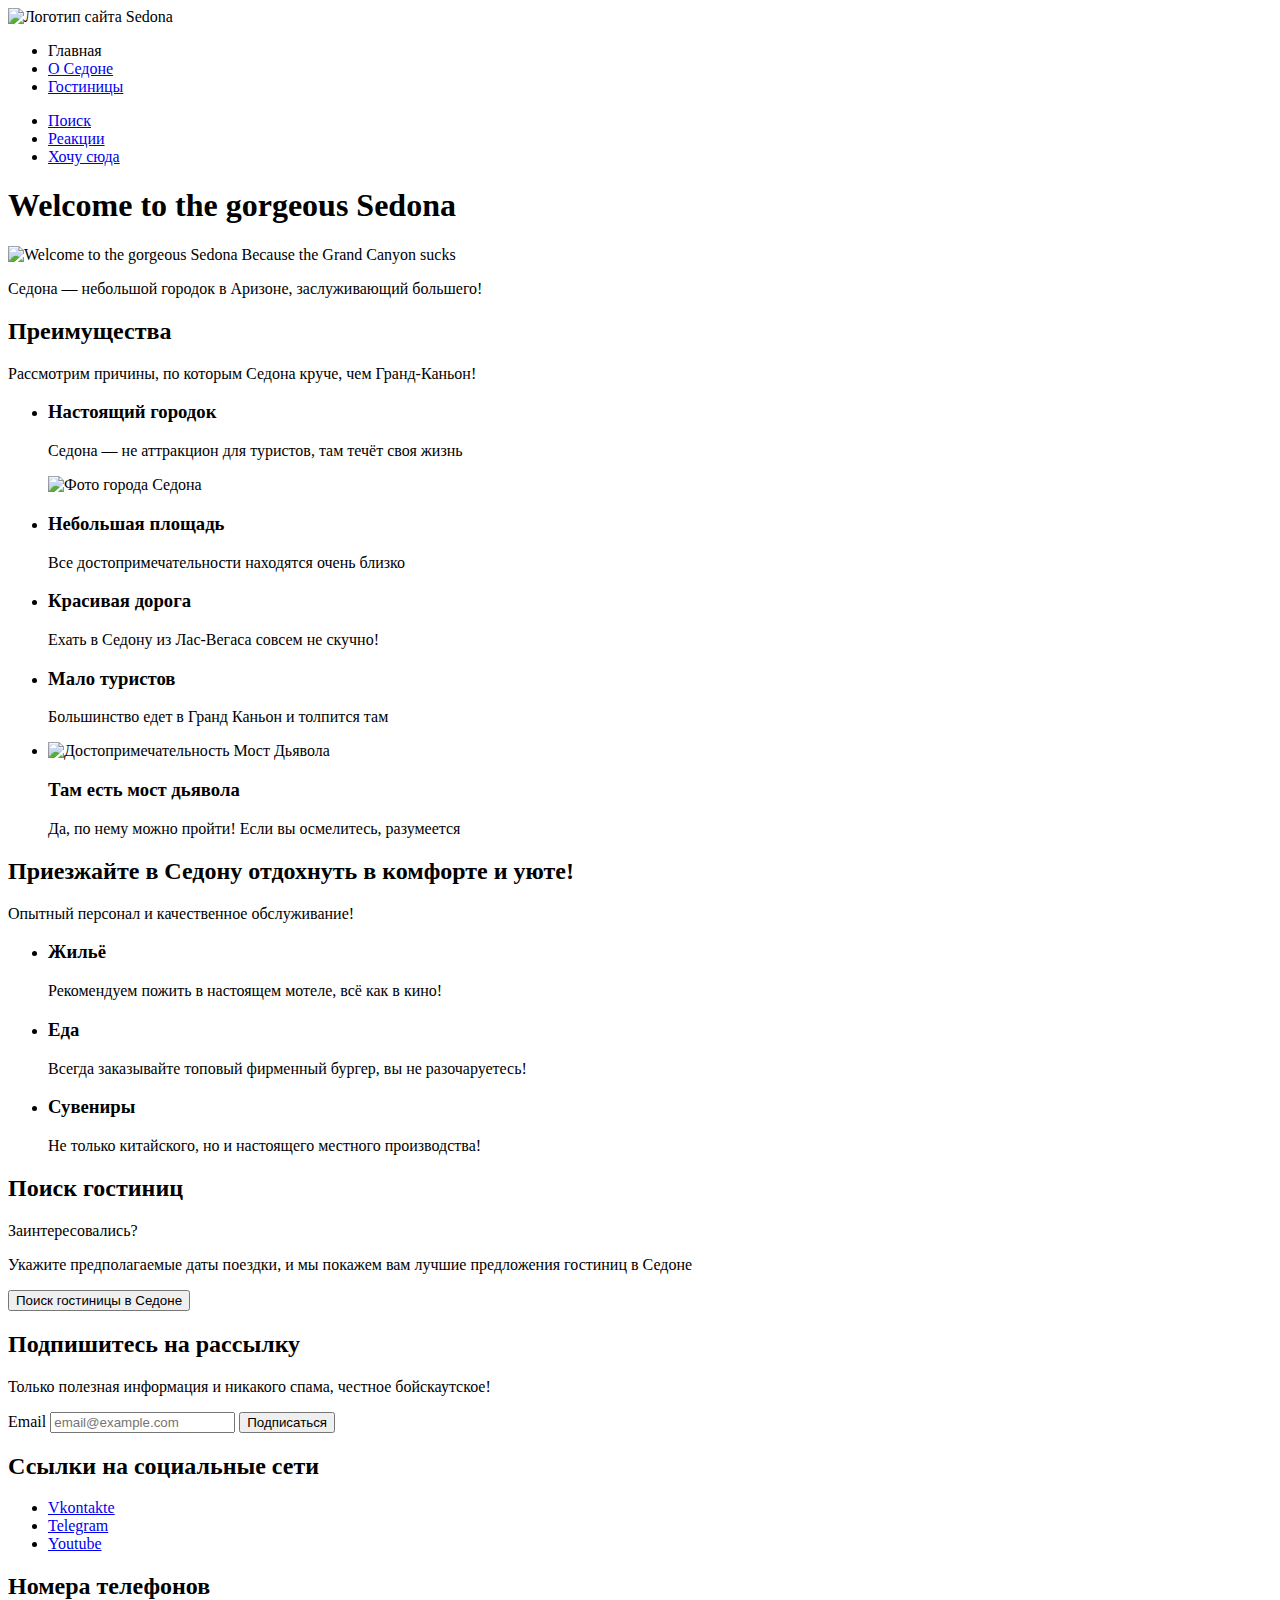
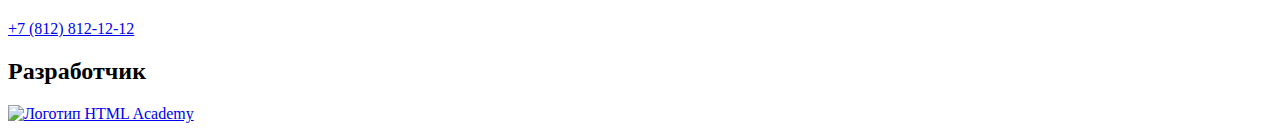
==== index.html @ e420e9a3 "added line to end" ====
<!DOCTYPE html>
<html lang="ru">
  <head>
    <meta charset="utf-8">
    <title>Седона - город в Аризоне</title>
  </head>

  <body>
    <header class="page-header">
      <nav class="navigation">
        <a class="logo-link">
          <img class="logo" src="#" alt="Логотип сайта Sedona">
        </a>
        <ul class="navigation-list">
          <li class="navigation-item"><a class="navigation-link navigation-link-current">Главная</a></li>
          <li class="navigation-item"><a class="navigation-link" href="#">О Седоне</a></li>
          <li class="navigation-item"><a class="navigation-link" href="catalog.html">Гостиницы</a></li>
        </ul>

        <ul class="navigation-list navigation-user">
          <li class="navigation-item">
            <a class="navigation-link" href="#">
              <span class="visually-hidden">
                Поиск
              </span>
            </a>
          </li>
          <li class="navigation-item">
            <a class="navigation-link" href="#">
              <span class="visually-hidden">
                Реакции
              </span>
            </a>
          </li>
          <li class="navigation-item">
            <a class="navigation-link" href="#">Хочу сюда</a>
          </li>
        </ul>
      </nav>
    </header>

    <main class="main-content">
      <section class="hero">
        <h1 class="visually-hidden">Welcome to the gorgeous Sedona</h1>
        <img class="logo-hero" src="#" alt="Welcome to the gorgeous Sedona Because the Grand Canyon sucks">
        <p>Седона — небольшой городок в Аризоне, заслуживающий большего!</p>
      </section>
      <section class="advantages">
        <h2 class="visually-hidden">Преимущества</h2>
        <p>Рассмотрим причины, по которым Седона круче, чем Гранд-Каньон!</p>
        <ul class="advantages-list">
          <li class="advantages-item">
            <article>
              <h3 class="advantages-item-title">Настоящий городок</h3>
              <p class="advantages-item-description">Седона — не аттракцион для туристов, там течёт своя жизнь</p>
              <img class="advantages-img" src="#" alt="Фото города Седона">
            </article>
          </li>
          <li class="advantages-item">
            <article>
              <h3 class="advantages-item-title">Небольшая площадь</h3>
              <p class="advantages-item-description">Все достопримечательности находятся очень близко</p>
            </article>
          </li>
          <li class="advantages-item">
            <article>
              <h3 class="advantages-item-title">Красивая дорога</h3>
              <p class="advantages-item-description">Ехать в Седону из Лас-Вегаса совсем не скучно!</p>
            </article>
          </li>
          <li class="advantages-item">
            <article>
              <h3 class="advantages-item-title">Мало туристов</h3>
              <p class="advantages-item-description">Большинство едет в Гранд Каньон и толпится там</p>
            </article>
          </li>
          <li class="advantages-item">
            <article>
              <img class="advantages-img" src="#" alt="Достопримечательность Мост Дьявола">
              <h3 class="advantages-item-title">Там есть мост дьявола</h3>
              <p class="advantages-item-description">Да, по нему можно пройти! Если вы осмелитесь, разумеется</p>
            </article>
          </li>
        </ul>
      </section>

      <section class="rest">
        <h2>Приезжайте в Седону отдохнуть в комфорте и уюте!</h2>
        <p>Опытный персонал и качественное обслуживание!</p>
        <ul class="rest-list">
          <li class="rest-item">
            <h3 class="rest-item-title">Жильё</h3>
            <p class="rest-item-description">Рекомендуем пожить в настоящем мотеле, всё как в кино!</p>
          </li>
          <li class="rest-item">
            <h3 class="rest-item-title">Еда</h3>
            <p class="rest-item-description">Всегда заказывайте топовый фирменный бургер, вы не разочаруетесь!</p>
          </li>
          <li class="rest-item">
            <h3 class="rest-item-title">Сувениры</h3>
            <p class="rest-item-description">Не только китайского, но и настоящего местного производства!</p>
          </li>
        </ul>
      </section>

      <section class="form">
        <h2 class="visually-hidden">Поиск гостиниц</h2>
        <p class="form-title">Заинтересовались?</p>
        <p class="form-description">Укажите предполагаемые даты поездки, и мы покажем вам лучшие предложения гостиниц в
          Седоне</p>
        <button class="button" type="submit">Поиск гостиницы в Седоне</button>
      </section>

      <section class="newsletter">
        <h2 class="newsletter-title">Подпишитесь на рассылку</h2>
        <p class="newsletter-description">Только полезная информация и никакого спама, честное бойскаутское!</p>
        <form class="newsletter-form" action="https://echo.htmlacademy.ru/" method="post">
          <label class="visually-hidden" for="newsletter-email">Email</label>
          <input class="field" placeholder="email@example.com" type="email" name="newsletter-email"
            id="newsletter-email" required>
          <button class="button newsletter-button" type="submit">
            <span>Подписаться</span>
          </button>
        </form>
      </section>
    </main>
    <footer class="page-footer">
      <section class="footer-social">
        <h2 class="visually-hidden">Ссылки на социальные сети</h2>
        <ul class="footer-social-list">
          <li class="footer-social-item">
            <a href="https://vk.com/htmlacademy">
              <span class="visually-hidden">Vkontakte</span>
            </a>
          </li>
          <li class="footer-social-item">
            <a href="https://t.me/htmlacademy">
              <span class="visually-hidden">Telegram</span>
            </a>
          </li>
          <li class="footer-social-item">
            <a href="https://www.youtube.com/user/htmlacademyru">
              <span class="visually-hidden">Youtube</span>
            </a>
          </li>
        </ul>
      </section>
      <section class="footer-contacts">
        <h2 class="visually-hidden">Номера телефонов</h2>
        <a class="footer-number" href="tel:+78128121212">+7 (812) 812-12-12</a>
      </section>
      <section class="footer-partner">
        <h2 class="visually-hidden">Разработчик</h2>
        <a class="footer-link-logo-html" href="https://htmlacademy.ru/">
          <img class="logo-html" src="#" alt="Логотип HTML Academy">
        </a>
      </section>

    </footer>
  </body>
</html>
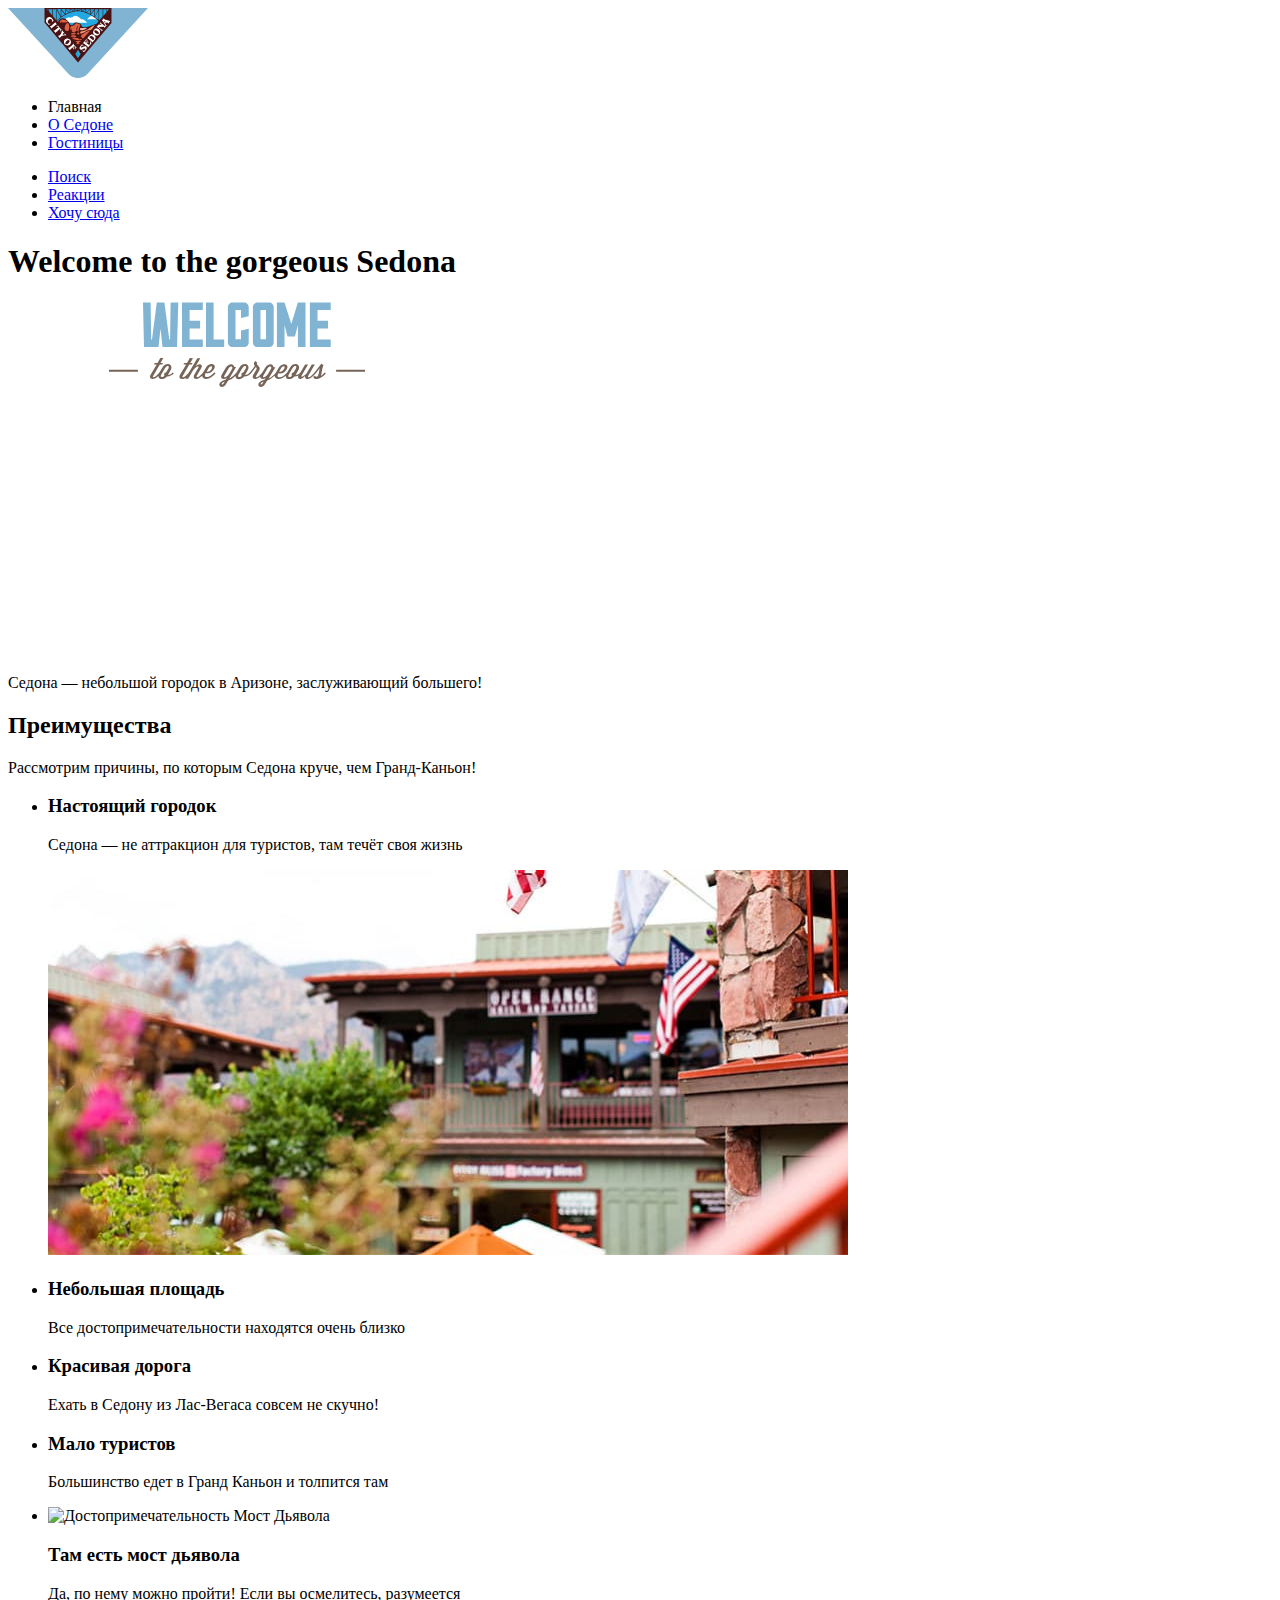
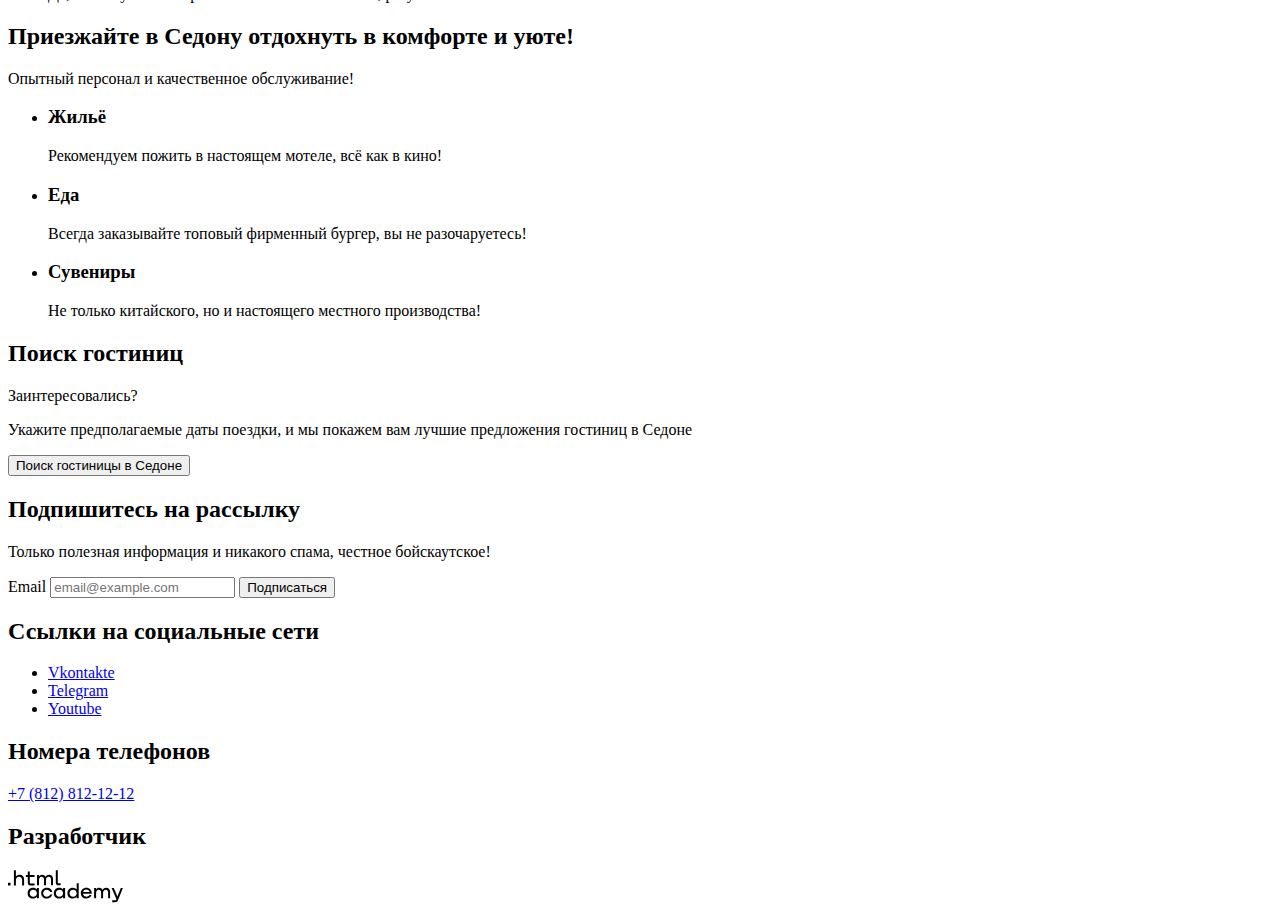
==== commit a6002a6a: "Merge pull request #4 from BleSSed67532/master" ====
--- a/index.html
+++ b/index.html
@@ -9,7 +9,7 @@
     <header class="page-header">
       <nav class="navigation">
         <a class="logo-link">
-          <img class="logo" src="#" alt="Логотип сайта Sedona">
+          <img class="logo" src="image/logo/logo.svg" width="140" height="70" alt="Логотип сайта Sedona">
         </a>
         <ul class="navigation-list">
           <li class="navigation-item"><a class="navigation-link navigation-link-current">Главная</a></li>
@@ -42,10 +42,10 @@
     <main class="main-content">
       <section class="hero">
         <h1 class="visually-hidden">Welcome to the gorgeous Sedona</h1>
-        <img class="logo-hero" src="#" alt="Welcome to the gorgeous Sedona Because the Grand Canyon sucks">
+        <img class="logo-hero" src="image/welcome.svg" width="458" height="352" alt="Welcome to the gorgeous Sedona Because the Grand Canyon sucks">
         <p>Седона — небольшой городок в Аризоне, заслуживающий большего!</p>
       </section>
-      <section class="advantages">
+      <section class="advantages" вф>
         <h2 class="visually-hidden">Преимущества</h2>
         <p>Рассмотрим причины, по которым Седона круче, чем Гранд-Каньон!</p>
         <ul class="advantages-list">
@@ -53,7 +53,7 @@
             <article>
               <h3 class="advantages-item-title">Настоящий городок</h3>
               <p class="advantages-item-description">Седона — не аттракцион для туристов, там течёт своя жизнь</p>
-              <img class="advantages-img" src="#" alt="Фото города Седона">
+              <img class="advantages-img" src="image/advantages/advantage-1.jpg" width="800" height="385" alt="Фото города Седона">
             </article>
           </li>
           <li class="advantages-item">
@@ -76,7 +76,7 @@
           </li>
           <li class="advantages-item">
             <article>
-              <img class="advantages-img" src="#" alt="Достопримечательность Мост Дьявола">
+              <img class="advantages-img" src="image/advantages/advantage-2 (1).jpg" width="800" height="385" alt="Достопримечательность Мост Дьявола">
               <h3 class="advantages-item-title">Там есть мост дьявола</h3>
               <p class="advantages-item-description">Да, по нему можно пройти! Если вы осмелитесь, разумеется</p>
             </article>
@@ -152,7 +152,7 @@
       <section class="footer-partner">
         <h2 class="visually-hidden">Разработчик</h2>
         <a class="footer-link-logo-html" href="https://htmlacademy.ru/">
-          <img class="logo-html" src="#" alt="Логотип HTML Academy">
+          <img class="logo-html" src="image/logo/logo-html.svg" width="115" height="33" alt="Логотип HTML Academy">
         </a>
       </section>
 
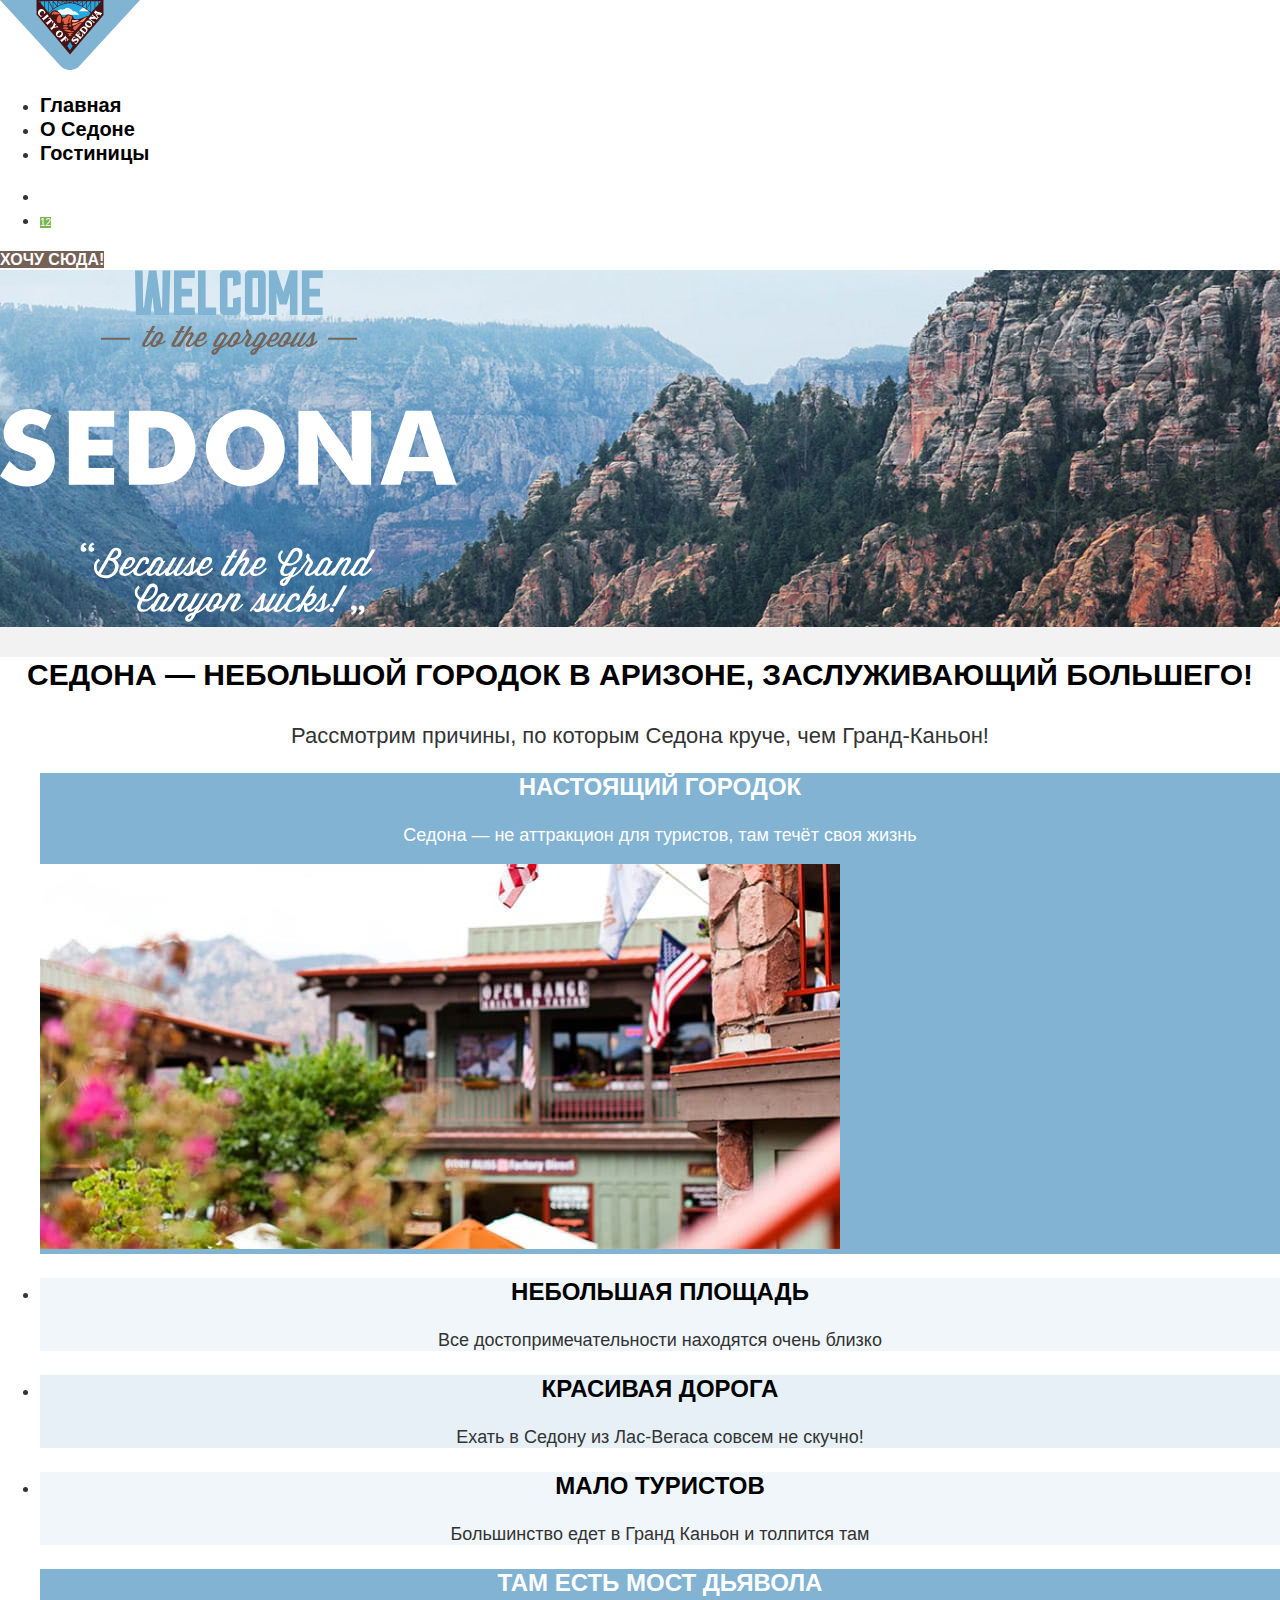
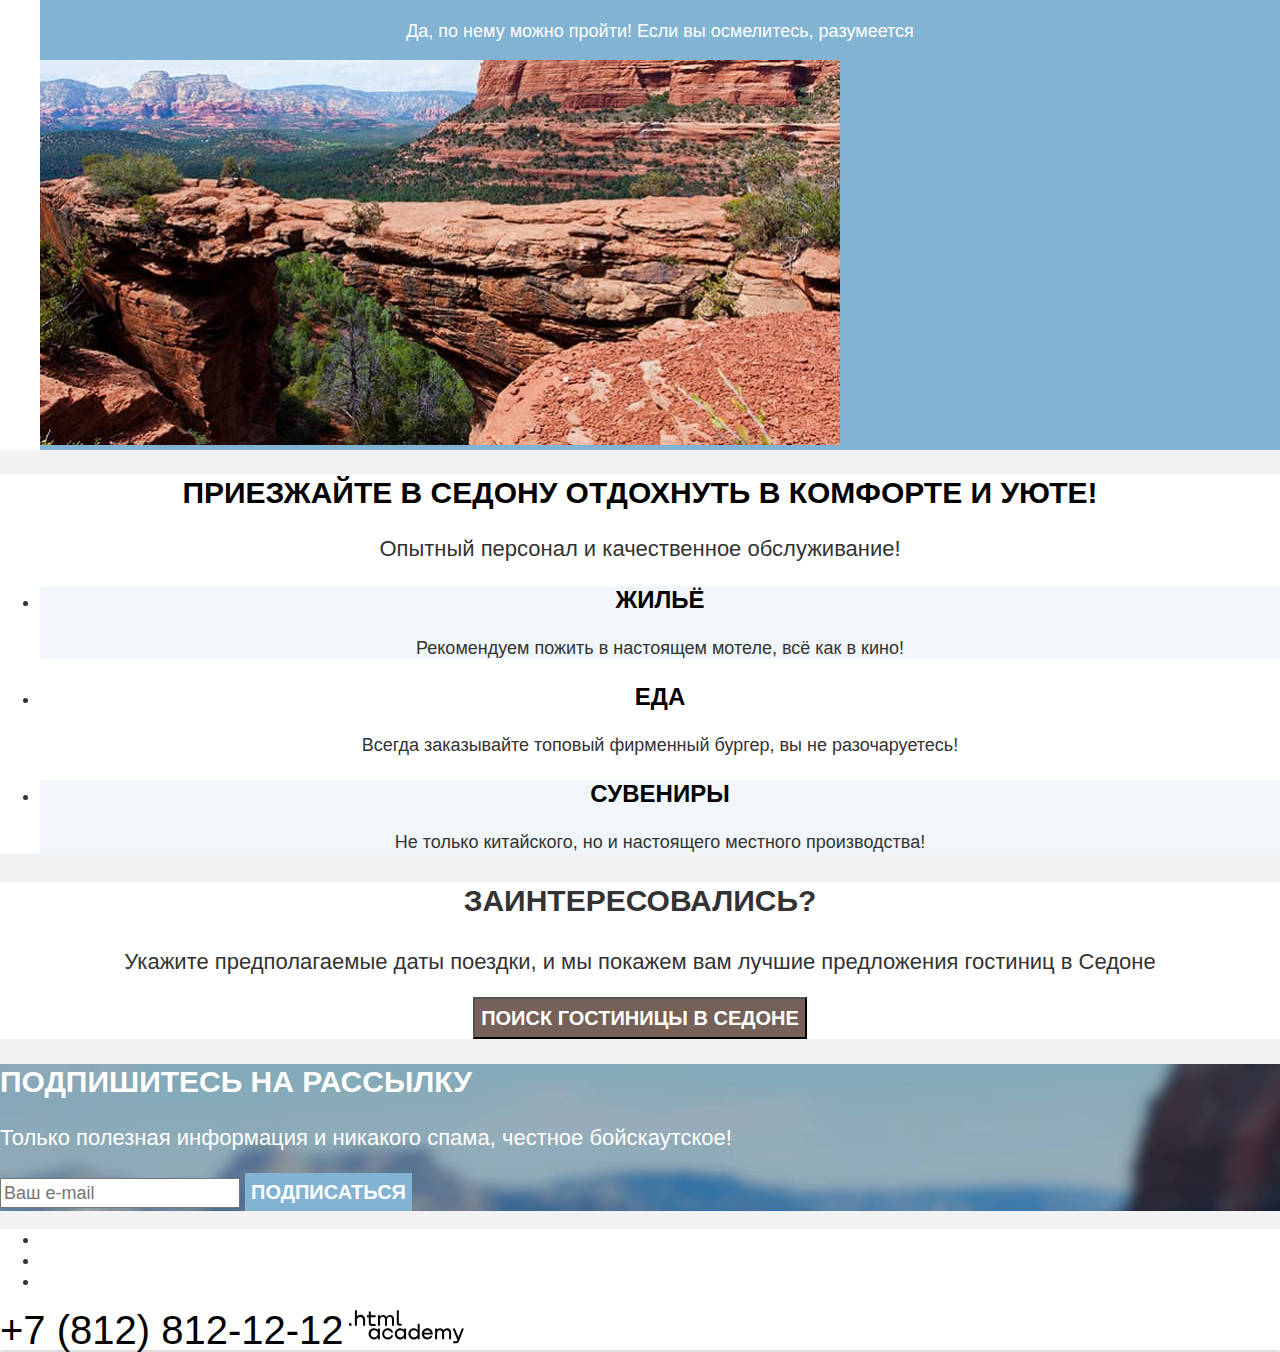
==== commit 3fcef7f4: "Merge pull request #5 from BleSSed67532/master" ====
--- a/index.html
+++ b/index.html
@@ -3,10 +3,12 @@
   <head>
     <meta charset="utf-8">
     <title>Седона - город в Аризоне</title>
+    <link rel="stylesheet" href="syles/styles.css">
   </head>
 
   <body>
-    <header class="page-header">
+    <div class="page">
+    <header class="page-header" data-test="header">
       <nav class="navigation">
         <a class="logo-link">
           <img class="logo" src="image/logo/logo.svg" width="140" height="70" alt="Логотип сайта Sedona">
@@ -19,7 +21,7 @@
 
         <ul class="navigation-list navigation-user">
           <li class="navigation-item">
-            <a class="navigation-link" href="#">
+            <a class="navigation-link" href="#" data-test="search">
               <span class="visually-hidden">
                 Поиск
               </span>
@@ -28,30 +30,28 @@
           <li class="navigation-item">
             <a class="navigation-link" href="#">
               <span class="visually-hidden">
-                Реакции
+                Избранное
               </span>
             </a>
-          </li>
-          <li class="navigation-item">
-            <a class="navigation-link" href="#">Хочу сюда</a>
+              <span class="favorites-quantity">12</span>
           </li>
         </ul>
+            <a class="button" href="#">Хочу сюда!</a>
       </nav>
     </header>
-
-    <main class="main-content">
-      <section class="hero">
+    <main class="main-content" data-test="main">
+      <section class="hero" data-test="hero">
         <h1 class="visually-hidden">Welcome to the gorgeous Sedona</h1>
         <img class="logo-hero" src="image/welcome.svg" width="458" height="352" alt="Welcome to the gorgeous Sedona Because the Grand Canyon sucks">
-        <p>Седона — небольшой городок в Аризоне, заслуживающий большего!</p>
       </section>
-      <section class="advantages" вф>
+      <section class="advantages" data-test="advantages">
         <h2 class="visually-hidden">Преимущества</h2>
-        <p>Рассмотрим причины, по которым Седона круче, чем Гранд-Каньон!</p>
+        <p class="advantages-title">Седона — небольшой городок в Аризоне, заслуживающий большего!</p>
+        <p class="advantages-description">Рассмотрим причины, по которым Седона круче, чем Гранд-Каньон!</p>
         <ul class="advantages-list">
-          <li class="advantages-item">
+          <li class="advantages-item item-wide">
             <article>
-              <h3 class="advantages-item-title">Настоящий городок</h3>
+              <h3 class="advantages-item-title item-title-white">Настоящий городок</h3>
               <p class="advantages-item-description">Седона — не аттракцион для туристов, там течёт своя жизнь</p>
               <img class="advantages-img" src="image/advantages/advantage-1.jpg" width="800" height="385" alt="Фото города Седона">
             </article>
@@ -74,57 +74,59 @@
               <p class="advantages-item-description">Большинство едет в Гранд Каньон и толпится там</p>
             </article>
           </li>
-          <li class="advantages-item">
+          <li class="advantages-item item-wide">
             <article>
-              <img class="advantages-img" src="image/advantages/advantage-2 (1).jpg" width="800" height="385" alt="Достопримечательность Мост Дьявола">
-              <h3 class="advantages-item-title">Там есть мост дьявола</h3>
+              <h3 class="advantages-item-title item-title-white">Там есть мост дьявола</h3>
               <p class="advantages-item-description">Да, по нему можно пройти! Если вы осмелитесь, разумеется</p>
+              <img class="advantages-img" src="image/advantages/advantage-2.jpg" width="800" height="385" alt="Достопримечательность Мост Дьявола">
             </article>
           </li>
         </ul>
       </section>
 
-      <section class="rest">
-        <h2>Приезжайте в Седону отдохнуть в комфорте и уюте!</h2>
-        <p>Опытный персонал и качественное обслуживание!</p>
+      <section class="rest" data-test="advantages">
+        <h2 class="rest-title">Приезжайте в Седону отдохнуть в комфорте и уюте!</h2>
+        <p class="rest-description">Опытный персонал и качественное обслуживание!</p>
         <ul class="rest-list">
-          <li class="rest-item">
+          <li class="rest-item rest-item-housing">
+            <!-div class="rest-item-housing"->
             <h3 class="rest-item-title">Жильё</h3>
             <p class="rest-item-description">Рекомендуем пожить в настоящем мотеле, всё как в кино!</p>
+            <!-/div->
           </li>
-          <li class="rest-item">
+          <li class="rest-item rest-item-eat">
+            <!-div class="rest-item-eat"->
             <h3 class="rest-item-title">Еда</h3>
             <p class="rest-item-description">Всегда заказывайте топовый фирменный бургер, вы не разочаруетесь!</p>
+            <!-/div->
           </li>
-          <li class="rest-item">
+          <li class="rest-item rest-item-souvenir">
+            <!-div class="rest-item-souvenir"->
             <h3 class="rest-item-title">Сувениры</h3>
             <p class="rest-item-description">Не только китайского, но и настоящего местного производства!</p>
+            <!-/div->
           </li>
         </ul>
       </section>
 
-      <section class="form">
+      <section class="form" data-test="search">
         <h2 class="visually-hidden">Поиск гостиниц</h2>
         <p class="form-title">Заинтересовались?</p>
-        <p class="form-description">Укажите предполагаемые даты поездки, и мы покажем вам лучшие предложения гостиниц в
-          Седоне</p>
-        <button class="button" type="submit">Поиск гостиницы в Седоне</button>
+        <p class="form-description">Укажите предполагаемые даты поездки, и мы покажем вам лучшие предложения гостиниц в Седоне</p>
+        <button class="form-button" type="button">Поиск гостиницы в Седоне</button>
       </section>
 
-      <section class="newsletter">
+      <section class="newsletter" data-test="subscribe">
         <h2 class="newsletter-title">Подпишитесь на рассылку</h2>
         <p class="newsletter-description">Только полезная информация и никакого спама, честное бойскаутское!</p>
         <form class="newsletter-form" action="https://echo.htmlacademy.ru/" method="post">
           <label class="visually-hidden" for="newsletter-email">Email</label>
-          <input class="field" placeholder="email@example.com" type="email" name="newsletter-email"
-            id="newsletter-email" required>
-          <button class="button newsletter-button" type="submit">
-            <span>Подписаться</span>
-          </button>
+          <input class="newsletter-input" placeholder="Ваш e-mail" type="email" required>
+          <button class="newsletter-button" type="submit">Подписаться</button>
         </form>
       </section>
     </main>
-    <footer class="page-footer">
+    <footer class="page-footer" data-test="footer">
       <section class="footer-social">
         <h2 class="visually-hidden">Ссылки на социальные сети</h2>
         <ul class="footer-social-list">
@@ -145,17 +147,11 @@
           </li>
         </ul>
       </section>
-      <section class="footer-contacts">
-        <h2 class="visually-hidden">Номера телефонов</h2>
-        <a class="footer-number" href="tel:+78128121212">+7 (812) 812-12-12</a>
-      </section>
-      <section class="footer-partner">
-        <h2 class="visually-hidden">Разработчик</h2>
-        <a class="footer-link-logo-html" href="https://htmlacademy.ru/">
+      <a class="footer-number" href="tel:+78128121212">+7 (812) 812-12-12</a>
+      <a class="footer-link-logo-html" href="https://htmlacademy.ru/">
           <img class="logo-html" src="image/logo/logo-html.svg" width="115" height="33" alt="Логотип HTML Academy">
-        </a>
-      </section>
-
+      </a>
     </footer>
+  </div>
   </body>
 </html>
--- a/syles/styles.css
+++ b/syles/styles.css
@@ -0,0 +1,438 @@
+@font-face {
+    font-family: "PT Sans";
+    font-slyle: normal;
+    font-weight: 400;
+    src: url("../fonts/ptsans-400.woff2");
+}
+
+@font-face {
+    font-family: "PT Sans";
+    font-slyle: normal;
+    font-weight: 700;
+    src: url("../fonts/ptsans-700.woff2");
+}
+
+*,
+*::before,
+*::after {
+    box-sizing: border-box;
+}
+
+body {
+    margin: 0;
+    font-family: "PT Sans" , "Arial" , sans-serif;
+    font-size: 18px;
+    font-style: normal;
+    line-height: 21px;
+    background-color: #f2f2f2;
+    color: #333;
+}
+
+img {
+    max-width: 100%;
+    height: auto;
+}
+
+.page {
+    box-shadow: 0 0 15px 0 rgba(0, 0, 0, 0.20);
+}
+
+.visually-hidden {
+    position: absolute;
+    width: 1px;
+    height: 1px;
+    margin: -1px;
+    border: 0;
+    padding: 0;
+    white-space: nowrap;
+    clip-path: inset(100%);
+    clip: rect(0 0 0 0);
+    overflow: hidden;
+}
+
+.page-header {
+    background: #FFF;
+}
+
+.navigation-link {
+    color: #000;
+    font-size: 20px;
+    font-weight: 700;
+    line-height: 24px;
+    text-transform: capitalize;
+    text-decoration: none;
+    text-align: center;
+}
+
+.favorites-quantity {
+    color: #FFF;
+    background-color: #7DB54F;
+    font-size: 10px;
+    line-height: 10px;
+    text-align: center;
+}
+
+.button {
+    color:#FFF;
+    font-size: 16px;
+    font-weight: 700;
+    line-height: 20px;
+    text-transform: uppercase;
+    text-align: center;
+    text-decoration: none;
+    background-color: #756157;
+}
+
+
+.hero {
+    background-image: url("../image/background/background-hero.jpg");
+    background-color: #394f50;
+    background-size: cover;
+    background-repeat: no-repeat;
+    background-position: center;
+}
+
+.advantages {
+    background-color: #FFF;
+}
+
+.advantages-title {
+    color: #000;
+    font-size: 30px;
+    font-weight: 700;
+    line-height: 36px;
+    text-transform: uppercase;
+    text-align: center;
+}
+
+.advantages-description {
+    font-size: 22px;
+    line-height: 26px;
+    text-align: center;
+}
+
+.advantages-item {
+    background-color: rgba(131, 179, 211, 0.12);
+}
+
+.advantages-item:nth-child(odd) {
+    background-color: rgba(131, 179, 211, 0.20);
+}
+
+.advantages-item.item-wide {
+    color: #fff;
+    background-color: #82B3D3;
+}
+
+.advantages-item-title {
+    color: #000;
+    font-size: 24px;
+    font-weight: 700;
+    line-height: 28px;
+    text-transform: uppercase;
+    text-align: center;
+}
+
+.item-wide .advantages-item-title {
+    color: #ffffff;
+}
+
+.advantages-item-description {
+    text-align: center;
+}
+
+
+.rest {
+    background-color: #FFF;
+}
+
+.rest-title {
+    color: #000;
+    font-size: 30px;
+    font-weight: 700;
+    line-height: 36px;
+    text-transform: uppercase;
+    text-align: center;
+}
+
+.rest-description {
+    font-size: 22px;
+    line-height: 26px;
+    text-align: center;
+}
+
+.rest-list {
+    text-align: center;
+}
+
+.rest-item-title {
+    color: #000;
+    font-size: 24px;
+    font-weight: 700;
+    line-height: 28px;
+    text-transform: uppercase;
+    text-align: center;
+}
+
+.rest-item:nth-child(odd) {
+    background-color: rgba(131, 179, 211, 0.12);
+}
+
+
+.form {
+    background-color: #fff;
+    text-align: center;
+}
+
+.form-title {
+    font-size: 30px;
+    font-weight: 700;
+    line-height: 36px;
+    text-transform: uppercase;
+    text-align: center;
+}
+
+.form-description {
+    font-size: 22px;
+    line-height: 26px;
+    text-align: center;
+}
+
+.form-button {
+    color: #ffffff;
+    background-color: #756157;
+    font-size: 20px;
+    font-weight: 700;
+    line-height: 36px;
+    text-transform: uppercase;
+    text-align: center;
+}
+
+.newsletter {
+    background-image: url("../image/background/background-newsletter.jpg");
+    color: #ffffff;
+    background-repeat: no-repeat;
+    background-size: cover;
+}
+
+.newsletter-title {
+    font-size: 30px;
+    line-height: 36px;
+    text-transform: uppercase;
+}
+
+.newsletter-description {
+    font-size: 22px;
+    line-height: 26px;
+}
+
+.newsletter-input {
+    color: #000000;
+    font-size: 18px;
+    line-height: 24px;
+}
+
+.newsletter-button {
+    color:#FFF;
+    background-color: #82B3D3;
+    font-size: 20px;
+    font-weight: 700;
+    line-height: 36px;
+    text-transform: uppercase;
+    text-align: center;
+    border: none ;
+}
+
+.page-footer {
+    background-color: #FFF;
+}
+
+.footer-number {
+    color: #000;
+    font-size: 40px;
+    line-height: 40px;
+    text-transform: uppercase;
+    text-decoration: none;
+}
+
+/**Стили для каталога*/
+
+.filter {
+    background-color: #4682B4;
+    color: #FFF;
+    background-image: url("../image/background/background-filter.jpg");
+    background-repeat: no-repeat;
+    background-size: cover;
+}
+
+.inner-header-title {
+    font-size: 60px;
+    font-weight: 700;
+    line-height: 78px;
+}
+
+.breadcrumbs {
+    font-size: 16px;
+    line-height: 21px;
+}
+
+.catalog-filter-title {
+    font-size: 20px;
+    font-weight: 700;
+    line-height: 24px;
+    text-transform: capitalize;
+}
+
+.control {
+    font-size: 18px;
+    line-height: 23px;
+}
+
+.price label {
+    color: #000;
+    font-size: 18px;
+    font-weight: 700;
+    line-height: 24px;
+}
+
+.catalog-filter-submit{
+    color: #fff;
+    background-color: #82B3D3;
+    font-size: 16px;
+    font-weight: 700;
+    line-height: 20px;
+    text-align: center;
+    text-transform: uppercase;
+    border: none;
+}
+
+.catalog-filter-reset {
+    color: #FFF;
+    font-size: 16px;
+    font-weight: 700;
+    line-height: 20px;
+    text-align: center;
+    text-transform: uppercase;
+    border: none;
+    background-color: rgba(255, 255, 255, 0);
+}
+
+.products-header {
+    background-color: #FFF;
+}
+
+
+.catalog-products-sorting {
+    color: #000;
+    font-size: 30px;
+    font-weight: 700;
+    line-height: 36px;
+    text-transform: uppercase;
+}
+
+.select-control {
+    font-size: 18px;
+    line-height: 21px;
+}
+
+.products-cards {
+    background-color: #FFF;
+}
+
+.product-card-link {
+    text-decoration: none;
+}
+
+.product-card-title {
+    color:#000;
+    font-size: 24px;
+    font-weight: 700;
+    line-height: 28px;
+}
+
+.product-card-type {
+    font-size: 18px;
+    font-weight: 400;
+    line-height: 21px;
+}
+
+.product-card-price {
+    font-size: 18px;
+    font-weight: 400;
+    line-height: 21px;
+}
+
+.button-details {
+    color: #FFF;
+    background-color: #756157;
+    font-size: 16px;
+    font-weight: 700;
+    line-height: 20px;
+    text-transform: uppercase;
+    text-align: center;
+    text-decoration: none;
+}
+
+.button-favorite {
+    color: #FFF;
+    background-color: #82B3D3;
+    font-size: 16px;
+    font-weight: 700;
+    line-height: 20px;
+    text-transform: uppercase;
+    text-align: center;
+    border: none;
+}
+
+.button-selected {
+    background-color: #7DB54F;
+}
+
+.products-footer {
+    background-color: #FFF;
+}
+
+.pagination-item {
+    width: 60px;
+    height: 60px;
+    border-radius: 4px;
+    background-color: #82B3D3;
+    text-align: center;
+}
+
+.pagination-current {
+    font-size: 20px;
+    font-weight: 700;
+    line-height: 36px;
+    text-transform: uppercase;
+    background-color: #F2F2F2;
+}
+
+.pagination-link {
+    color: #FFF;
+    font-size: 20px;
+    font-weight: 700;
+    line-height: 36px;
+    text-transform: uppercase;
+    text-decoration: none;
+}
+
+.pagination-link-current {
+    color: #000;
+}
+
+.pagination-item-rest {
+    background-color: #FFF;
+}
+
+.pagination-link-rest {
+    color:#000;
+    font-size: 22px;
+    font-weight: 400;
+    line-height: 26px;
+}
+
+.main-inner .newsletter {
+    background: #fff;
+    color: #000000;
+}
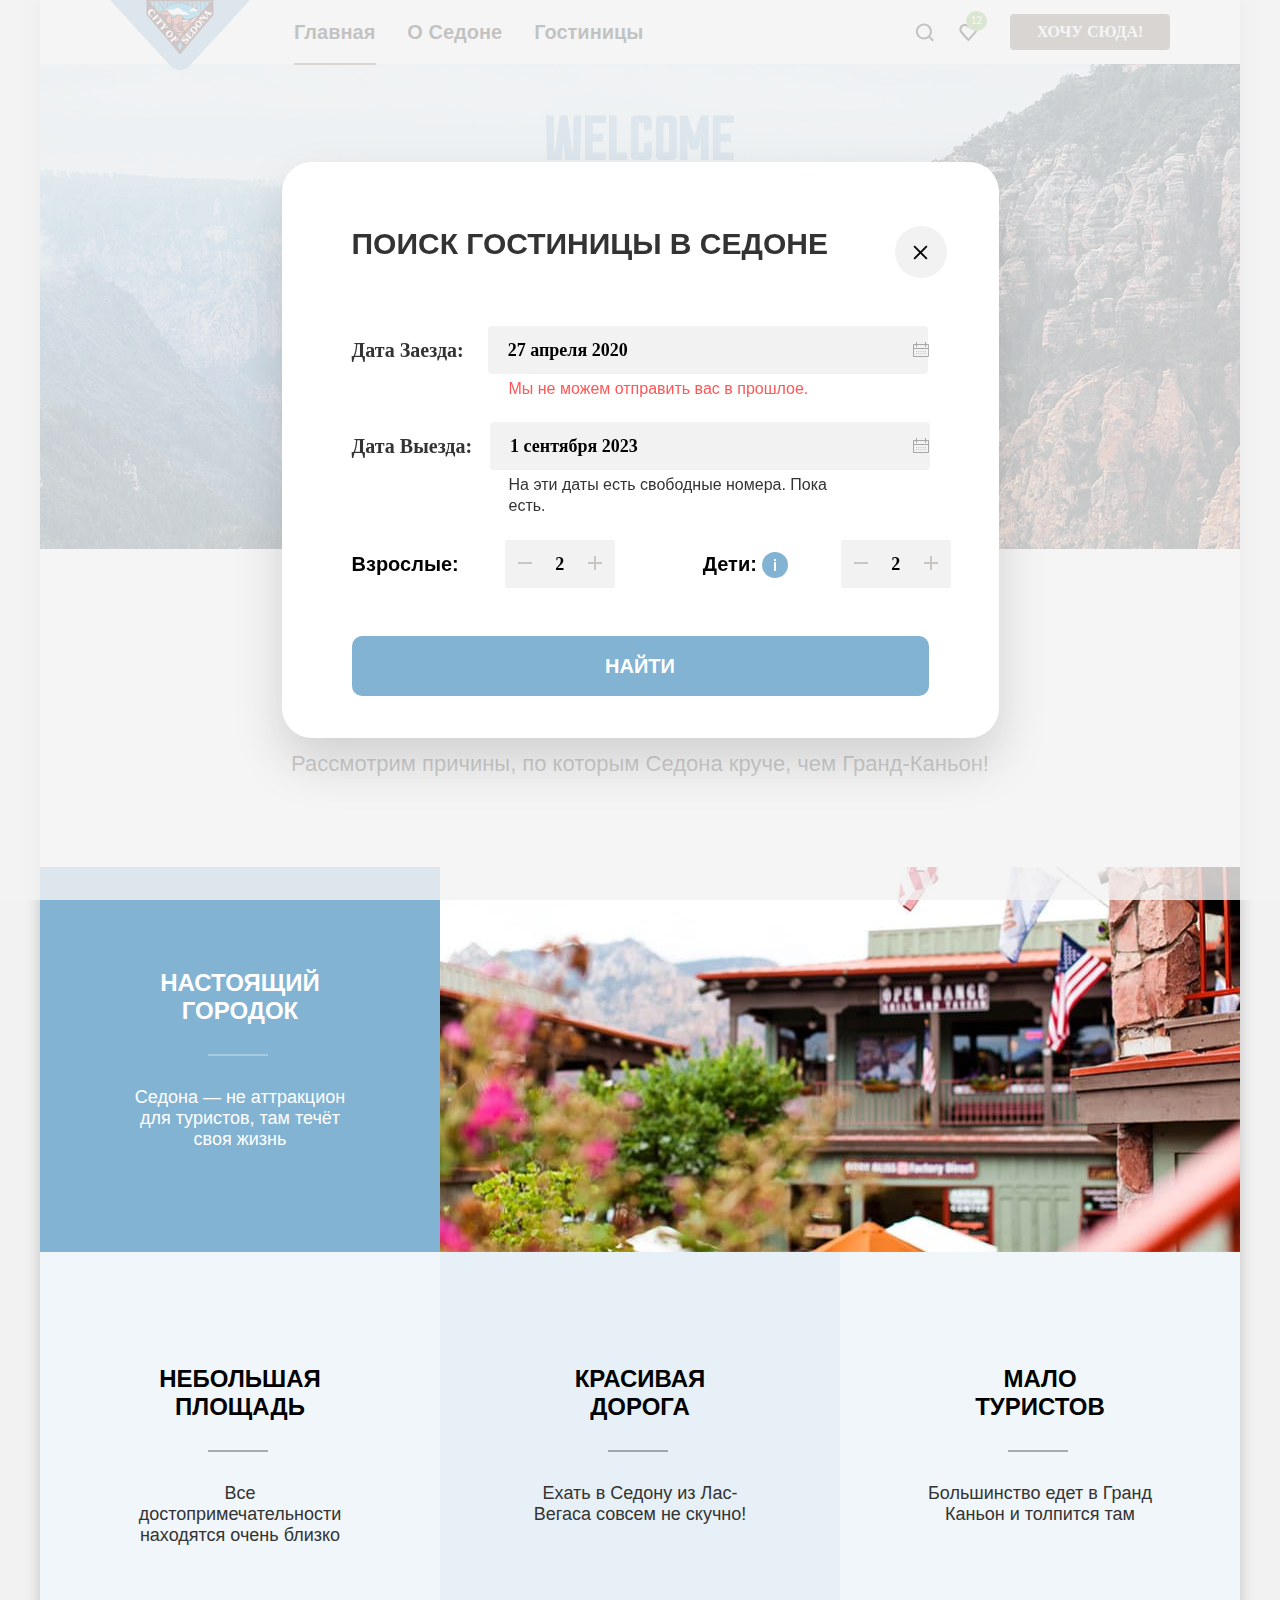
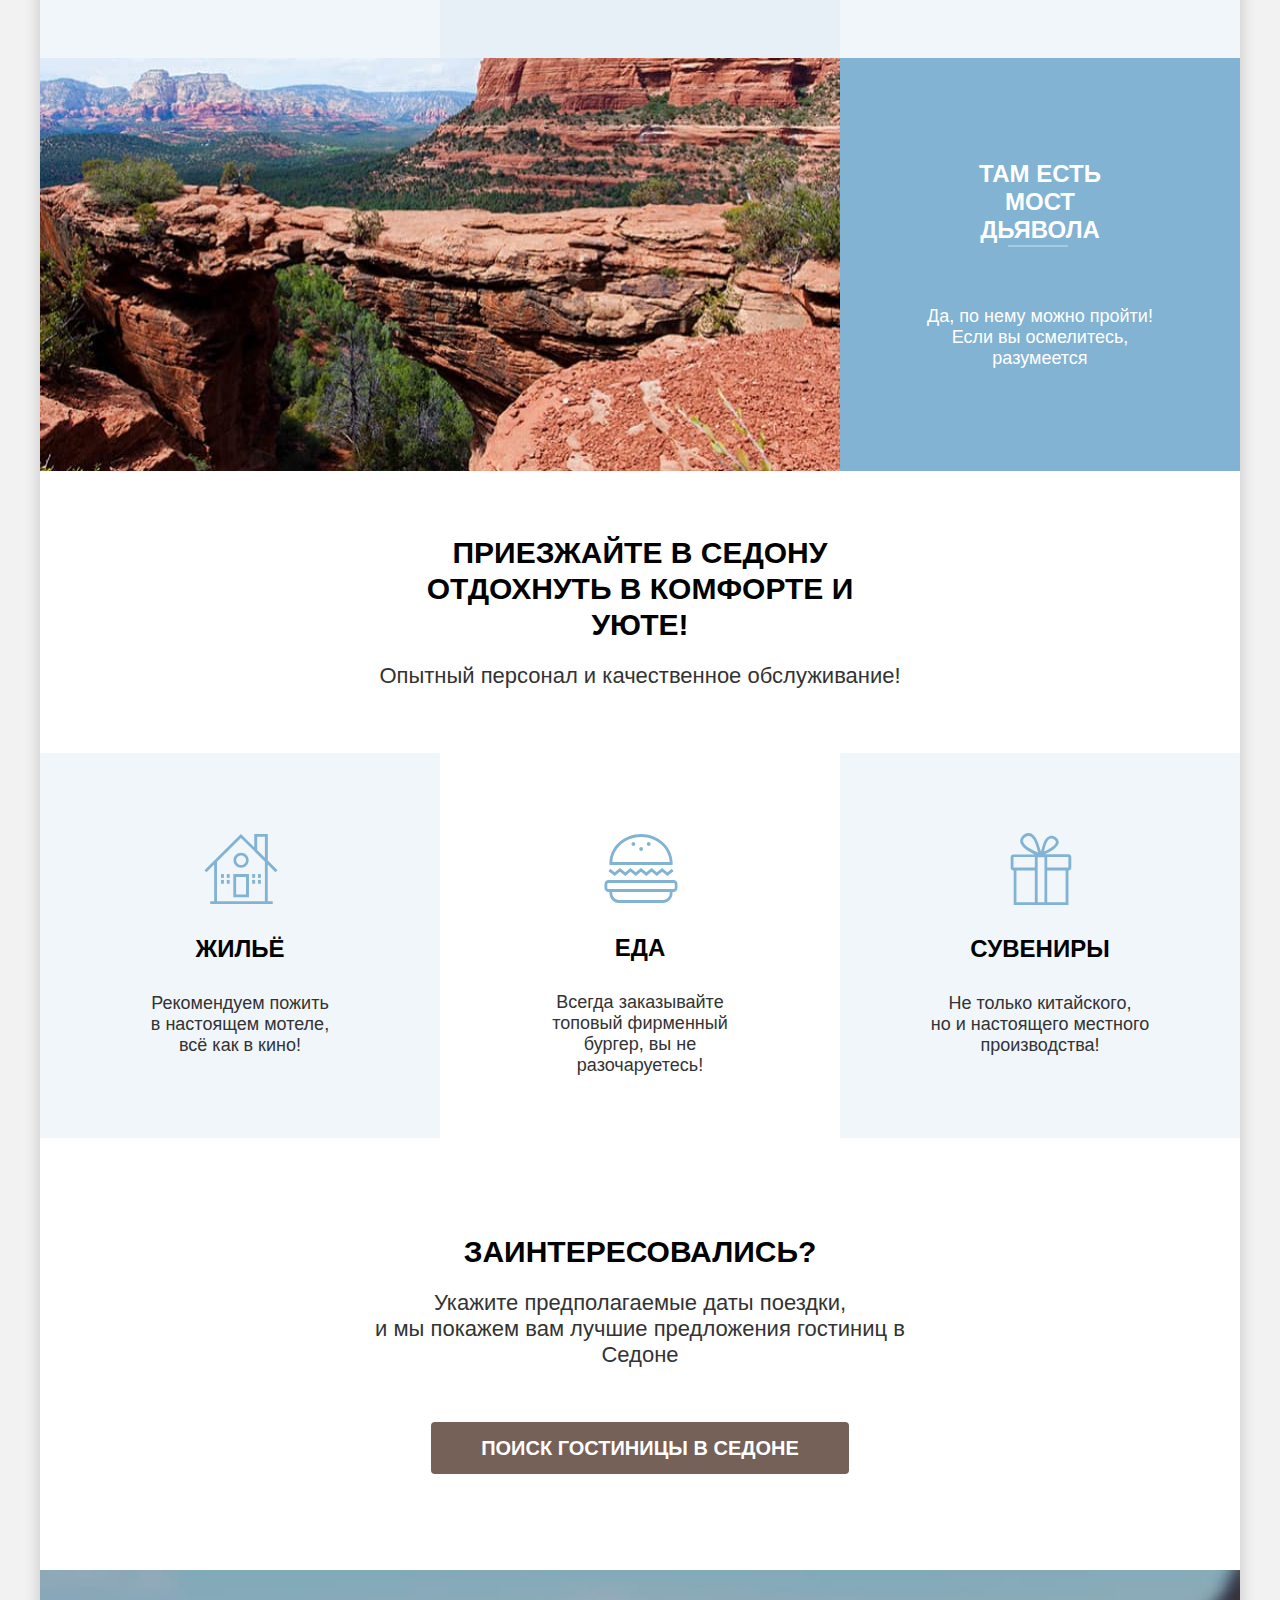
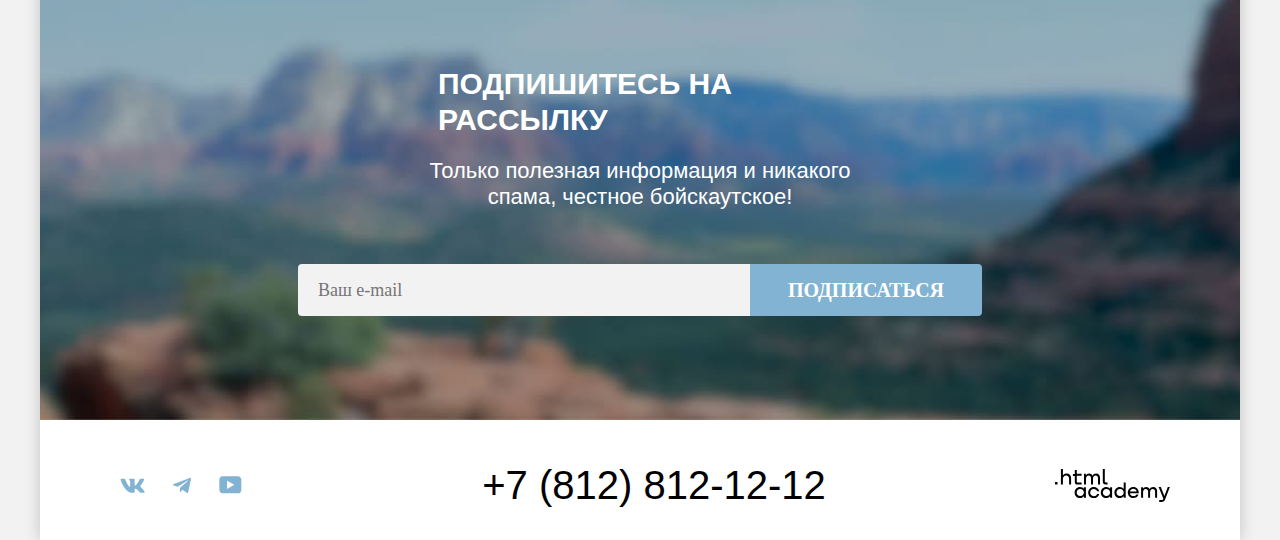
==== commit 99ea9c82: "Final" ====
--- a/index.html
+++ b/index.html
@@ -19,24 +19,31 @@
           <li class="navigation-item"><a class="navigation-link" href="catalog.html">Гостиницы</a></li>
         </ul>
 
-        <ul class="navigation-list navigation-user">
-          <li class="navigation-item">
-            <a class="navigation-link" href="#" data-test="search">
-              <span class="visually-hidden">
-                Поиск
-              </span>
-            </a>
-          </li>
-          <li class="navigation-item">
-            <a class="navigation-link" href="#">
-              <span class="visually-hidden">
-                Избранное
-              </span>
-            </a>
-              <span class="favorites-quantity">12</span>
-          </li>
-        </ul>
-            <a class="button" href="#">Хочу сюда!</a>
+        <ul class="navigation-user">
+          <li class="navigation-user-item">
+              <a class="navigation-link search-icon" href="#" data-test="search">
+                <span class="visually-hidden">
+                  Поиск
+                </span>
+                <svg aria-hidden="true" focusable="false" xmlns="http://www.w3.org/2000/svg" width="19" height="19" fill="none">
+                  <path fill="#000"
+                    d="m18.893 17.008-3.7-3.68c1-1.292 1.7-2.983 1.7-4.872 0-4.376-3.6-7.956-8-7.956s-8 3.68-8 8.055c0 4.376 3.6 7.956 8 7.956 1.8 0 3.5-.597 4.9-1.69l3.7 3.679 1.4-1.492Zm-10-2.486c-3.3 0-6-2.685-6-5.967 0-3.282 2.7-5.967 6-5.967s6 2.685 6 5.967c0 3.282-2.7 5.967-6 5.967Z" />
+                </svg>
+              </a>
+          </li>
+          <li class="navigation-list navigation-user-item">
+              <a class="navigation-link favorites-icon" href="#">
+                <span class="favorites-quantity" aria-label="Избранное">12</span>
+                <svg aria-hidden="true" focusable="false" xmlns="http://www.w3.org/2000/svg" width="19" height="17" fill="none">
+                  <path fill="#000"
+                  d="M9.293 17c-.3 0-.6-.1-.8-.4-5.4-6.1-6.7-7.5-7-7.9-.7-.9-1.1-2.1-1.1-3.3 0-3 2.4-5.4 5.5-5.4 1.3 0 2.5.5 3.5 1.3 1-.8 2.3-1.3 3.5-1.3 3 0 5.5 2.4 5.5 5.4 0 1.3-.5 2.5-1.3 3.4l-7 7.9c-.2.2-.4.3-.8.3Zm-6-9.5c.3.4 3.5 4 6.1 6.9l6.2-7c.5-.5.7-1.2.7-2 0-1.8-1.5-3.3-3.3-3.3-1 0-2 .5-2.7 1.3-.3.3-.6.4-.9.4-.3 0-.6-.2-.8-.4-.7-.8-1.7-1.3-2.7-1.3-1.8 0-3.3 1.5-3.3 3.3-.1.9.3 1.6.7 2.1-.1 0-.1 0 0 0Z" />
+                </svg>
+              </a>
+          </li>
+          <li>
+            <button class="button" href="#">Хочу сюда!</button>
+          </li>
+          </ul>
       </nav>
     </header>
     <main class="main-content" data-test="main">
@@ -50,36 +57,30 @@
         <p class="advantages-description">Рассмотрим причины, по которым Седона круче, чем Гранд-Каньон!</p>
         <ul class="advantages-list">
           <li class="advantages-item item-wide">
-            <article>
+            <div class="advantages-item-wrapper">
               <h3 class="advantages-item-title item-title-white">Настоящий городок</h3>
               <p class="advantages-item-description">Седона — не аттракцион для туристов, там течёт своя жизнь</p>
+            </div>
               <img class="advantages-img" src="image/advantages/advantage-1.jpg" width="800" height="385" alt="Фото города Седона">
-            </article>
           </li>
           <li class="advantages-item">
-            <article>
               <h3 class="advantages-item-title">Небольшая площадь</h3>
               <p class="advantages-item-description">Все достопримечательности находятся очень близко</p>
-            </article>
           </li>
           <li class="advantages-item">
-            <article>
               <h3 class="advantages-item-title">Красивая дорога</h3>
               <p class="advantages-item-description">Ехать в Седону из Лас-Вегаса совсем не скучно!</p>
-            </article>
           </li>
           <li class="advantages-item">
-            <article>
               <h3 class="advantages-item-title">Мало туристов</h3>
               <p class="advantages-item-description">Большинство едет в Гранд Каньон и толпится там</p>
-            </article>
           </li>
           <li class="advantages-item item-wide">
-            <article>
-              <h3 class="advantages-item-title item-title-white">Там есть мост дьявола</h3>
+            <img class="advantages-img" src="image/advantages/advantage-2.jpg" width="800" height="385" alt="Достопримечательность Мост Дьявола">
+            <div class="advantages-item-wrapper">
+              <h3 class="advantages-item-title item-title-white">Там есть<br>мост дьявола</h3>
               <p class="advantages-item-description">Да, по нему можно пройти! Если вы осмелитесь, разумеется</p>
-              <img class="advantages-img" src="image/advantages/advantage-2.jpg" width="800" height="385" alt="Достопримечательность Мост Дьявола">
-            </article>
+            </div>
           </li>
         </ul>
       </section>
@@ -88,22 +89,25 @@
         <h2 class="rest-title">Приезжайте в Седону отдохнуть в комфорте и уюте!</h2>
         <p class="rest-description">Опытный персонал и качественное обслуживание!</p>
         <ul class="rest-list">
-          <li class="rest-item rest-item-housing">
+          <li class="rest-item">
             <!-div class="rest-item-housing"->
+            <img class="rest-img" src="image/icons/home-icon.svg" width="75" height="72">
             <h3 class="rest-item-title">Жильё</h3>
-            <p class="rest-item-description">Рекомендуем пожить в настоящем мотеле, всё как в кино!</p>
+            <p class="rest-item-description">Рекомендуем пожить<br>в настоящем мотеле,<br>всё как в кино!</p>
             <!-/div->
           </li>
-          <li class="rest-item rest-item-eat">
+          <li class="rest-item">
             <!-div class="rest-item-eat"->
+            <img class="rest-img" src="image/icons/eat-icon.svg" width="75" height="72">
             <h3 class="rest-item-title">Еда</h3>
-            <p class="rest-item-description">Всегда заказывайте топовый фирменный бургер, вы не разочаруетесь!</p>
+            <p class="rest-item-description">Всегда заказывайте<br>топовый фирменный бургер, вы не разочаруетесь!</p>
             <!-/div->
           </li>
-          <li class="rest-item rest-item-souvenir">
+          <li class="rest-item">
             <!-div class="rest-item-souvenir"->
+            <img class="rest-img" src="image/icons/souvenir-icon.svg" width="75" height="72">
             <h3 class="rest-item-title">Сувениры</h3>
-            <p class="rest-item-description">Не только китайского, но и настоящего местного производства!</p>
+            <p class="rest-item-description">Не только китайского,<br>но и настоящего местного производства!</p>
             <!-/div->
           </li>
         </ul>
@@ -112,8 +116,8 @@
       <section class="form" data-test="search">
         <h2 class="visually-hidden">Поиск гостиниц</h2>
         <p class="form-title">Заинтересовались?</p>
-        <p class="form-description">Укажите предполагаемые даты поездки, и мы покажем вам лучшие предложения гостиниц в Седоне</p>
-        <button class="form-button" type="button">Поиск гостиницы в Седоне</button>
+        <p class="form-description">Укажите предполагаемые даты поездки,<br> и мы покажем вам лучшие предложения гостиниц в Седоне</p>
+        <a class="form-button" type="button">Поиск гостиницы в Седоне</a>
       </section>
 
       <section class="newsletter" data-test="subscribe">
@@ -127,31 +131,119 @@
       </section>
     </main>
     <footer class="page-footer" data-test="footer">
-      <section class="footer-social">
+      <div class="footer-social">
         <h2 class="visually-hidden">Ссылки на социальные сети</h2>
         <ul class="footer-social-list">
           <li class="footer-social-item">
-            <a href="https://vk.com/htmlacademy">
+            <a class="footer-social-link" href="https://vk.com/htmlacademy">
               <span class="visually-hidden">Vkontakte</span>
+              <svg class="footer-social-icon" xmlns="http://www.w3.org/2000/svg" width="25" height="15" viewBox="0 0 25 15" fill="none">
+                <path fill-rule="evenodd" clip-rule="evenodd" d="M24.1164 1.80445C24.2824 1.25845 24.1164 0.856445 23.3214 0.856445H20.6964C20.0284 0.856445 19.7204 1.20345 19.5534 1.58645C19.5534 1.58645 18.2184 4.78245 16.3274 6.85845C15.7154 7.46045 15.4374 7.65145 15.1034 7.65145C14.9364 7.65145 14.6854 7.46045 14.6854 6.91345V1.80445C14.6854 1.14845 14.5014 0.856445 13.9454 0.856445H9.81738C9.40038 0.856445 9.14938 1.16045 9.14938 1.44945C9.14938 2.07045 10.0954 2.21445 10.1924 3.96245V7.76045C10.1924 8.59345 10.0394 8.74444 9.70538 8.74444C8.81538 8.74444 6.65038 5.53345 5.36538 1.85945C5.11638 1.14445 4.86438 0.856445 4.19338 0.856445H1.56638C0.816382 0.856445 0.666382 1.20345 0.666382 1.58645C0.666382 2.26845 1.55638 5.65645 4.81138 10.1374C6.98138 13.1974 10.0364 14.8564 12.8194 14.8564C14.4884 14.8564 14.6944 14.4884 14.6944 13.8534V11.5404C14.6944 10.8034 14.8524 10.6564 15.3814 10.6564C15.7714 10.6564 16.4384 10.8484 17.9964 12.3234C19.7764 14.0724 20.0694 14.8564 21.0714 14.8564H23.6964C24.4464 14.8564 24.8224 14.4884 24.6064 13.7604C24.3684 13.0364 23.5184 11.9854 22.3914 10.7384C21.7794 10.0284 20.8614 9.26345 20.5824 8.88045C20.1934 8.38945 20.3044 8.17044 20.5824 7.73345C20.5824 7.73345 23.7824 3.30745 24.1154 1.80445H24.1164Z" fill="#83B3D3"/>
+              </svg>
             </a>
           </li>
           <li class="footer-social-item">
-            <a href="https://t.me/htmlacademy">
+            <a class="footer-social-link" href="https://t.me/htmlacademy">
               <span class="visually-hidden">Telegram</span>
+              <svg class="footer-social-icon" xmlns="http://www.w3.org/2000/svg" width="18" height="17" viewBox="0 0 18 17" fill="none">
+                <path d="M16.785 0.955705L0.840489 7.1042C-0.247661 7.54126 -0.241365 8.14828 0.640845 8.41897L4.73445 9.69597L14.2058 3.72014C14.6537 3.44766 15.0629 3.59424 14.7265 3.89281L7.05283 10.8183H7.05103L7.05283 10.8192L6.77045 15.0387C7.18413 15.0387 7.36669 14.8489 7.59871 14.625L9.58705 12.6915L13.7229 15.7464C14.4855 16.1664 15.0332 15.9506 15.2229 15.0405L17.9379 2.2453C18.2158 1.13107 17.5126 0.626562 16.785 0.955705Z" fill="#83B3D3"/>
+              </svg>
             </a>
           </li>
           <li class="footer-social-item">
-            <a href="https://www.youtube.com/user/htmlacademyru">
+            <a class="footer-social-link" href="https://www.youtube.com/user/htmlacademyru">
               <span class="visually-hidden">Youtube</span>
+              <svg class="footer-social-icon" xmlns="http://www.w3.org/2000/svg" width="23" height="18" viewBox="0 0 23 18" fill="none">
+                <path d="M18.9402 0.356445H3.50738C1.64668 0.356445 0.333252 1.9502 0.333252 3.75645V13.8502C0.333252 15.7627 1.64668 17.3564 3.50738 17.3564H19.1591C20.8009 17.3564 22.3333 15.7627 22.3333 13.9564V3.75645C22.1143 1.9502 20.8009 0.356445 18.9402 0.356445ZM7.99494 12.8939V4.81894L15.3283 8.85645L7.99494 12.8939Z" fill="#83B3D3"/>
+              </svg>
             </a>
           </li>
         </ul>
-      </section>
-      <a class="footer-number" href="tel:+78128121212">+7 (812) 812-12-12</a>
-      <a class="footer-link-logo-html" href="https://htmlacademy.ru/">
-          <img class="logo-html" src="image/logo/logo-html.svg" width="115" height="33" alt="Логотип HTML Academy">
+      <span class="number">
+        <a class="footer-number" href="tel:+78128121212">+7 (812) 812-12-12</a>
+      </span>
+      <a class="footer-link-logo" href="https://htmlacademy.ru/">
+        <svg xmlns="http://www.w3.org/2000/svg" width="115" height="33" viewBox="0 0 115 33" fill="none">
+          <path fill-rule="evenodd" clip-rule="evenodd" d="M7.9999 6.2C8.7999 5.2 9.9999 4.5 11.5999 4.5C14.2999 4.5 16.1999 6.4 16.0999 9.4V15.5H14.0999V9.8C14.0999 8 12.9999 6.6 11.1999 6.6C9.1999 6.6 7.8999 8.1 7.8999 10.2V15.5H5.8999V0H7.8999V6.2H7.9999ZM0 15.5V12.9H2.5V15.5H0ZM26.5999 4.79998H21.7999V1.09998H19.7999V4.89998H17.8999V6.89998H19.7999V12.9C19.7999 14.6 20.7999 15.6 22.4999 15.6H26.5999V13.6H22.8999C22.1999 13.6 21.7999 13.2 21.7999 12.5V6.79998H26.5999V4.79998ZM37.6 6.69998C38.2 5.39998 39.5 4.59998 41.1 4.59998C43.6 4.59998 45.1 6.39998 45 8.89997V15.4H43V9.09998C43 7.49998 42.1 6.49998 40.6 6.49998C39.4 6.49998 38 7.39998 38 9.79998V15.4H36V9.09998C36 7.49998 35.1 6.49998 33.6 6.49998C32 6.49998 31 7.99998 31 9.99998V15.4H29V4.79998H30.9V6.39998H31C31.6 5.39998 32.7 4.59998 34.1 4.59998C35.7 4.59998 36.9 5.49998 37.5 6.69998H37.6ZM47.8 12.7C47.8 14.4 48.8 15.4 50.6 15.4H52.6V13.4H50.9001C50.2001 13.4 49.8 13 49.8 12.3V0H47.8V12.7ZM25.0001 17.9C26.7001 17.9 28.0001 18.6 28.9001 19.7V18.2H30.9001V28.8H28.9001V27.2H28.8001C28.0001 28.3 26.8001 29.1 25.0001 29.1C21.9001 29.1 19.6001 26.8 19.6001 23.5C19.6001 20.2 21.9001 17.9 25.0001 17.9ZM21.7001 23.5C21.7001 25.5 23.1001 27.1 25.3001 27.1C27.5001 27.1 28.9001 25.4 28.9001 23.5C28.9001 21.5 27.5001 19.9 25.3001 19.9C23.1001 19.9 21.7001 21.5 21.7001 23.5ZM44.2 22C43.7 19.6 41.5999 17.9 38.7999 17.9C35.3999 17.9 33.2 20.4 33.2 23.5C33.2 26.6 35.3999 29.1 38.7999 29.1C41.5999 29.1 43.7 27.3 44.2 24.9H42.0999C41.7 26.2 40.3999 27.2 38.7999 27.2C36.5999 27.2 35.2 25.6 35.2 23.6C35.2 21.6 36.5999 20 38.7999 20C40.3999 20 41.5999 21 42.0999 22.2H44.2V22ZM51.2001 17.9C52.9001 17.9 54.2001 18.6 55.1 19.7V18.2H57.1V28.8H55.1V27.2H55C54.2001 28.3 53 29.1 51.2001 29.1C48.1001 29.1 45.8 26.8 45.8 23.5C45.8 20.2 48.1001 17.9 51.2001 17.9ZM47.9001 23.5C47.9001 25.5 49.3 27.1 51.5 27.1C53.6 27.1 55.1 25.4 55.1 23.5C55.1 21.5 53.7001 19.9 51.5 19.9C49.3 19.9 47.9001 21.5 47.9001 23.5ZM68.6999 19.8C67.7999 18.7 66.4999 17.9 64.7999 17.9C61.6999 17.9 59.3999 20.2 59.3999 23.5C59.3999 26.8 61.5999 29.1 64.7999 29.1C66.4999 29.1 67.7999 28.3 68.5999 27.3H68.6999V28.8H70.6999V13.4H68.6999V19.8ZM65.0999 27.1C62.8999 27.1 61.4999 25.5 61.4999 23.5C61.4999 21.5 62.8999 19.9 65.0999 19.9C67.2999 19.9 68.6999 21.5 68.6999 23.5C68.5999 25.5 67.1999 27.1 65.0999 27.1ZM72.8 23.5C72.8 20.4 75 17.9 78.3 17.9C81.8 17.9 84 20.6 83.8 24.2H75C75.1 25.8 76.5 27.1 78.4 27.1C79.8 27.1 80.9 26.5 81.4 25.5H83.5C82.8 27.8 80.8 29.1 78.3 29.1C74.9 29.1 72.8 26.5 72.8 23.5ZM81.6 22.4C81.3 20.8 80 19.8 78.3 19.8C76.6001 19.8 75.4 20.9 75.1 22.4H81.6ZM98.2001 17.9C96.6001 17.9 95.3001 18.7 94.6001 19.9H94.5001C93.9001 18.7 92.7001 17.9 91.1001 17.9C89.7001 17.9 88.6001 18.6 88.0001 19.7V18.2H86.1001V28.8H88.1001V23.4C88.1001 21.4 89.1001 20 90.7001 19.9C92.2001 19.9 93.1001 20.9 93.1001 22.5V28.8H95.1001V23.2C95.1001 20.8 96.5001 19.9 97.7001 19.9C99.2001 19.9 100.1 20.9 100.1 22.5V28.8H102.1V22.3C102.2 19.7 100.7 17.9 98.2001 17.9ZM105.8 18.1L109.4 27L112.8 18.1H114.9L110.2 30.3C109.5 32.1 108.5 32.9 106.7 32.9H104.2V30.9H106.7C107.7 30.9 108.1 30.6 108.4 29.7L103.6 18.1H105.8Z" fill="black"/>
+        </svg>
       </a>
+      </div>
     </footer>
+  </div>
+  <div class="modal-container">
+    <div class="modal">
+      <button class="modal-close" type="button"></button>
+      <h1 class="modal-title">Поиск гостиницы в седоне</h1>
+      <form action="https://echo.htmlacademy.ru/" class="modal-form">
+
+        <fieldset class="modal-fieldset">
+          <label class="date-to">
+            <span class="label-text-to">Дата Заезда:</span>
+            <input type="text" class="date-to-input modal-input" value="27 апреля 2020">
+          </label>
+          <span class="date-to-text">Мы не можем отправить вас в прошлое.</span>
+          <label class="date-from">
+            <span class="label-text-from">Дата выезда:</span>
+            <input type="text" class="date-from-input modal-input" value="1 сентября 2023">
+          </label>
+          <span class="date-from-text">На эти даты есть свободные номера. Пока есть.</span>
+          <div class="person">
+            <label for="adult-quantity" class="person-adult">Взрослые:</label>
+            <div class="modal-input-btn">
+              <button type="button" class="btn-input btn-input-minus"><span class="visually-hidden">Уменьшает число
+                  взрослых</span>
+                <svg class="btn-input-svg" width="20" height="20" viewBox="0 0 20 20" fill="none"
+                  xmlns="http://www.w3.org/2000/svg">
+                  <path d="M3 9V11H17V9H3Z" fill="#7561574D" />
+                </svg>
+              </button>
+              <input id="adult-quantity" type="number" class="person-quantity" value="2">
+              <button class="btn-input btn-input-plus" type="button"><span class="visually-hidden">Увеличивает число
+                  взрослых</span>
+                <svg class="btn-input-svg" width="20" height="20" viewBox="0 0 20 20" fill="none"
+                  xmlns="http://www.w3.org/2000/svg">
+                  <path d="M17 9H11V3H9V9H3V11H9V17H11V11H17V9Z" fill="#7561574D" />
+                </svg>
+              </button>
+            </div>
+            <span class="person-child">
+              <label class="person-child" for="child-quantity">Дети:</label>
+              <span class="tooltip">
+                <button class="tooltip-toggle" type="button" aria-labelledby="tooltip-label-date">
+                  <svg class="tooltip-icon" xmlns="http://www.w3.org/2000/svg" width="2" height="12"
+                    viewBox="0 0 2 12" fill="none">
+                    <path fill-rule="evenodd" clip-rule="evenodd" d="M0 0H2V2H0V0ZM2 12H0V3H2V12Z" fill="white" />
+                  </svg>
+                </button>
+                <span class="tooltip-text" role="tooltip" id="tooltip-label-date">Укажите количество детей, которые
+                  будут с вами, возраст которых от 6 до 18 лет. Дети до 6 лет
+                  размещаются бесплатно.</span>
+              </span>
+            </span>
+            <div class="modal-input-btn">
+              <button class="btn-input btn-input-minus" type="button"><span class="visually-hidden">Уменьшает число
+                  детей</span>
+                <svg class="btn-input-svg" width="20" height="20" viewBox="0 0 20 20" fill="none"
+                  xmlns="http://www.w3.org/2000/svg">
+                  <path d="M3 9V11H17V9H3Z" fill="#7561574D" />
+                </svg>
+              </button>
+              <input type="number" class="person-quantity" id="child-quantity" value="2">
+              <button class="btn-input btn-input-plus" type="button"><span class="visually-hidden">Увеличивает число
+                  детей</span>
+                <svg class="btn-input-svg" width="20" height="20" viewBox="0 0 20 20" fill="none"
+                  xmlns="http://www.w3.org/2000/svg">
+                  <path d="M17 9H11V3H9V9H3V11H9V17H11V11H17V9Z" fill="#7561574D" />
+                </svg>
+              </button>
+            </div>
+          </div>
+
+          <button type="submit" class="modal-btn">Найти</button>
+        </fieldset>
+
+      </form>
+    </div>
   </div>
   </body>
 </html>
--- a/syles/styles.css
+++ b/syles/styles.css
@@ -18,8 +18,13 @@
     box-sizing: border-box;
 }
 
+html {
+    height: 100%;
+}
+
 body {
     margin: 0;
+    height: 100%;
     font-family: "PT Sans" , "Arial" , sans-serif;
     font-size: 18px;
     font-style: normal;
@@ -34,6 +39,12 @@
 }
 
 .page {
+    display: flex;
+    flex-direction: column;
+    margin: 0 auto;
+    width: 1200px;
+    min-height: 100%;
+    background-color: #fff;
     box-shadow: 0 0 15px 0 rgba(0, 0, 0, 0.20);
 }
 
@@ -51,28 +62,110 @@
 }
 
 .page-header {
-    background: #FFF;
+    margin: 0;
+}
+
+.logo {
+    display: block;
+    margin-bottom: -6px;
+    position: relative;
+    z-index: 2;
+}
+
+.logo-link {
+    height: 64px;
+}
+
+.navigation {
+    display: flex;
+    padding: 0 70px;
+    align-items: center;
+
+}
+
+.navigation-list {
+    display: flex;
+    flex-wrap: wrap;
+    max-width: 450px;
+    padding: 0;
+    margin: 0 auto 0 28px;
+    margin-right: auto;
+    list-style-type: none;
+    align-items: center;
 }
 
 .navigation-link {
+    display: block;
+    padding: 20px 16px;
     color: #000;
     font-size: 20px;
     font-weight: 700;
     line-height: 24px;
-    text-transform: capitalize;
     text-decoration: none;
-    text-align: center;
+}
+
+.navigation-link-current {
+  position: relative;
+}
+
+.navigation-link-current::after {
+  position: absolute;
+  content: "";
+  right: 15px;
+  bottom: -1px;
+  left: 16px;
+  height: 2px;
+  background-color: #756257;
+  z-index: 1;
+}
+
+.navigation-user {
+    margin: 0;
+    padding: 0;
+    max-width: 400px;
+    display: flex;
+    align-items: center;
+    list-style: none;
+}
+
+.navigation-user-item {
+    margin: 0;
+}
+
+.search-icon,
+.favorites-icon {
+    padding: 23px 12px 22px 13px;
+    line-height: 0;
+}
+
+.favorites-icon {
+    position: relative;
+    padding: 24px 12px 23px 13px;
 }
 
 .favorites-quantity {
-    color: #FFF;
+    position: absolute;
+    display: flex;
+    justify-content: center;
+    align-items: center;
+    min-width: 20px;
+    min-height: 20px;
+    top: 11px;
+    left: 20px;
+    border-radius: 10px;
+    padding: 5px;
+    color: #ffffff;
     background-color: #7DB54F;
+    font-weight: 400;
     font-size: 10px;
     line-height: 10px;
-    text-align: center;
+
 }
 
 .button {
+    font-family: PT Sans;
+    min-width: 160px;
+    margin-left: 20px;
     color:#FFF;
     font-size: 16px;
     font-weight: 700;
@@ -81,22 +174,59 @@
     text-align: center;
     text-decoration: none;
     background-color: #756157;
+    border-radius: 4px;
+    padding: 8px 26px;
+    border-style: none;
+}
+
+.button:hover {
+    background-color: rgba(97, 80, 72, 1);
+}
+
+.button:focus {
+    background-color: rgba(97, 80, 72, 1);
+}
+
+.button:active {
+    background-color: rgba(117, 97, 87, 1);
+    color: rgba(255, 255, 255, 0.3);
+}
+
+.main-content {
+    flex-grow: 1;
 }
 
 
 .hero {
+    display: block;
+    height: 485px;
+    position: relative;
+    padding-top: 51px;
+    padding-bottom: 81px;
+    background-position: center bottom;
     background-image: url("../image/background/background-hero.jpg");
     background-color: #394f50;
     background-size: cover;
     background-repeat: no-repeat;
-    background-position: center;
-}
-
-.advantages {
-    background-color: #FFF;
-}
+    text-align: center;
+}
+
+.hero::after {
+    position: absolute;
+    content: "";
+    right: 0;
+    bottom: 0;
+    left: 0;
+    height: 57px;
+    background-image: url("../image/background/background-decor.svg");
+    background-repeat: no-repeat;
+}
+
 
 .advantages-title {
+    margin: 0 auto 25px auto;
+    max-width: 620px;
+    padding-top: 69px;
     color: #000;
     font-size: 30px;
     font-weight: 700;
@@ -106,17 +236,47 @@
 }
 
 .advantages-description {
+    margin: 0;
+    padding-bottom: 69px;
+    margin-bottom: 21px;
     font-size: 22px;
     line-height: 26px;
     text-align: center;
 }
 
+.advantages-list {
+    display: grid;
+    grid-template-columns: repeat(3, 1fr);
+    margin: 0;
+    padding: 0;
+    list-style-type: none;
+}
+
 .advantages-item {
+    width: 400px;
+    min-height: 385px;
+    padding: 113px 85px 112px 85px;
     background-color: rgba(131, 179, 211, 0.12);
+}
+
+.advantages-item-wrapper {
+    width: 400px;
+    padding-top: 102px;
+    padding-right: 85px;
+    padding-bottom: 102px;
+    padding-left: 85px;
 }
 
 .advantages-item:nth-child(odd) {
     background-color: rgba(131, 179, 211, 0.20);
+}
+
+.item-wide {
+    display: flex;
+    flex-wrap: wrap;
+    width: 100%;
+    grid-column: 1 / -1;
+    padding: 0;
 }
 
 .advantages-item.item-wide {
@@ -125,6 +285,12 @@
 }
 
 .advantages-item-title {
+    display: block;
+    position: relative;
+    max-width: 175px;
+    min-height: 56px;
+    margin: 0 auto;
+    margin-bottom: 62px;
     color: #000;
     font-size: 24px;
     font-weight: 700;
@@ -133,20 +299,104 @@
     text-align: center;
 }
 
+.advantages-item-title::after {
+    position: absolute;
+    transform: translateX(-50%);
+    content: "";
+    width: 60px;
+    height: 2px;
+    top: 85px;
+    left: 85px;
+    background-color: rgba(0, 0, 0, 0.30);
+}
+
+.item-wide .advantages-item-title::after {
+    background: rgba(255, 255, 255, 0.30);
+}
+
+
 .item-wide .advantages-item-title {
     color: #ffffff;
 }
 
 .advantages-item-description {
-    text-align: center;
-}
-
-
-.rest {
-    background-color: #FFF;
+    margin: 0;
+    text-align: center;
 }
 
 .rest-title {
+    margin: 0 auto 20px auto;
+    padding-top: 64px;
+    color: #000;
+    width: 505px;
+    font-size: 30px;
+    font-weight: 700;
+    line-height: 36px;
+    text-transform: uppercase;
+    text-align: center;
+}
+
+.rest-description {
+    margin: 0 auto;
+    padding-bottom: 64px;
+    font-size: 22px;
+    line-height: 26px;
+    text-align: center;
+}
+
+.rest-list {
+    margin: 0;
+    padding: 0;
+    display: flex;
+    flex-wrap: wrap;
+    text-align: center;
+    list-style-type: none;
+}
+
+.rest-img {
+    width: 75px;
+    height: 72px;
+}
+
+.rest-item {
+    padding: 80px 85px;
+    display: flex;
+    width: 400px;
+    height: 385px;
+    flex-direction: column;
+    align-items: center;
+    gap: 30px;
+}
+
+.rest-item-title {
+    margin: 0;
+    width: 230px;
+    color: #000;
+    font-size: 24px;
+    font-weight: 700;
+    line-height: 28px;
+    text-transform: uppercase;
+    text-align: center;
+}
+
+.rest-item:nth-child(odd) {
+    background-color: rgba(131, 179, 211, 0.12);
+}
+
+.rest-item-description {
+    margin: 0;
+    width: 230px;
+}
+
+.form {
+    padding: 96px 304px;
+    background-color: #fff;
+    text-align: center;
+}
+
+.form-title {
+    margin: 0;
+    margin-bottom: 20px;
     color: #000;
     font-size: 30px;
     font-weight: 700;
@@ -155,50 +405,19 @@
     text-align: center;
 }
 
-.rest-description {
+.form-description {
+    max-width: 592px;
+    margin: 0;
+    margin-bottom: 54px;
     font-size: 22px;
     line-height: 26px;
     text-align: center;
 }
 
-.rest-list {
-    text-align: center;
-}
-
-.rest-item-title {
-    color: #000;
-    font-size: 24px;
-    font-weight: 700;
-    line-height: 28px;
-    text-transform: uppercase;
-    text-align: center;
-}
-
-.rest-item:nth-child(odd) {
-    background-color: rgba(131, 179, 211, 0.12);
-}
-
-
-.form {
-    background-color: #fff;
-    text-align: center;
-}
-
-.form-title {
-    font-size: 30px;
-    font-weight: 700;
-    line-height: 36px;
-    text-transform: uppercase;
-    text-align: center;
-}
-
-.form-description {
-    font-size: 22px;
-    line-height: 26px;
-    text-align: center;
-}
-
 .form-button {
+    display: inline-flex;
+    margin: 0;
+    padding: 8px 50px;
     color: #ffffff;
     background-color: #756157;
     font-size: 20px;
@@ -206,9 +425,29 @@
     line-height: 36px;
     text-transform: uppercase;
     text-align: center;
+    border-style: none;
+    border-radius: 4px;
+}
+
+.form-button:hover {
+    background-color: rgba(97, 80, 72, 1);
+}
+
+.form-button:focus {
+    background-color: rgba(97, 80, 72, 1);
+}
+
+.form-button:active {
+    background-color: rgba(117, 97, 87, 1);
+    color: rgba(255, 255, 255, 0.3);
 }
 
 .newsletter {
+    display: flex;
+    flex-direction: column;
+    align-items: center;
+    padding-top: 96px;
+    padding-bottom: 104px;
     background-image: url("../image/background/background-newsletter.jpg");
     color: #ffffff;
     background-repeat: no-repeat;
@@ -216,23 +455,43 @@
 }
 
 .newsletter-title {
+    margin: 0;
+    margin-bottom: 20px;
+    max-width: 404px;
     font-size: 30px;
     line-height: 36px;
     text-transform: uppercase;
 }
 
 .newsletter-description {
+    margin: 0;
+    margin-bottom: 54px;
+    max-width: 475px;
     font-size: 22px;
     line-height: 26px;
+    text-align: center;
+}
+
+.newsletter-form {
+    display: flex;
 }
 
 .newsletter-input {
+    font-family: PT Sans;
+    background-color: #F2F2F2;
+    width: 452px;
+    padding: 14px 20px;
     color: #000000;
     font-size: 18px;
     line-height: 24px;
+    border-style: none;
+    border-radius: 4px 0 0 4px;
 }
 
 .newsletter-button {
+    font-family: PT Sans;
+    min-width: 232px;
+    padding:  8px 10px;
     color:#FFF;
     background-color: #82B3D3;
     font-size: 20px;
@@ -241,13 +500,86 @@
     text-transform: uppercase;
     text-align: center;
     border: none ;
+    border-radius: 0 4px 4px 0;
+}
+
+.newsletter-button:hover {
+    background-color: rgba(104, 162, 202, 1);
+}
+
+.newsletter-button:focus {
+    background-color: rgba(104, 162, 202, 1);
+}
+
+.newsletter-button:active {
+    background-color: rgba(130 , 179, 211, 1);
+    color: rgb(255, 255, 255, 0.3);
+}
+
+.newsletter-button:disabled {
+    background-color: rgba(229, 229, 229, 1);
+    color: rgb(255, 255, 255, 1);
 }
 
 .page-footer {
-    background-color: #FFF;
+    margin: 0;
+}
+
+.footer-social {
+    display: flex;
+    margin: 0;
+    padding: 40px 70px 30px 70px;
+    justify-content: space-between;
+    align-items: center;
+}
+
+.footer-social-list {
+    margin: 0;
+    padding: 0;
+    display: flex;
+    width: 142px;
+    height: 40px;
+    align-items: center;
+    justify-content: space-between;
+    flex-direction: row;
+    list-style-type: none;
+}
+
+.footer-social-link {
+  margin: 0;
+  padding: 0;
+  display: flex;
+}
+
+.footer-social-item {
+  margin: 0;
+  display: flex;
+  padding-left: 10px;
+  padding-right: 10px;
+  flex-direction: column;
+  justify-content: center;
+  align-items: center;
+}
+
+.footer-social-icon path:hover {
+  fill: rgba(104, 162, 202, 1);
+}
+
+.footer-social-icon path:focus {
+  fill: rgba(104, 162, 202, 1);
+}
+
+.footer-social-icon path:active {
+  fill: rgba(104, 162, 202, 0.3);
+}
+
+.number {
+    min-width: 720px;
+    padding: 5px 194px 5px 195px;
 }
 
 .footer-number {
+    min-width: 331px;
     color: #000;
     font-size: 40px;
     line-height: 40px;
@@ -255,9 +587,45 @@
     text-decoration: none;
 }
 
+.footer-number:hover {
+    color: rgba(117, 97, 87, 1);
+}
+
+.footer-number:focus {
+    color: rgba(117, 97, 87, 1);
+}
+
+.footer-number:active {
+    color: rgba(117, 97, 87, 0.3);
+}
+
+.footer-link-logo {
+  display: flex;
+  align-items: center;
+}
+
+.footer-link-logo path:hover {
+    fill: rgba(117, 97, 87, 1);
+}
+
+.footer-link-logo path:focus {
+    fill: rgba(117, 97, 87, 1);
+}
+
+.footer-link-logo path:active {
+    fill: rgba(117, 97, 87, 0.3);
+}
+
 /**Стили для каталога*/
+.main-inner {
+  flex-grow: 1;
+}
+
+.inner-header {
+}
 
 .filter {
+    padding: 35px 70px 70px 70px;
     background-color: #4682B4;
     color: #FFF;
     background-image: url("../image/background/background-filter.jpg");
@@ -266,33 +634,337 @@
 }
 
 .inner-header-title {
+  margin: 0;
     font-size: 60px;
     font-weight: 700;
     line-height: 78px;
 }
 
 .breadcrumbs {
-    font-size: 16px;
-    line-height: 21px;
+  display: flex;
+  gap: 10px;
+  flex-wrap: wrap;
+  font-size: 16px;
+  font-weight: 400;
+  line-height: 21px;
+  margin: 0;
+  margin-top: 8px;
+  list-style: none;
+  margin-bottom: 40px;
+  padding: 0;
+}
+
+.breadcrumbs-link:hover {
+    opacity: 0.6;
+}
+
+.breadcrumbs-link:focus {
+    opacity: 1;
+}
+
+.breadcrumbs-link:active {
+    opacity: 0.3;
+}
+
+.catalog-filter {
+    display: flex;
+}
+
+.filter fieldset {
+    border: 0;
+    padding: 0;
+}
+
+.infrastructure {
+    margin: 0;
+    padding: 0;
+    margin-right: 71px;
+}
+
+.housing-types {
+    margin: 0;
 }
 
 .catalog-filter-title {
+    padding: 0;
     font-size: 20px;
     font-weight: 700;
     line-height: 24px;
     text-transform: capitalize;
+}
+
+.catalog-filter-list {
+    list-style-type: none;
+    padding: 0;
+    margin: 0;
+}
+
+.catalog-filter-item {
+}
+
+.catalog-filter-item:first-child {
+    margin-top: 33px;
+}
+
+.catalog-filter-item:not(first-child) {
+    margin-top: 16px;
 }
 
 .control {
     font-size: 18px;
     line-height: 23px;
-}
-
-.price label {
-    color: #000;
-    font-size: 18px;
-    font-weight: 700;
-    line-height: 24px;
+    font-weight: 400;
+}
+
+.control-input {
+  margin: 0;
+  position: relative;
+}
+
+.control span {
+  margin: 0;
+  padding-left: 36px;
+}
+
+.control-input[type="checkbox"] {
+    background-color: #FFF;
+    border-radius: 4px;
+    appearance: none;
+    width: 20px;
+    height: 20px;
+    margin: 0;
+    position: absolute;
+}
+
+
+.control-input[type="radio"] {
+    background-color: #FFF;
+    border-radius: 50%;
+    appearance: none;
+    width: 20px;
+    height: 20px;
+    position: absolute;
+}
+
+.control-input[type="checkbox"]:checked {
+    background-image: url("../image/checkbox/checkbox-on.svg");
+    background-repeat: no-repeat;
+}
+
+.control-input[type="radio"]:checked {
+    background-image: url("../image/checkbox/radio-on.svg");
+    border-radius: 50%;
+}
+
+.control:hover {
+  opacity: 0.6;
+}
+
+.control:active {
+  opacity: 0.3;
+}
+
+.price {
+  margin-left: auto;
+  margin-right: 70px;
+}
+
+
+.price-title {
+  font-size: 20px;
+  font-style: normal;
+  font-weight: 700;
+  line-height: 24px;
+  color: #ffffff;
+}
+
+.control-range {
+  position: relative;
+}
+
+.price-contain {
+  margin-top: 32px;
+  display: flex;
+  gap: 2px;
+  margin-bottom: 36px;
+}
+
+.control-range-text {
+  color: #000000;
+  opacity: 0.3;
+}
+
+.control-text-from {
+  position: absolute;
+  right: 19px;
+  top: 3px;
+}
+
+.control-text-to {
+  position: absolute;
+  right: 19px;
+  top: 3px;
+}
+
+.control-range-input::-webkit-outer-spin-button,
+.control-range-input::-webkit-inner-spin-button {
+  appearance: none;
+  margin: 0;
+}
+
+.control-range-input {
+  width: 143px;
+  padding: 12px 20px 12px 20px;
+  justify-content: space-between;
+  align-items: center;
+  border: 0;
+  background-color: #f2f2f2;
+}
+
+.control-range-input:focus {
+  outline: none;
+}
+
+.control-input-from {
+  border-radius: 4px 0 0 4px;
+  color: #000000;
+  font-family: PT Sans;
+  font-size: 18px;
+  font-style: normal;
+  font-weight: 700;
+  line-height: 24px
+}
+
+.control-input-to {
+  border-radius: 0 4px 4px 0;
+  color: #000000;
+  font-family: PT Sans;
+  font-size: 18px;
+  font-style: normal;
+  font-weight: 700;
+  line-height: 24px
+}
+
+.range-scale {
+  position: relative;
+  width: 287px;
+  height: 4px;
+  background: rgba(255, 255, 255, 0.3);
+  top: 8px;
+}
+
+.range-bar {
+  position: relative;
+  width: 226px;
+  height: 4px;
+  background: #ffffff;
+}
+
+.range-button {
+  border: none;
+  border-radius: 5px;
+  width: 20px;
+  height: 20px;
+  padding: 0;
+  margin: 0;
+  position: absolute;
+  background-color: #ffffff;
+}
+
+.range-min {
+  top: -8px;
+  left: 0;
+}
+
+.range-max {
+  right: 0;
+  top: -8px;
+}
+
+.range-button:hover {
+  background: #cecece;
+}
+
+.range-button:active,
+.range-button:focus {
+  background: #7a7a7a;
+}
+
+.catalog-filter-button {
+  list-style: none;
+  margin: 0;
+  padding: 0;
+  box-sizing: border-box;
+  display: flex;
+  flex-direction: column;
+  margin-top: 56px;
+}
+.submit-filter-button {
+  font-family: "PT Sans", Arial, sans-serif;
+  font-size: 16px;
+  font-style: normal;
+  font-weight: 700;
+  line-height: 20px;
+  text-transform: uppercase;
+  text-align: center;
+  color: #ffffff;
+  background-color: #82B3D3;
+  border: 0;
+  border-radius: 4px;
+  padding: 8px 10px;
+  margin-bottom: 32px;
+  box-sizing: border-box;
+  min-width: 191px;
+}
+
+.submit-filter-button:hover {
+  background-color: #68a2ca;
+}
+
+.submit-filter-button:focus {
+  background-color: #68a2ca;
+}
+
+.submit-filter-button:active{
+  background-color: #68a2ca;
+  color: rgb(255, 255, 255, 0.3);
+}
+.submit-filter:disabled{
+  background-color: #68a2ca;
+  color: rgb(255, 255, 255, 1);
+}
+
+.reset-filter-button {
+  font-family: "PT Sans", Arial, sans-serif;
+  font-size: 16px;
+  font-style: normal;
+  font-weight: 700;
+  line-height: 20px;
+  text-transform: uppercase;
+  text-align: center;
+  color: #ffffff;
+  background-color: transparent;
+  border: 0;
+  border-radius: 4px;
+  padding: 8px 10px;
+  box-sizing: border-box;
+  min-width: 191px;
+}
+
+.reset-filter-button:hover {
+  color: rgba(255, 255, 255, 0.7);
+}
+
+.reset-filter-button:focus {
+  color: #ffffff;;
+}
+
+.reset-filter-button:active{
+  color: rgb(255, 255, 255, 0.3);
+}
+
+.reset-filter-button:disabled{
+  color: rgb(255, 255, 255, 0.1);
 }
 
 .catalog-filter-submit{
@@ -317,12 +989,11 @@
     background-color: rgba(255, 255, 255, 0);
 }
 
-.products-header {
-    background-color: #FFF;
-}
-
+.catalog-products {
+}
 
 .catalog-products-sorting {
+    margin: 0;
     color: #000;
     font-size: 30px;
     font-weight: 700;
@@ -330,20 +1001,114 @@
     text-transform: uppercase;
 }
 
+.products-header {
+    margin-bottom: 40px;
+    padding: 49px 70px 0 70px;
+    display: flex;
+    justify-content: space-between;
+    align-items: center;
+}
+
 .select-control {
-    font-size: 18px;
-    line-height: 21px;
+    margin-left: auto;
+    margin-right: 70px;
+    width: 292px;
+    padding: 12px 18px;
+    font: inherit;
+    font-weight: 400;
+    border: 2px solid #E5E5E5;
+    border-radius: 4px;
+    background-image: url("../image/icons/select-control.svg");
+    background-repeat: no-repeat;
+    background-position: right 18px center;
+    -webkit-appearance: none;
+    -moz-appearance: none;
+    appearance: none;
+}
+
+.select-control:hover {
+    border: 2px solid #68A2CA;
+}
+
+
+.type-list {
+    display: flex;
+    gap: 8px;
+    padding: 0;
+    margin: 0;
+    list-style-type: none;
+}
+
+.type-link {
+    display: block;
+    width: 48px;
+    height: 48px;
+    border-radius: 4px;
+    border: 2px solid #e5e5e5;
+    background-repeat: no-repeat;
+    background-position: center;
+}
+
+.type-link-current {
+    border-color: #000000;
+}
+
+.type-link:hover {
+    border-color: #000000;
+}
+
+.type-link:active {
+    border-color: #000000;
+}
+
+.type-link-cards {
+    background-image: url("../image/icons/cards.svg");
+}
+
+.type-link-widget {
+    background-image: url("../image/icons/widget.svg");
+}
+
+.type-link-list {
+    background-image: url("../image/icons/list.svg");
 }
 
 .products-cards {
-    background-color: #FFF;
+  padding-left: 70px;
+  padding-right: 70px;
+  padding-bottom: 38px;
+}
+
+.product-list {
+    display: grid;
+    padding: 0;
+    margin: 0;
+    list-style: none;
+    grid-template-columns: repeat(3, 340px);
+    gap: 20px;
+}
+
+.product-card {
+    row-gap: 16px;
+    column-gap: 20px;
+    display: grid;
+    padding: 20px;
+    width: 340px;
+    grid-template-columns: repeat(2, 1fr);
+    grid-template-rows: auto 1fr auto auto auto;
+    border-radius: 4px;
+    border: 1px solid #e6e6e6;
 }
 
 .product-card-link {
+    display: block;
+    grid-column: 1 / -1;
+    line-height: 0;
     text-decoration: none;
 }
 
 .product-card-title {
+    margin: 0;
     color:#000;
     font-size: 24px;
     font-weight: 700;
@@ -351,20 +1116,27 @@
 }
 
 .product-card-type {
+    margin: 0;
     font-size: 18px;
     font-weight: 400;
     line-height: 21px;
 }
 
 .product-card-price {
+    margin: 0;
+    justify-self: end;
     font-size: 18px;
     font-weight: 400;
     line-height: 21px;
 }
 
 .button-details {
+    margin: 0;
+    padding: 8px 26px;
+    border-radius: 4px;
     color: #FFF;
     background-color: #756157;
+    font-family: PT Sans;
     font-size: 16px;
     font-weight: 700;
     line-height: 20px;
@@ -373,9 +1145,22 @@
     text-decoration: none;
 }
 
+.button-details:hover {
+    background-color: rgba(97, 80, 72, 1);
+}
+
+.button-details:active {
+    background-color: rgba(117, 97, 87, 1);
+    color: rgba(255, 255, 255, 0.3);
+}
+
 .button-favorite {
+    margin: 0;
+    padding: 8px 10px;
+    border-radius: 4px;
     color: #FFF;
     background-color: #82B3D3;
+    font-family: PT Sans;
     font-size: 16px;
     font-weight: 700;
     line-height: 20px;
@@ -383,50 +1168,134 @@
     text-align: center;
     border: none;
 }
+
+.button-favorite:not(.button-selected):hover {
+    background-color: rgba(104, 162, 202, 1);
+}
+
+.button-favorite:not(.button-selected):active {
+    background-color: rgba(130 , 179, 211, 1);
+    color: rgb(255, 255, 255, 0.3);
+}
+
 
 .button-selected {
     background-color: #7DB54F;
 }
 
+.button-selected:hover {
+    background-color: rgba(108, 158, 66, 1)
+}
+
+.button-selected:active {
+    background-color: rgba(125, 181, 79, 1);
+    color: rgba(255, 255, 255, 0.3);
+}
+
+.rating-stars {
+    display: flex;
+    align-self: flex-end;
+    margin: 0;
+    padding-top: 10px;
+    padding-bottom: 10px;
+}
+
+.star {
+    display: block;
+    margin-right: 6px;
+    width: 18px;
+    height: 17px;
+    background-image: url("../image/icons/star.svg");
+    background-repeat: no-repeat;
+    background-position: center;
+}
+
+.star:last-child {
+    margin-right: 0;
+}
+
+.rating {
+    margin: 0;
+    padding: 9px 22px;
+    width: 140px;
+    height: 37px;
+    font-size: 16px;
+    font-weight: 400;
+    line-height: 20px;
+    text-transform: uppercase;
+    background-color: #f2f2f2;
+    border-radius: 4px;
+    text-align: center;
+}
+
 .products-footer {
     background-color: #FFF;
 }
 
+.pagination-list::before {
+  content: "";
+  width: 100%;
+  height: 1px;
+  background-color: #e5e5e5;
+  margin-bottom: 39px;
+}
+
+.pagination-list {
+  background-color: #ffffff;
+  display: flex;
+  flex-wrap: wrap;
+  margin: 0 auto;
+  padding: 0 70px 61px 70px;
+  max-width: 100%;
+  list-style: none;
+  column-gap: 8px;
+}
+
 .pagination-item {
+    border-radius: 4px;
+}
+
+.pagination-current {
+    font-size: 20px;
+    font-weight: 700;
+    line-height: 36px;
+    text-transform: uppercase;
+}
+
+.pagination-link {
+    display: flex;
+    justify-content: center;
+    align-items: center;
+    border-radius: 4px;
     width: 60px;
     height: 60px;
-    border-radius: 4px;
+    color: #FFF;
     background-color: #82B3D3;
-    text-align: center;
-}
-
-.pagination-current {
     font-size: 20px;
     font-weight: 700;
     line-height: 36px;
-    text-transform: uppercase;
-    background-color: #F2F2F2;
-}
-
-.pagination-link {
-    color: #FFF;
-    font-size: 20px;
-    font-weight: 700;
-    line-height: 36px;
+    text-align: center;
     text-transform: uppercase;
     text-decoration: none;
+}
+
+.pagination-link:not(.pagination-link-current):hover {
+    background-color: #68A2CA;
+}
+
+.pagination-link:not(.pagination-link-current):active {
+    color: rgba(255, 255, 255, 0.3);
+    background-color: #82B3D3;
 }
 
 .pagination-link-current {
     color: #000;
-}
-
-.pagination-item-rest {
-    background-color: #FFF;
+    background-color: #f2f2f2;
 }
 
 .pagination-link-rest {
     color:#000;
+    background-color: transparent;
     font-size: 22px;
     font-weight: 400;
     line-height: 26px;
@@ -436,3 +1305,362 @@
     background: #fff;
     color: #000000;
 }
+
+
+.modal-container {
+  display: flex;
+  position: fixed;
+  top: 0;
+  left: 0;
+  width: 100%;
+  height: 100%;
+  background: rgba(242, 242, 242, 0.80);
+  z-index: 2;
+}
+
+
+
+.modal {
+  background-color: #ffffff;
+  margin: auto;
+  padding: 64px 70px;
+  width: 717px;
+  height: 576px;
+  position: relative;
+  border-radius: 30px;
+  box-shadow: 0 25px 50px 0 rgba(0, 0, 0, 0.15);
+}
+
+.modal-close {
+  position: absolute;
+  width: 52px;
+  height: 52px;
+  background-color: #f2f2f2;
+  border-radius: 50px;
+  border: none;
+  right: 52px;
+  top: 64px;
+  background-image: url("data:image/svg+xml,%3Csvg width='21' height='21' viewBox='0 0 21 21' fill='none' xmlns='http://www.w3.org/2000/svg'%3E%3Cpath d='M17.4907 4.78279L16.1984 3.49048L10.4907 9.19817L4.78303 3.49048L3.49072 4.78279L9.19842 10.4905L3.49072 16.1982L4.78303 17.4905L10.4907 11.7828L16.1984 17.4905L17.4907 16.1982L11.783 10.4905L17.4907 4.78279Z' fill='black'/%3E%3C/svg%3E%0A");
+  background-repeat: no-repeat;
+  background-position: 50% 50%;
+}
+
+.modal-close:hover {
+  background-color: #e6e6e6;
+}
+
+.modal-close:active {
+  opacity: 0.5;
+}
+
+.modal-title {
+  font-size: 30px;
+  font-style: normal;
+  font-weight: 700;
+  line-height: 36px;
+  text-transform: uppercase;
+  margin: 0;
+}
+
+.modal-fieldset {
+  border: 0;
+  padding: 0;
+  margin: 0;
+  display: flex;
+  flex-direction: column;
+  position: relative;
+}
+
+.date-to,
+.date-from {
+  font-family: PT Sans;
+  font-size: 20px;
+  font-style: normal;
+  font-weight: 700;
+  line-height: 24px;
+  text-transform: capitalize;
+  display: flex;
+}
+
+.date-to {
+  margin-top: 64px;
+}
+
+.date-to::after {
+  position: absolute;
+  content: "";
+  right: 18px;
+  top: 176px;
+  width: 20px;
+  height: 20px;
+  background-image: url(../image/icons/modal-icon.svg);
+  background-repeat: no-repeat;
+  opacity: 0.3;
+}
+
+.date-from {
+  margin-top: 23px;
+}
+
+.date-from::after {
+  position: absolute;
+  content: "";
+  right: 18px;
+  top: 80px;
+  width: 20px;
+  height: 20px;
+  background-image: url(../image/icons/modal-icon.svg);
+  background-repeat: no-repeat;
+  opacity: 0.3;
+}
+
+
+.date-to-input {
+  display: flex;
+  padding: 12px 20px;
+  justify-content: space-between;
+  align-items: center;
+  align-self: stretch;
+  width: 440px;
+  height: 48px;
+  border-radius: 4px;
+  background-color: #f2f2f2;
+  border: none;
+  color: #000000;
+  font-family: PT Sans;
+  font-size: 18px;
+  font-weight: 700;
+  line-height: 24px;
+}
+
+.label-text-to {
+  margin-right: 24px;
+  align-self: center;
+}
+
+
+.date-to-text {
+  color: #ff5757;
+  font-size: 16px;
+  font-style: normal;
+  font-weight: 400;
+  line-height: 21px;
+  width: 331px;
+  margin-left: 157px;
+  margin-top: 4px;
+}
+
+.date-from-input {
+  display: flex;
+  padding: 12px 20px;
+  justify-content: space-between;
+  align-items: center;
+  align-self: stretch;
+  width: 440px;
+  height: 48px;
+  border-radius: 4px;
+  background-color: #f2f2f2;
+  border: none;
+  color: #000000;
+  font-family: PT Sans;
+  font-size: 18px;
+  font-weight: 700;
+  line-height: 24px;
+}
+
+.date-from-text {
+  color: #333333;
+  font-size: 16px;
+  font-weight: 400;
+  line-height: 21px;
+  margin-left: 157px;
+  margin-top: 4px;
+  width: 331px;
+}
+
+.label-text-from {
+  margin-right: 18px;
+  align-self: center;
+}
+
+.person {
+  color: #000000;
+  font-size: 20px;
+  font-style: normal;
+  font-weight: 700;
+  line-height: 24px;
+  text-transform: capitalize;
+  display: flex;
+  margin-top: 23px;
+}
+
+.person-adult {
+  margin-right: 46px;
+  align-self: center;
+}
+
+.person-child {
+  display: flex;
+  margin-left: 44px;
+  margin-right: 42px;
+  align-self: center;
+}
+
+.tooltip {
+  position: absolute;
+  width: 26px;
+  height: 26px;
+  margin-left: 103px;
+}
+
+.tooltip-toggle {
+  border: none;
+  background-color: #83b3d3;
+  padding: 0;
+  margin: 0;
+  display: block;
+  width: 26px;
+  height: 26px;
+  border-radius: 100%;
+}
+
+.tooltip-icon {
+  width: 2px;
+  height: 12px;
+  display: block;
+  color: #ffffff;
+  margin: 0 auto;
+}
+
+.tooltip-toggle:hover .tooltip-icon {
+  color: #050303;
+}
+
+.tooltip-text {
+  color: #ffffff;
+  font-size: 16px;
+  font-style: normal;
+  font-weight: 400;
+  line-height: 20px;
+  border-radius: 10px;
+  background-color: #333333;
+  box-shadow: 0 15px 30px 0 rgba(0, 0, 0, 0.30);
+  width: 256px;
+  height: 143px;
+  display: flex;
+  flex-direction: column;
+  justify-content: center;
+  flex-shrink: 0;
+  padding: 20px 18px 18px 22px;
+  text-transform: none;
+  position: absolute;
+  top: 40px;
+  right: -115px;
+  display: none;
+}
+
+.tooltip-text::after {
+  content: '';
+  background-image: url("../image/icons/tooltip-triangle.svg");
+  width: 19px;
+  height: 9px;
+  position: absolute;
+  bottom: 100%;
+  left: 0;
+  right: 0;
+  margin-left: auto;
+  margin-right: auto;
+}
+
+.tooltip-toggle:hover + .tooltip-text,
+.tooltip-toggle:focus + .tooltip-text {
+  display: block;
+}
+
+.modal-input-btn {
+  margin-top: 1px;
+  display: flex;
+  width: 110px;
+  height: 48px;
+  background-color: #f2f2f2;
+  border-radius: 4px;
+}
+
+.modal-input-btn:first-child {
+  margin-right: 88px;
+}
+
+.person-quantity {
+  display: flex;
+  padding: 14px 10px;
+  flex-direction: column;
+  justify-content: center;
+  align-items: center;
+  width: 31px;
+  height: 48px;
+  border: none;
+  background-color: rgba(0, 0, 0, 0);
+  position: relative;
+  z-index: 1;
+  color: #000000;
+  text-align: center;
+  font-family: PT Sans;
+  font-size: 18px;
+  font-style: normal;
+  font-weight: 700;
+  line-height: 20px
+}
+
+.btn-input {
+  width: 40px;
+  height: 48px;
+  border: 0;
+  background-color: #f2f2f2;
+}
+
+.btn-input path:hover {
+  fill: #000000;
+}
+
+.btn-input-minus {
+  border-radius: 4px;
+}
+
+.btn-input-plus {
+  border-radius: 4px;
+}
+
+.person-quantity::-webkit-outer-spin-button,
+.person-quantity::-webkit-inner-spin-button {
+  appearance: none;
+  margin: 0;
+}
+
+.modal-btn {
+  margin-top: 48px;
+  display: flex;
+  width: 577px;
+  padding: 18px 77px;
+  flex-direction: column;
+  justify-content: center;
+  align-items: center;
+  border-radius: 10px;
+  background: #83b3d3;
+  color: #ffffff;
+  text-align: center;
+  font-size: 20px;
+  font-style: normal;
+  font-weight: 700;
+  line-height: 24px;
+  text-transform: uppercase;
+  border: none;
+}
+
+.modal-btn:hover {
+  background-color: #68a2ca;
+}
+
+.modal-btn:active {
+  background-color: #68a2ca;
+  color: rgba(255, 255, 255, 0.3);
+}
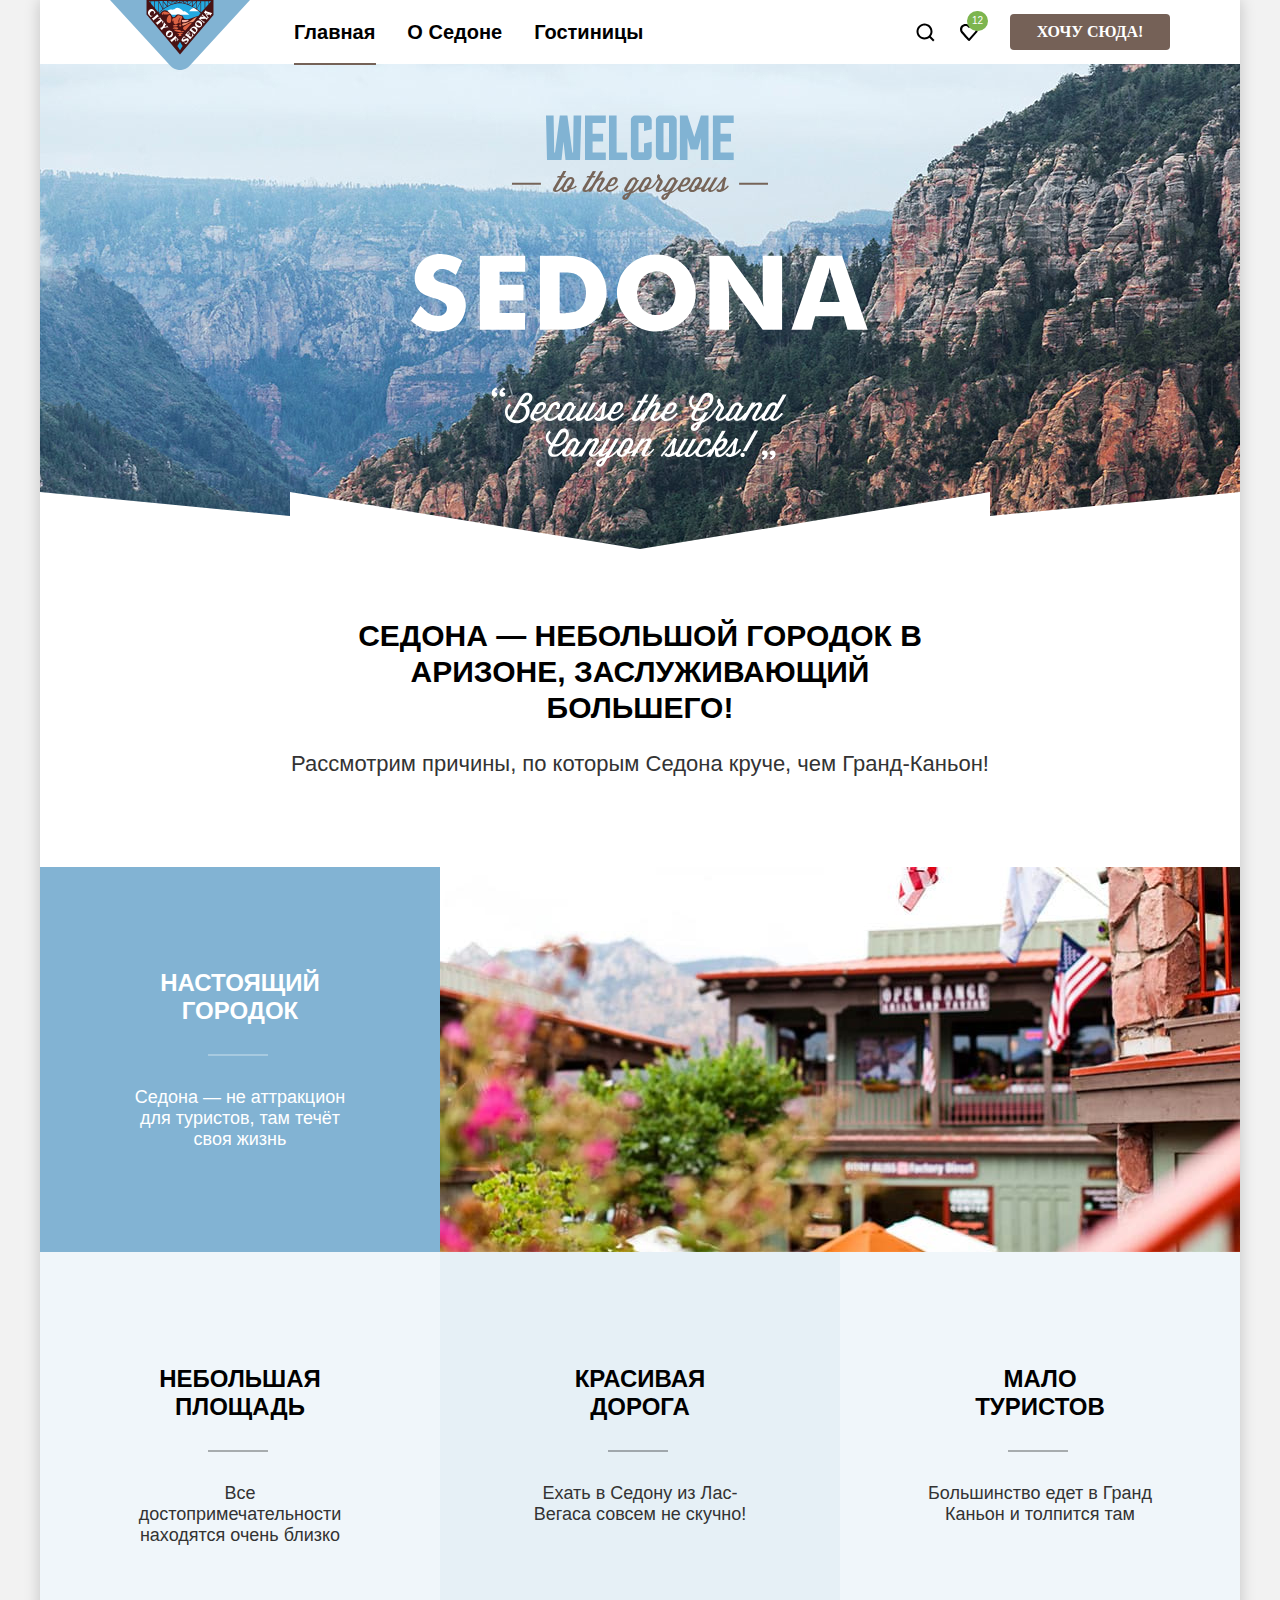
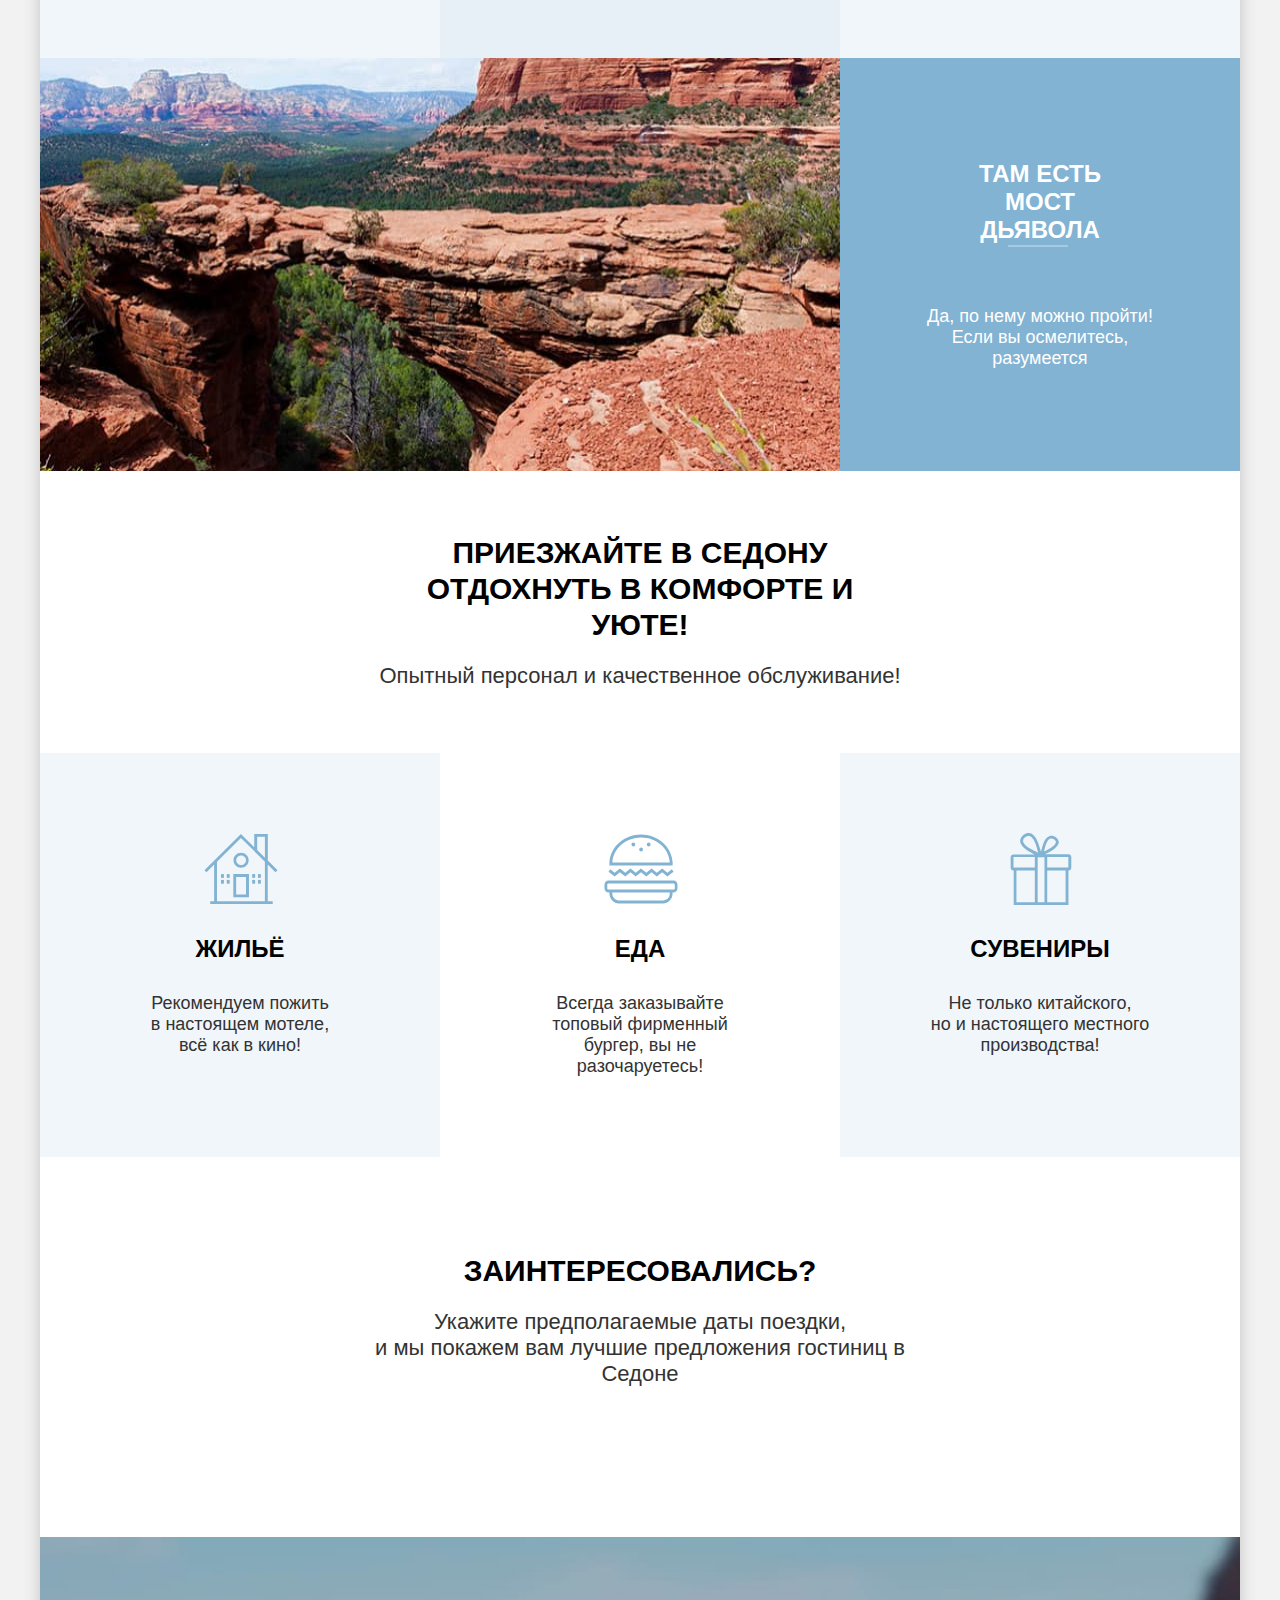
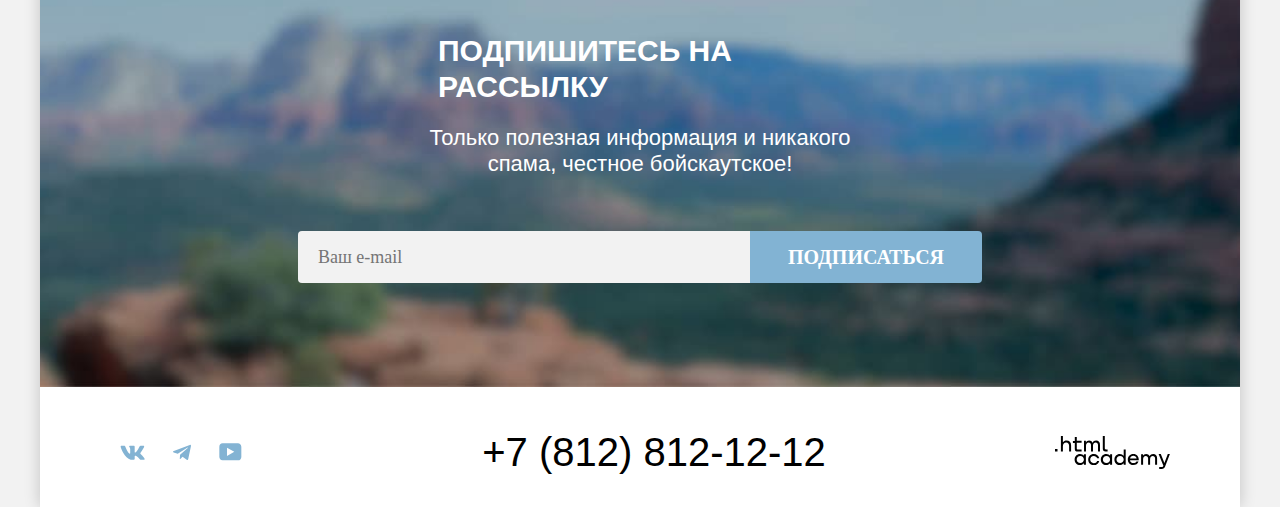
==== commit 793e588d: "Merge pull request #9 from BleSSed67532/master" ====
--- a/index.html
+++ b/index.html
@@ -4,6 +4,8 @@
     <meta charset="utf-8">
     <title>Седона - город в Аризоне</title>
     <link rel="stylesheet" href="syles/styles.css">
+    <link rel="icon" href="favicon.ico">
+    <link rel="icon" type="image/png" sizes="32x32 href="image/favicon.png">
   </head>
 
   <body>
@@ -11,7 +13,7 @@
     <header class="page-header" data-test="header">
       <nav class="navigation">
         <a class="logo-link">
-          <img class="logo" src="image/logo/logo.svg" width="140" height="70" alt="Логотип сайта Sedona">
+          <img class="logo" src="image/logo/logo.svg" width="140" height="70" alt="Логотип сайта Sedona.">
         </a>
         <ul class="navigation-list">
           <li class="navigation-item"><a class="navigation-link navigation-link-current">Главная</a></li>
@@ -25,23 +27,21 @@
                 <span class="visually-hidden">
                   Поиск
                 </span>
-                <svg aria-hidden="true" focusable="false" xmlns="http://www.w3.org/2000/svg" width="19" height="19" fill="none">
-                  <path fill="#000"
-                    d="m18.893 17.008-3.7-3.68c1-1.292 1.7-2.983 1.7-4.872 0-4.376-3.6-7.956-8-7.956s-8 3.68-8 8.055c0 4.376 3.6 7.956 8 7.956 1.8 0 3.5-.597 4.9-1.69l3.7 3.679 1.4-1.492Zm-10-2.486c-3.3 0-6-2.685-6-5.967 0-3.282 2.7-5.967 6-5.967s6 2.685 6 5.967c0 3.282-2.7 5.967-6 5.967Z" />
+                <svg class="search-button-icon" xmlns="http://www.w3.org/2000/svg" width="19" height="19" viewBox="0 0 19 19" fill="black" role="img" aria-label="Поиск.">
+                  <path d="M18.5 17.0083L14.8 13.3287C15.8 12.0359 16.5 10.3453 16.5 8.4558C16.5 4.08011 12.9 0.5 8.5 0.5C4.1 0.5 0.5 4.17956 0.5 8.55525C0.5 12.9309 4.1 16.511 8.5 16.511C10.3 16.511 12 15.9144 13.4 14.8204L17.1 18.5L18.5 17.0083ZM8.5 14.5221C5.2 14.5221 2.5 11.837 2.5 8.55525C2.5 5.27348 5.2 2.5884 8.5 2.5884C11.8 2.5884 14.5 5.27348 14.5 8.55525C14.5 11.837 11.8 14.5221 8.5 14.5221Z" />
                 </svg>
               </a>
           </li>
           <li class="navigation-list navigation-user-item">
               <a class="navigation-link favorites-icon" href="#">
                 <span class="favorites-quantity" aria-label="Избранное">12</span>
-                <svg aria-hidden="true" focusable="false" xmlns="http://www.w3.org/2000/svg" width="19" height="17" fill="none">
-                  <path fill="#000"
-                  d="M9.293 17c-.3 0-.6-.1-.8-.4-5.4-6.1-6.7-7.5-7-7.9-.7-.9-1.1-2.1-1.1-3.3 0-3 2.4-5.4 5.5-5.4 1.3 0 2.5.5 3.5 1.3 1-.8 2.3-1.3 3.5-1.3 3 0 5.5 2.4 5.5 5.4 0 1.3-.5 2.5-1.3 3.4l-7 7.9c-.2.2-.4.3-.8.3Zm-6-9.5c.3.4 3.5 4 6.1 6.9l6.2-7c.5-.5.7-1.2.7-2 0-1.8-1.5-3.3-3.3-3.3-1 0-2 .5-2.7 1.3-.3.3-.6.4-.9.4-.3 0-.6-.2-.8-.4-.7-.8-1.7-1.3-2.7-1.3-1.8 0-3.3 1.5-3.3 3.3-.1.9.3 1.6.7 2.1-.1 0-.1 0 0 0Z" />
+                <svg class="favourites-button-icon" xmlns="http://www.w3.org/2000/svg" width="18" height="17" viewBox="0 0 18 17" fill="black" role="img" aria-label="Избранное.">
+                  <path d="M8.9 17C8.6 17 8.3 16.9 8.1 16.6C2.7 10.5 1.4 9.1 1.1 8.7C0.4 7.8 0 6.6 0 5.4C0 2.4 2.4 0 5.5 0C6.8 0 8 0.5 9 1.3C10 0.5 11.3 0 12.5 0C15.5 0 18 2.4 18 5.4C18 6.7 17.5 7.9 16.7 8.8L9.7 16.7C9.5 16.9 9.3 17 8.9 17ZM2.9 7.5C3.2 7.9 6.4 11.5 9 14.4L15.2 7.4C15.7 6.9 15.9 6.2 15.9 5.4C15.9 3.6 14.4 2.1 12.6 2.1C11.6 2.1 10.6 2.6 9.9 3.4C9.6 3.7 9.3 3.8 9 3.8C8.7 3.8 8.4 3.6 8.2 3.4C7.5 2.6 6.5 2.1 5.5 2.1C3.7 2.1 2.2 3.6 2.2 5.4C2.1 6.3 2.5 7 2.9 7.5C2.8 7.5 2.8 7.5 2.9 7.5Z" />
                 </svg>
               </a>
           </li>
           <li>
-            <button class="button" href="#">Хочу сюда!</button>
+            <button class="button" type="button">Хочу сюда!</button>
           </li>
           </ul>
       </nav>
@@ -49,7 +49,7 @@
     <main class="main-content" data-test="main">
       <section class="hero" data-test="hero">
         <h1 class="visually-hidden">Welcome to the gorgeous Sedona</h1>
-        <img class="logo-hero" src="image/welcome.svg" width="458" height="352" alt="Welcome to the gorgeous Sedona Because the Grand Canyon sucks">
+        <img class="logo-hero" src="image/welcome.svg" width="458" height="352" alt="Welcome to the gorgeous Sedona Because the Grand Canyon sucks.">
       </section>
       <section class="advantages" data-test="advantages">
         <h2 class="visually-hidden">Преимущества</h2>
@@ -61,7 +61,7 @@
               <h3 class="advantages-item-title item-title-white">Настоящий городок</h3>
               <p class="advantages-item-description">Седона — не аттракцион для туристов, там течёт своя жизнь</p>
             </div>
-              <img class="advantages-img" src="image/advantages/advantage-1.jpg" width="800" height="385" alt="Фото города Седона">
+              <img class="advantages-img" src="image/advantages/advantage-1.jpg" width="800" height="385" alt="Фото города Седона.">
           </li>
           <li class="advantages-item">
               <h3 class="advantages-item-title">Небольшая площадь</h3>
@@ -76,7 +76,7 @@
               <p class="advantages-item-description">Большинство едет в Гранд Каньон и толпится там</p>
           </li>
           <li class="advantages-item item-wide">
-            <img class="advantages-img" src="image/advantages/advantage-2.jpg" width="800" height="385" alt="Достопримечательность Мост Дьявола">
+            <img class="advantages-img" src="image/advantages/advantage-2.jpg" width="800" height="385" alt="Достопримечательность Мост Дьявола.">
             <div class="advantages-item-wrapper">
               <h3 class="advantages-item-title item-title-white">Там есть<br>мост дьявола</h3>
               <p class="advantages-item-description">Да, по нему можно пройти! Если вы осмелитесь, разумеется</p>
@@ -85,30 +85,45 @@
         </ul>
       </section>
 
-      <section class="rest" data-test="advantages">
+      <section class="rest" data-test="service">
         <h2 class="rest-title">Приезжайте в Седону отдохнуть в комфорте и уюте!</h2>
         <p class="rest-description">Опытный персонал и качественное обслуживание!</p>
         <ul class="rest-list">
           <li class="rest-item">
-            <!-div class="rest-item-housing"->
-            <img class="rest-img" src="image/icons/home-icon.svg" width="75" height="72">
+            <svg class="rest-img" xmlns="http://www.w3.org/2000/svg" width="75" height="72" viewBox="0 0 77 72" fill="none">
+              <path d="M31.1185 65H47.1827V41.2H31.1185V65ZM34.0301 44.1H44.1707V62.1H34.0301V44.1Z" fill="#83B3D3"/>
+              <path d="M74.3916 39.3L76.5 37.2L66.5602 27.3V0H52.6044V13.6L38.9498 0L1.5 37.2L3.60843 39.3L11.4398 31.5V69.1H7.42369V72H71.5803V69.1H66.4598V31.5L74.3916 39.3ZM63.5482 69.1H14.3514V28.5L38.9498 4.1L63.5482 28.5V69.1ZM63.5482 24.4L55.6165 16.5V2.9H63.5482V24.4Z" fill="#83B3D3"/>
+              <path d="M31.3193 27.1C31.3193 31.4 34.8333 34.8 39.0502 34.8C43.3675 34.8 46.8815 31.3 46.8815 27.1C46.8815 22.8 43.3675 19.4 39.0502 19.4C34.8333 19.4 31.3193 22.8 31.3193 27.1ZM39.1506 22.1C41.8614 22.1 44.1707 24.3 44.1707 27C44.1707 29.7 41.9618 31.9 39.1506 31.9C36.4398 31.9 34.1305 29.7 34.1305 27C34.1305 24.3 36.3394 22.1 39.1506 22.1Z" fill="#83B3D3"/>
+              <path d="M21.4799 41.2H18.4679V45.1H21.4799V41.2Z" fill="#83B3D3"/>
+              <path d="M27.4036 41.2H24.3916V45.1H27.4036V41.2Z" fill="#83B3D3"/>
+              <path d="M21.4799 47.2H18.4679V51.1H21.4799V47.2Z" fill="#83B3D3"/>
+              <path d="M27.4036 47.2H24.3916V51.1H27.4036V47.2Z" fill="#83B3D3"/>
+              <path d="M53.508 41.2H50.496V45.1H53.508V41.2Z" fill="#83B3D3"/>
+              <path d="M59.4317 41.2H56.4197V45.1H59.4317V41.2Z" fill="#83B3D3"/>
+              <path d="M53.508 47.2H50.496V51.1H53.508V47.2Z" fill="#83B3D3"/>
+              <path d="M59.4317 47.2H56.4197V51.1H59.4317V47.2Z" fill="#83B3D3"/>
+            </svg>
             <h3 class="rest-item-title">Жильё</h3>
             <p class="rest-item-description">Рекомендуем пожить<br>в настоящем мотеле,<br>всё как в кино!</p>
-            <!-/div->
           </li>
           <li class="rest-item">
-            <!-div class="rest-item-eat"->
-            <img class="rest-img" src="image/icons/eat-icon.svg" width="75" height="72">
+            <svg class="rest-img" xmlns="http://www.w3.org/2000/svg" width="75" height="72" viewBox="0 0 76 72" fill="none">
+              <path d="M71.5757 47.7H5.6103C3.30452 47.7 1.5 49.6 1.5 52V55.5C1.5 57.9 3.40477 59.8 5.6103 59.8H6.51257V60.9C6.51257 66.4 10.8234 71 16.1367 71H60.8488C66.1621 71 70.4729 66.5 70.4729 60.9V59.8H71.3752C73.681 59.8 75.4855 57.9 75.4855 55.5V52C75.686 49.7 73.7812 47.7 71.5757 47.7ZM67.6659 60.9C67.6659 64.8 64.6583 67.9 60.949 67.9H16.1367C12.4274 67.9 9.41985 64.7 9.41985 60.9V59.8H67.6659V60.9ZM72.7787 55.5C72.7787 56.2 72.1772 56.8 71.5757 56.8H5.51005C4.80829 56.8 4.30704 56.2 4.30704 55.5V52C4.30704 51.3 4.90855 50.7 5.51005 50.7H71.4754C72.1772 50.7 72.6784 51.3 72.6784 52C72.7787 52 72.7787 55.5 72.7787 55.5Z" fill="#83B3D3"/>
+              <path d="M17.1392 39.4L22.5528 43.5L27.8661 39.4L33.1794 43.5L38.4927 39.4L43.9063 43.5L49.2196 39.4L54.5329 43.5L59.9465 39.4L65.2598 43.5L71.4754 38.8L69.7711 36.3L65.2598 39.7L59.9465 35.6L54.5329 39.7L49.2196 35.6L43.9063 39.7L38.4927 35.6L33.1794 39.7L27.8661 35.6L22.5528 39.7L17.1392 35.6L11.8259 39.7L7.31458 36.3L5.6103 38.8L11.8259 43.5L17.1392 39.4Z" fill="#83B3D3"/>
+              <path d="M9.52011 32.5H70.4729C70.4729 31.9 70.5732 31.3 70.5732 30.6C70.5732 30.2 70.5732 29.8 70.5732 29.4C69.8714 13.7 55.8362 1 38.593 1C21.2495 1 7.21432 13.7 6.51257 29.5C6.51257 29.9 6.51257 30.3 6.51257 30.7C6.51257 31.3 6.50815 31.9 6.6084 32.5H9.52011ZM38.593 4C54.2322 4 67.0644 15.3 67.6659 29.5H9.52011C10.1216 15.4 22.9538 4 38.593 4Z" fill="#83B3D3"/>
+              <path d="M38.593 18.3C39.645 18.3 40.4978 17.4046 40.4978 16.3C40.4978 15.1954 39.645 14.3 38.593 14.3C37.541 14.3 36.6882 15.1954 36.6882 16.3C36.6882 17.4046 37.541 18.3 38.593 18.3Z" fill="#83B3D3"/>
+              <path d="M30.7734 13.2C31.8254 13.2 32.6782 12.3046 32.6782 11.2C32.6782 10.0954 31.8254 9.2 30.7734 9.2C29.7214 9.2 28.8686 10.0954 28.8686 11.2C28.8686 12.3046 29.7214 13.2 30.7734 13.2Z" fill="#83B3D3"/>
+              <path d="M46.3123 13.2C47.3643 13.2 48.2171 12.3046 48.2171 11.2C48.2171 10.0954 47.3643 9.2 46.3123 9.2C45.2604 9.2 44.4076 10.0954 44.4076 11.2C44.4076 12.3046 45.2604 13.2 46.3123 13.2Z" fill="#83B3D3"/>
+            </svg>
             <h3 class="rest-item-title">Еда</h3>
             <p class="rest-item-description">Всегда заказывайте<br>топовый фирменный бургер, вы не разочаруетесь!</p>
-            <!-/div->
           </li>
           <li class="rest-item">
-            <!-div class="rest-item-souvenir"->
-            <img class="rest-img" src="image/icons/souvenir-icon.svg" width="75" height="72">
+            <svg class="rest-img" xmlns="http://www.w3.org/2000/svg" width="75" height="72" viewBox="0 0 76 76" fill="none">
+              <path d="M67.6 22.4625H67.5H42.8C56.6 15.5576 57.7 11.1546 57.2 8.75288C56 4.75007 51.5 1.74797 47.2 3.34909C41.6 5.45056 40.1 13.7564 38.6 19.7606C36.6 13.6563 34.8 5.95091 30.4 2.04818C29.1 0.947407 27.3 -0.253434 24.6 0.0467764C20.6 0.447057 14.8 5.45056 17.1 11.0545C19.4 16.4583 26.8 19.8607 31.7 22.5626H9.7H9.4C7.8 22.5626 6.5 23.8635 6.5 25.4646V36.7725C6.5 38.3736 7.8 39.6745 9.4 39.6745H9.7V72.9979V75.3996V76H67.5V75.4996V72.9979V39.5745H67.6C69.2 39.5745 70.5 38.2736 70.5 36.6724V25.3645C70.5 23.7634 69.2 22.4625 67.6 22.4625ZM48.9 5.85084C51 5.55063 53.9 7.15176 54.2 9.05309C54.6 11.8551 50.8 14.3568 49.1 15.4576C46.6 17.1588 44.2 18.0594 41.8 19.5604C42.7 15.8579 44.3 6.55133 48.9 5.85084ZM26 15.8579C23.8 14.3568 19.5 11.4548 19.6 8.05239C19.7 4.44986 25.3 1.44776 28.4 4.14965C32.3 7.55203 34.1 15.2574 35.5 20.7613C32.3 19.2602 29.2 17.9593 26 15.8579ZM32 72.9979H12.6V39.5745H32V72.9979ZM32 36.4723H9.5V25.4646H32V36.4723ZM42.2 36.4723V39.4744V72.9979H35V39.5745V36.5724V25.5647H42.2V36.4723ZM64.5 72.9979H45.1V39.5745H64.5V72.9979ZM67.4 36.4723H45.1V25.4646H67.4V36.4723Z" fill="#83B3D3"/>
+            </svg>
             <h3 class="rest-item-title">Сувениры</h3>
             <p class="rest-item-description">Не только китайского,<br>но и настоящего местного производства!</p>
-            <!-/div->
           </li>
         </ul>
       </section>
@@ -117,15 +132,15 @@
         <h2 class="visually-hidden">Поиск гостиниц</h2>
         <p class="form-title">Заинтересовались?</p>
         <p class="form-description">Укажите предполагаемые даты поездки,<br> и мы покажем вам лучшие предложения гостиниц в Седоне</p>
-        <a class="form-button" type="button">Поиск гостиницы в Седоне</a>
       </section>
 
       <section class="newsletter" data-test="subscribe">
         <h2 class="newsletter-title">Подпишитесь на рассылку</h2>
         <p class="newsletter-description">Только полезная информация и никакого спама, честное бойскаутское!</p>
         <form class="newsletter-form" action="https://echo.htmlacademy.ru/" method="post">
-          <label class="visually-hidden" for="newsletter-email">Email</label>
-          <input class="newsletter-input" placeholder="Ваш e-mail" type="email" required>
+          <span class="visually-hidden">Email</span>
+          <label for="email-input"></label>
+          <input class="newsletter-input" name="email" id="email-input" placeholder="Ваш e-mail" type="email" required>
           <button class="newsletter-button" type="submit">Подписаться</button>
         </form>
       </section>
@@ -170,21 +185,21 @@
       </div>
     </footer>
   </div>
-  <div class="modal-container">
+  <div class="modal-container modal-hide">
     <div class="modal">
       <button class="modal-close" type="button"></button>
       <h1 class="modal-title">Поиск гостиницы в седоне</h1>
       <form action="https://echo.htmlacademy.ru/" class="modal-form">
 
         <fieldset class="modal-fieldset">
-          <label class="date-to">
+          <label class="date-to" for="check-in-date">
             <span class="label-text-to">Дата Заезда:</span>
-            <input type="text" class="date-to-input modal-input" value="27 апреля 2020">
+            <input class="date-to-input modal-input" type="text" id="check-in-date" placeholder="Укажите дату" value="27 апреля 2020" required>
           </label>
           <span class="date-to-text">Мы не можем отправить вас в прошлое.</span>
-          <label class="date-from">
+          <label class="date-from" for="departure-date">
             <span class="label-text-from">Дата выезда:</span>
-            <input type="text" class="date-from-input modal-input" value="1 сентября 2023">
+            <input class="date-from-input modal-input" type="text"  id="departure-date" placeholder="Укажите дату" value="1 сентября 2023" required>
           </label>
           <span class="date-from-text">На эти даты есть свободные номера. Пока есть.</span>
           <div class="person">
--- a/syles/styles.css
+++ b/syles/styles.css
@@ -1,1666 +1,1998 @@
+/*
+* Prefixed by https://autoprefixer.github.io
+* PostCSS: v8.4.14,
+* Autoprefixer: v10.4.7
+* Browsers: last 4 version
+*/
+
 @font-face {
-    font-family: "PT Sans";
-    font-slyle: normal;
-    font-weight: 400;
-    src: url("../fonts/ptsans-400.woff2");
+  font-family: "PT Sans";
+  font-slyle: normal;
+  font-weight: 400;
+  src: url("../fonts/ptsans-400.woff2");
 }
 
 @font-face {
-    font-family: "PT Sans";
-    font-slyle: normal;
-    font-weight: 700;
-    src: url("../fonts/ptsans-700.woff2");
+  font-family: "PT Sans";
+  font-slyle: normal;
+  font-weight: 700;
+  src: url("../fonts/ptsans-700.woff2");
 }
 
 *,
 *::before,
 *::after {
-    box-sizing: border-box;
+  -webkit-box-sizing: border-box;
+          box-sizing: border-box;
 }
 
 html {
-    height: 100%;
+  height: 100%;
 }
 
 body {
-    margin: 0;
-    height: 100%;
-    font-family: "PT Sans" , "Arial" , sans-serif;
-    font-size: 18px;
-    font-style: normal;
-    line-height: 21px;
-    background-color: #f2f2f2;
-    color: #333;
+  margin: 0;
+  height: 100%;
+  font-family: "PT Sans" , "Arial" , sans-serif;
+  font-size: 18px;
+  font-style: normal;
+  line-height: 21px;
+  background-color: #f2f2f2;
+  color: #333;
 }
 
 img {
-    max-width: 100%;
-    height: auto;
+  max-width: 100%;
+  height: auto;
 }
 
 .page {
-    display: flex;
-    flex-direction: column;
-    margin: 0 auto;
-    width: 1200px;
-    min-height: 100%;
-    background-color: #fff;
-    box-shadow: 0 0 15px 0 rgba(0, 0, 0, 0.20);
+  display: -webkit-box;
+  display: -ms-flexbox;
+  display: flex;
+  -webkit-box-orient: vertical;
+  -webkit-box-direction: normal;
+      -ms-flex-direction: column;
+          flex-direction: column;
+  margin: 0 auto;
+  width: 1200px;
+  min-height: 100%;
+  background-color: #fff;
+  -webkit-box-shadow: 0 0 15px 0 rgba(0, 0, 0, 0.20);
+          box-shadow: 0 0 15px 0 rgba(0, 0, 0, 0.20);
 }
 
 .visually-hidden {
-    position: absolute;
-    width: 1px;
-    height: 1px;
-    margin: -1px;
-    border: 0;
-    padding: 0;
-    white-space: nowrap;
-    clip-path: inset(100%);
-    clip: rect(0 0 0 0);
-    overflow: hidden;
+  position: absolute;
+  width: 1px;
+  height: 1px;
+  margin: -1px;
+  border: 0;
+  padding: 0;
+  white-space: nowrap;
+  -webkit-clip-path: inset(100%);
+          clip-path: inset(100%);
+  clip: rect(0 0 0 0);
+  overflow: hidden;
 }
 
 .page-header {
-    margin: 0;
+  margin: 0;
 }
 
 .logo {
-    display: block;
-    margin-bottom: -6px;
-    position: relative;
-    z-index: 2;
+  display: block;
+  margin-bottom: -6px;
+  position: relative;
+  z-index: 2;
 }
 
 .logo-link {
-    height: 64px;
+  height: 64px;
 }
 
 .navigation {
-    display: flex;
-    padding: 0 70px;
-    align-items: center;
+  display: -webkit-box;
+  display: -ms-flexbox;
+  display: flex;
+  padding: 0 70px;
+  -webkit-box-align: center;
+      -ms-flex-align: center;
+          align-items: center;
 
 }
 
 .navigation-list {
-    display: flex;
-    flex-wrap: wrap;
-    max-width: 450px;
-    padding: 0;
-    margin: 0 auto 0 28px;
-    margin-right: auto;
-    list-style-type: none;
-    align-items: center;
+  display: -webkit-box;
+  display: -ms-flexbox;
+  display: flex;
+  -ms-flex-wrap: wrap;
+      flex-wrap: wrap;
+  max-width: 450px;
+  padding: 0;
+  margin: 0 auto 0 28px;
+  margin-right: auto;
+  list-style-type: none;
+  -webkit-box-align: center;
+      -ms-flex-align: center;
+          align-items: center;
 }
 
 .navigation-link {
-    display: block;
-    padding: 20px 16px;
-    color: #000;
-    font-size: 20px;
-    font-weight: 700;
-    line-height: 24px;
-    text-decoration: none;
+  display: block;
+  padding: 20px 16px;
+  color: #000;
+  font-size: 20px;
+  font-weight: 700;
+  line-height: 24px;
+  text-decoration: none;
+}
+
+.navigation-link:hover{
+  color: #756157;
+}
+
+.navigation-link:focus  {
+  color: #756157;
+}
+
+.navigation-link:active  {
+  color: rgba(117, 98, 87, 0.3);
 }
 
 .navigation-link-current {
-  position: relative;
+position: relative;
 }
 
 .navigation-link-current::after {
-  position: absolute;
-  content: "";
-  right: 15px;
-  bottom: -1px;
-  left: 16px;
-  height: 2px;
-  background-color: #756257;
-  z-index: 1;
+position: absolute;
+content: "";
+right: 15px;
+bottom: -1px;
+left: 16px;
+height: 2px;
+background-color: #756257;
+z-index: 1;
 }
 
 .navigation-user {
-    margin: 0;
-    padding: 0;
-    max-width: 400px;
-    display: flex;
-    align-items: center;
-    list-style: none;
+  margin: 0;
+  padding: 0;
+  max-width: 400px;
+  display: -webkit-box;
+  display: -ms-flexbox;
+  display: flex;
+  -webkit-box-align: center;
+      -ms-flex-align: center;
+          align-items: center;
+  list-style: none;
 }
 
 .navigation-user-item {
-    margin: 0;
+  margin: 0;
 }
 
 .search-icon,
 .favorites-icon {
-    padding: 23px 12px 22px 13px;
-    line-height: 0;
+  padding: 23px 12px 22px 13px;
+  line-height: 0;
 }
 
 .favorites-icon {
-    position: relative;
-    padding: 24px 12px 23px 13px;
-}
+  position: relative;
+  padding: 24px 12px 23px 13px;
+}
+
+.search-icon:hover .search-button-icon {
+  fill: #756157;
+}
+
+.search-icon:focus .search-button-icon {
+  fill: #756157;
+}
+
+.search-icon:active .search-button-icon {
+  fill: rgba(117, 98, 87, 0.3);
+}
+
+.favorites-icon:hover .favourites-button-icon{
+  fill: #756157;
+}
+
+.favorites-icon:focus .favourites-button-icon{
+  fill: #756157;
+}
+
+.favorites-icon:active .favourites-button-icon{
+  fill: rgba(117, 98, 87, 0.3);
+}
+
 
 .favorites-quantity {
-    position: absolute;
-    display: flex;
-    justify-content: center;
-    align-items: center;
-    min-width: 20px;
-    min-height: 20px;
-    top: 11px;
-    left: 20px;
-    border-radius: 10px;
-    padding: 5px;
-    color: #ffffff;
-    background-color: #7DB54F;
-    font-weight: 400;
-    font-size: 10px;
-    line-height: 10px;
+  position: absolute;
+  display: -webkit-box;
+  display: -ms-flexbox;
+  display: flex;
+  -webkit-box-pack: center;
+      -ms-flex-pack: center;
+          justify-content: center;
+  -webkit-box-align: center;
+      -ms-flex-align: center;
+          align-items: center;
+  min-width: 20px;
+  min-height: 20px;
+  top: 11px;
+  left: 20px;
+  border-radius: 10px;
+  padding: 5px;
+  color: #ffffff;
+  background-color: #7DB54F;
+  font-weight: 400;
+  font-size: 10px;
+  line-height: 10px;
 
 }
 
 .button {
-    font-family: PT Sans;
-    min-width: 160px;
-    margin-left: 20px;
-    color:#FFF;
-    font-size: 16px;
-    font-weight: 700;
-    line-height: 20px;
-    text-transform: uppercase;
-    text-align: center;
-    text-decoration: none;
-    background-color: #756157;
-    border-radius: 4px;
-    padding: 8px 26px;
-    border-style: none;
-}
-
-.button:hover {
-    background-color: rgba(97, 80, 72, 1);
-}
-
-.button:focus {
-    background-color: rgba(97, 80, 72, 1);
-}
-
-.button:active {
-    background-color: rgba(117, 97, 87, 1);
-    color: rgba(255, 255, 255, 0.3);
-}
-
-.main-content {
-    flex-grow: 1;
-}
-
-
-.hero {
-    display: block;
-    height: 485px;
-    position: relative;
-    padding-top: 51px;
-    padding-bottom: 81px;
-    background-position: center bottom;
-    background-image: url("../image/background/background-hero.jpg");
-    background-color: #394f50;
-    background-size: cover;
-    background-repeat: no-repeat;
-    text-align: center;
-}
-
-.hero::after {
-    position: absolute;
-    content: "";
-    right: 0;
-    bottom: 0;
-    left: 0;
-    height: 57px;
-    background-image: url("../image/background/background-decor.svg");
-    background-repeat: no-repeat;
-}
-
-
-.advantages-title {
-    margin: 0 auto 25px auto;
-    max-width: 620px;
-    padding-top: 69px;
-    color: #000;
-    font-size: 30px;
-    font-weight: 700;
-    line-height: 36px;
-    text-transform: uppercase;
-    text-align: center;
-}
-
-.advantages-description {
-    margin: 0;
-    padding-bottom: 69px;
-    margin-bottom: 21px;
-    font-size: 22px;
-    line-height: 26px;
-    text-align: center;
-}
-
-.advantages-list {
-    display: grid;
-    grid-template-columns: repeat(3, 1fr);
-    margin: 0;
-    padding: 0;
-    list-style-type: none;
-}
-
-.advantages-item {
-    width: 400px;
-    min-height: 385px;
-    padding: 113px 85px 112px 85px;
-    background-color: rgba(131, 179, 211, 0.12);
-}
-
-.advantages-item-wrapper {
-    width: 400px;
-    padding-top: 102px;
-    padding-right: 85px;
-    padding-bottom: 102px;
-    padding-left: 85px;
-}
-
-.advantages-item:nth-child(odd) {
-    background-color: rgba(131, 179, 211, 0.20);
-}
-
-.item-wide {
-    display: flex;
-    flex-wrap: wrap;
-    width: 100%;
-    grid-column: 1 / -1;
-    padding: 0;
-}
-
-.advantages-item.item-wide {
-    color: #fff;
-    background-color: #82B3D3;
-}
-
-.advantages-item-title {
-    display: block;
-    position: relative;
-    max-width: 175px;
-    min-height: 56px;
-    margin: 0 auto;
-    margin-bottom: 62px;
-    color: #000;
-    font-size: 24px;
-    font-weight: 700;
-    line-height: 28px;
-    text-transform: uppercase;
-    text-align: center;
-}
-
-.advantages-item-title::after {
-    position: absolute;
-    transform: translateX(-50%);
-    content: "";
-    width: 60px;
-    height: 2px;
-    top: 85px;
-    left: 85px;
-    background-color: rgba(0, 0, 0, 0.30);
-}
-
-.item-wide .advantages-item-title::after {
-    background: rgba(255, 255, 255, 0.30);
-}
-
-
-.item-wide .advantages-item-title {
-    color: #ffffff;
-}
-
-.advantages-item-description {
-    margin: 0;
-    text-align: center;
-}
-
-.rest-title {
-    margin: 0 auto 20px auto;
-    padding-top: 64px;
-    color: #000;
-    width: 505px;
-    font-size: 30px;
-    font-weight: 700;
-    line-height: 36px;
-    text-transform: uppercase;
-    text-align: center;
-}
-
-.rest-description {
-    margin: 0 auto;
-    padding-bottom: 64px;
-    font-size: 22px;
-    line-height: 26px;
-    text-align: center;
-}
-
-.rest-list {
-    margin: 0;
-    padding: 0;
-    display: flex;
-    flex-wrap: wrap;
-    text-align: center;
-    list-style-type: none;
-}
-
-.rest-img {
-    width: 75px;
-    height: 72px;
-}
-
-.rest-item {
-    padding: 80px 85px;
-    display: flex;
-    width: 400px;
-    height: 385px;
-    flex-direction: column;
-    align-items: center;
-    gap: 30px;
-}
-
-.rest-item-title {
-    margin: 0;
-    width: 230px;
-    color: #000;
-    font-size: 24px;
-    font-weight: 700;
-    line-height: 28px;
-    text-transform: uppercase;
-    text-align: center;
-}
-
-.rest-item:nth-child(odd) {
-    background-color: rgba(131, 179, 211, 0.12);
-}
-
-.rest-item-description {
-    margin: 0;
-    width: 230px;
-}
-
-.form {
-    padding: 96px 304px;
-    background-color: #fff;
-    text-align: center;
-}
-
-.form-title {
-    margin: 0;
-    margin-bottom: 20px;
-    color: #000;
-    font-size: 30px;
-    font-weight: 700;
-    line-height: 36px;
-    text-transform: uppercase;
-    text-align: center;
-}
-
-.form-description {
-    max-width: 592px;
-    margin: 0;
-    margin-bottom: 54px;
-    font-size: 22px;
-    line-height: 26px;
-    text-align: center;
-}
-
-.form-button {
-    display: inline-flex;
-    margin: 0;
-    padding: 8px 50px;
-    color: #ffffff;
-    background-color: #756157;
-    font-size: 20px;
-    font-weight: 700;
-    line-height: 36px;
-    text-transform: uppercase;
-    text-align: center;
-    border-style: none;
-    border-radius: 4px;
-}
-
-.form-button:hover {
-    background-color: rgba(97, 80, 72, 1);
-}
-
-.form-button:focus {
-    background-color: rgba(97, 80, 72, 1);
-}
-
-.form-button:active {
-    background-color: rgba(117, 97, 87, 1);
-    color: rgba(255, 255, 255, 0.3);
-}
-
-.newsletter {
-    display: flex;
-    flex-direction: column;
-    align-items: center;
-    padding-top: 96px;
-    padding-bottom: 104px;
-    background-image: url("../image/background/background-newsletter.jpg");
-    color: #ffffff;
-    background-repeat: no-repeat;
-    background-size: cover;
-}
-
-.newsletter-title {
-    margin: 0;
-    margin-bottom: 20px;
-    max-width: 404px;
-    font-size: 30px;
-    line-height: 36px;
-    text-transform: uppercase;
-}
-
-.newsletter-description {
-    margin: 0;
-    margin-bottom: 54px;
-    max-width: 475px;
-    font-size: 22px;
-    line-height: 26px;
-    text-align: center;
-}
-
-.newsletter-form {
-    display: flex;
-}
-
-.newsletter-input {
-    font-family: PT Sans;
-    background-color: #F2F2F2;
-    width: 452px;
-    padding: 14px 20px;
-    color: #000000;
-    font-size: 18px;
-    line-height: 24px;
-    border-style: none;
-    border-radius: 4px 0 0 4px;
-}
-
-.newsletter-button {
-    font-family: PT Sans;
-    min-width: 232px;
-    padding:  8px 10px;
-    color:#FFF;
-    background-color: #82B3D3;
-    font-size: 20px;
-    font-weight: 700;
-    line-height: 36px;
-    text-transform: uppercase;
-    text-align: center;
-    border: none ;
-    border-radius: 0 4px 4px 0;
-}
-
-.newsletter-button:hover {
-    background-color: rgba(104, 162, 202, 1);
-}
-
-.newsletter-button:focus {
-    background-color: rgba(104, 162, 202, 1);
-}
-
-.newsletter-button:active {
-    background-color: rgba(130 , 179, 211, 1);
-    color: rgb(255, 255, 255, 0.3);
-}
-
-.newsletter-button:disabled {
-    background-color: rgba(229, 229, 229, 1);
-    color: rgb(255, 255, 255, 1);
-}
-
-.page-footer {
-    margin: 0;
-}
-
-.footer-social {
-    display: flex;
-    margin: 0;
-    padding: 40px 70px 30px 70px;
-    justify-content: space-between;
-    align-items: center;
-}
-
-.footer-social-list {
-    margin: 0;
-    padding: 0;
-    display: flex;
-    width: 142px;
-    height: 40px;
-    align-items: center;
-    justify-content: space-between;
-    flex-direction: row;
-    list-style-type: none;
-}
-
-.footer-social-link {
-  margin: 0;
-  padding: 0;
-  display: flex;
-}
-
-.footer-social-item {
-  margin: 0;
-  display: flex;
-  padding-left: 10px;
-  padding-right: 10px;
-  flex-direction: column;
-  justify-content: center;
-  align-items: center;
-}
-
-.footer-social-icon path:hover {
-  fill: rgba(104, 162, 202, 1);
-}
-
-.footer-social-icon path:focus {
-  fill: rgba(104, 162, 202, 1);
-}
-
-.footer-social-icon path:active {
-  fill: rgba(104, 162, 202, 0.3);
-}
-
-.number {
-    min-width: 720px;
-    padding: 5px 194px 5px 195px;
-}
-
-.footer-number {
-    min-width: 331px;
-    color: #000;
-    font-size: 40px;
-    line-height: 40px;
-    text-transform: uppercase;
-    text-decoration: none;
-}
-
-.footer-number:hover {
-    color: rgba(117, 97, 87, 1);
-}
-
-.footer-number:focus {
-    color: rgba(117, 97, 87, 1);
-}
-
-.footer-number:active {
-    color: rgba(117, 97, 87, 0.3);
-}
-
-.footer-link-logo {
-  display: flex;
-  align-items: center;
-}
-
-.footer-link-logo path:hover {
-    fill: rgba(117, 97, 87, 1);
-}
-
-.footer-link-logo path:focus {
-    fill: rgba(117, 97, 87, 1);
-}
-
-.footer-link-logo path:active {
-    fill: rgba(117, 97, 87, 0.3);
-}
-
-/**Стили для каталога*/
-.main-inner {
-  flex-grow: 1;
-}
-
-.inner-header {
-}
-
-.filter {
-    padding: 35px 70px 70px 70px;
-    background-color: #4682B4;
-    color: #FFF;
-    background-image: url("../image/background/background-filter.jpg");
-    background-repeat: no-repeat;
-    background-size: cover;
-}
-
-.inner-header-title {
-  margin: 0;
-    font-size: 60px;
-    font-weight: 700;
-    line-height: 78px;
-}
-
-.breadcrumbs {
-  display: flex;
-  gap: 10px;
-  flex-wrap: wrap;
+  font-family: PT Sans;
+  min-width: 160px;
+  margin-left: 20px;
+  color:#FFF;
   font-size: 16px;
-  font-weight: 400;
-  line-height: 21px;
-  margin: 0;
-  margin-top: 8px;
-  list-style: none;
-  margin-bottom: 40px;
-  padding: 0;
-}
-
-.breadcrumbs-link:hover {
-    opacity: 0.6;
-}
-
-.breadcrumbs-link:focus {
-    opacity: 1;
-}
-
-.breadcrumbs-link:active {
-    opacity: 0.3;
-}
-
-.catalog-filter {
-    display: flex;
-}
-
-.filter fieldset {
-    border: 0;
-    padding: 0;
-}
-
-.infrastructure {
-    margin: 0;
-    padding: 0;
-    margin-right: 71px;
-}
-
-.housing-types {
-    margin: 0;
-}
-
-.catalog-filter-title {
-    padding: 0;
-    font-size: 20px;
-    font-weight: 700;
-    line-height: 24px;
-    text-transform: capitalize;
-}
-
-.catalog-filter-list {
-    list-style-type: none;
-    padding: 0;
-    margin: 0;
-}
-
-.catalog-filter-item {
-}
-
-.catalog-filter-item:first-child {
-    margin-top: 33px;
-}
-
-.catalog-filter-item:not(first-child) {
-    margin-top: 16px;
-}
-
-.control {
-    font-size: 18px;
-    line-height: 23px;
-    font-weight: 400;
-}
-
-.control-input {
-  margin: 0;
-  position: relative;
-}
-
-.control span {
-  margin: 0;
-  padding-left: 36px;
-}
-
-.control-input[type="checkbox"] {
-    background-color: #FFF;
-    border-radius: 4px;
-    appearance: none;
-    width: 20px;
-    height: 20px;
-    margin: 0;
-    position: absolute;
-}
-
-
-.control-input[type="radio"] {
-    background-color: #FFF;
-    border-radius: 50%;
-    appearance: none;
-    width: 20px;
-    height: 20px;
-    position: absolute;
-}
-
-.control-input[type="checkbox"]:checked {
-    background-image: url("../image/checkbox/checkbox-on.svg");
-    background-repeat: no-repeat;
-}
-
-.control-input[type="radio"]:checked {
-    background-image: url("../image/checkbox/radio-on.svg");
-    border-radius: 50%;
-}
-
-.control:hover {
-  opacity: 0.6;
-}
-
-.control:active {
-  opacity: 0.3;
-}
-
-.price {
-  margin-left: auto;
-  margin-right: 70px;
-}
-
-
-.price-title {
-  font-size: 20px;
-  font-style: normal;
-  font-weight: 700;
-  line-height: 24px;
-  color: #ffffff;
-}
-
-.control-range {
-  position: relative;
-}
-
-.price-contain {
-  margin-top: 32px;
-  display: flex;
-  gap: 2px;
-  margin-bottom: 36px;
-}
-
-.control-range-text {
-  color: #000000;
-  opacity: 0.3;
-}
-
-.control-text-from {
-  position: absolute;
-  right: 19px;
-  top: 3px;
-}
-
-.control-text-to {
-  position: absolute;
-  right: 19px;
-  top: 3px;
-}
-
-.control-range-input::-webkit-outer-spin-button,
-.control-range-input::-webkit-inner-spin-button {
-  appearance: none;
-  margin: 0;
-}
-
-.control-range-input {
-  width: 143px;
-  padding: 12px 20px 12px 20px;
-  justify-content: space-between;
-  align-items: center;
-  border: 0;
-  background-color: #f2f2f2;
-}
-
-.control-range-input:focus {
-  outline: none;
-}
-
-.control-input-from {
-  border-radius: 4px 0 0 4px;
-  color: #000000;
-  font-family: PT Sans;
-  font-size: 18px;
-  font-style: normal;
-  font-weight: 700;
-  line-height: 24px
-}
-
-.control-input-to {
-  border-radius: 0 4px 4px 0;
-  color: #000000;
-  font-family: PT Sans;
-  font-size: 18px;
-  font-style: normal;
-  font-weight: 700;
-  line-height: 24px
-}
-
-.range-scale {
-  position: relative;
-  width: 287px;
-  height: 4px;
-  background: rgba(255, 255, 255, 0.3);
-  top: 8px;
-}
-
-.range-bar {
-  position: relative;
-  width: 226px;
-  height: 4px;
-  background: #ffffff;
-}
-
-.range-button {
-  border: none;
-  border-radius: 5px;
-  width: 20px;
-  height: 20px;
-  padding: 0;
-  margin: 0;
-  position: absolute;
-  background-color: #ffffff;
-}
-
-.range-min {
-  top: -8px;
-  left: 0;
-}
-
-.range-max {
-  right: 0;
-  top: -8px;
-}
-
-.range-button:hover {
-  background: #cecece;
-}
-
-.range-button:active,
-.range-button:focus {
-  background: #7a7a7a;
-}
-
-.catalog-filter-button {
-  list-style: none;
-  margin: 0;
-  padding: 0;
-  box-sizing: border-box;
-  display: flex;
-  flex-direction: column;
-  margin-top: 56px;
-}
-.submit-filter-button {
-  font-family: "PT Sans", Arial, sans-serif;
-  font-size: 16px;
-  font-style: normal;
   font-weight: 700;
   line-height: 20px;
   text-transform: uppercase;
   text-align: center;
+  text-decoration: none;
+  background-color: #756157;
+  border-radius: 4px;
+  padding: 8px 26px;
+  border-style: none;
+}
+
+.button:hover {
+  background-color: rgba(97, 80, 72, 1);
+}
+
+.button:focus {
+  background-color: rgba(97, 80, 72, 1);
+}
+
+.button:active {
+  background-color: rgba(117, 97, 87, 1);
+  color: rgba(255, 255, 255, 0.3);
+}
+
+.main-content {
+  -webkit-box-flex: 1;
+      -ms-flex-positive: 1;
+          flex-grow: 1;
+}
+
+
+.hero {
+  display: block;
+  height: 485px;
+  position: relative;
+  padding-top: 51px;
+  padding-bottom: 81px;
+  background-position: center bottom;
+  background-image: url("../image/background/background-hero.jpg");
+  background-color: #394f50;
+  background-size: cover;
+  background-repeat: no-repeat;
+  text-align: center;
+}
+
+.hero::after {
+  position: absolute;
+  content: "";
+  right: 0;
+  bottom: 0;
+  left: 0;
+  height: 57px;
+  background-image: url("../image/background/background-decor.svg");
+  background-repeat: no-repeat;
+}
+
+
+.advantages-title {
+  margin: 0 auto 25px auto;
+  max-width: 620px;
+  padding-top: 69px;
+  color: #000;
+  font-size: 30px;
+  font-weight: 700;
+  line-height: 36px;
+  text-transform: uppercase;
+  text-align: center;
+}
+
+.advantages-description {
+  margin: 0;
+  padding-bottom: 69px;
+  margin-bottom: 21px;
+  font-size: 22px;
+  line-height: 26px;
+  text-align: center;
+}
+
+.advantages-list {
+  display: -ms-grid;
+  display: grid;
+  -ms-grid-columns: (1fr)[3];
+  grid-template-columns: repeat(3, 1fr);
+  margin: 0;
+  padding: 0;
+  list-style-type: none;
+}
+
+.advantages-item {
+  width: 400px;
+  min-height: 385px;
+  padding: 113px 85px 112px 85px;
+  background-color: rgba(131, 179, 211, 0.12);
+}
+
+.advantages-item-wrapper {
+  width: 400px;
+  padding-top: 102px;
+  padding-right: 85px;
+  padding-bottom: 102px;
+  padding-left: 85px;
+}
+
+.advantages-item:nth-child(odd) {
+  background-color: rgba(131, 179, 211, 0.20);
+}
+
+.item-wide {
+  display: -webkit-box;
+  display: -ms-flexbox;
+  display: flex;
+  -ms-flex-wrap: wrap;
+      flex-wrap: wrap;
+  width: 100%;
+  grid-column: 1 / -1;
+  padding: 0;
+}
+
+.advantages-item.item-wide {
+  color: #fff;
+  background-color: #82B3D3;
+}
+
+.advantages-item-title {
+  display: block;
+  position: relative;
+  max-width: 175px;
+  min-height: 56px;
+  margin: 0 auto;
+  margin-bottom: 62px;
+  color: #000;
+  font-size: 24px;
+  font-weight: 700;
+  line-height: 28px;
+  text-transform: uppercase;
+  text-align: center;
+}
+
+.advantages-item-title::after {
+  position: absolute;
+  -webkit-transform: translateX(-50%);
+      -ms-transform: translateX(-50%);
+          transform: translateX(-50%);
+  content: "";
+  width: 60px;
+  height: 2px;
+  top: 85px;
+  left: 85px;
+  background-color: rgba(0, 0, 0, 0.30);
+}
+
+.item-wide .advantages-item-title::after {
+  background: rgba(255, 255, 255, 0.30);
+}
+
+
+.item-wide .advantages-item-title {
   color: #ffffff;
+}
+
+.advantages-item-description {
+  margin: 0;
+  text-align: center;
+}
+
+.rest-title {
+  margin: 0 auto 20px auto;
+  padding-top: 64px;
+  color: #000;
+  width: 505px;
+  font-size: 30px;
+  font-weight: 700;
+  line-height: 36px;
+  text-transform: uppercase;
+  text-align: center;
+}
+
+.rest-description {
+  margin: 0 auto;
+  padding-bottom: 64px;
+  font-size: 22px;
+  line-height: 26px;
+  text-align: center;
+}
+
+.rest-list {
+  margin: 0;
+  padding: 0;
+  display: -webkit-box;
+  display: -ms-flexbox;
+  display: flex;
+  -ms-flex-wrap: wrap;
+      flex-wrap: wrap;
+  text-align: center;
+  list-style-type: none;
+}
+
+.rest-img {
+  width: 75px;
+  height: 72px;
+}
+
+.rest-item {
+  padding: 80px 85px;
+  display: -webkit-box;
+  display: -ms-flexbox;
+  display: flex;
+  width: 400px;
+  min-height: 385px;
+  -webkit-box-orient: vertical;
+  -webkit-box-direction: normal;
+      -ms-flex-direction: column;
+          flex-direction: column;
+  -webkit-box-align: center;
+      -ms-flex-align: center;
+          align-items: center;
+  gap: 30px;
+}
+
+.rest-item-title {
+  margin: 0;
+  width: 230px;
+  color: #000;
+  font-size: 24px;
+  font-weight: 700;
+  line-height: 28px;
+  text-transform: uppercase;
+  text-align: center;
+}
+
+.rest-item:nth-child(odd) {
+  background-color: rgba(131, 179, 211, 0.12);
+}
+
+.rest-item-description {
+  margin: 0;
+  width: 230px;
+}
+
+.form {
+  padding: 96px 304px;
+  background-color: #fff;
+  text-align: center;
+}
+
+.form-title {
+  margin: 0;
+  margin-bottom: 20px;
+  color: #000;
+  font-size: 30px;
+  font-weight: 700;
+  line-height: 36px;
+  text-transform: uppercase;
+  text-align: center;
+}
+
+.form-description {
+  max-width: 592px;
+  margin: 0;
+  margin-bottom: 54px;
+  font-size: 22px;
+  line-height: 26px;
+  text-align: center;
+}
+
+.form-button {
+  display: -webkit-inline-box;
+  display: -ms-inline-flexbox;
+  display: inline-flex;
+  margin: 0;
+  padding: 8px 50px;
+  color: #ffffff;
+  background-color: #756157;
+  font-size: 20px;
+  font-weight: 700;
+  line-height: 36px;
+  text-transform: uppercase;
+  text-align: center;
+  border-style: none;
+  border-radius: 4px;
+  text-decoration: none;
+}
+
+.form-button:hover {
+  background-color: rgba(97, 80, 72, 1);
+}
+
+.form-button:focus {
+  background-color: rgba(97, 80, 72, 1);
+}
+
+.form-button:active {
+  background-color: rgba(117, 97, 87, 1);
+  color: rgba(255, 255, 255, 0.3);
+}
+
+.newsletter {
+  display: -webkit-box;
+  display: -ms-flexbox;
+  display: flex;
+  -webkit-box-orient: vertical;
+  -webkit-box-direction: normal;
+      -ms-flex-direction: column;
+          flex-direction: column;
+  -webkit-box-align: center;
+      -ms-flex-align: center;
+          align-items: center;
+  padding-top: 96px;
+  padding-bottom: 104px;
+  background-image: url("../image/background/background-newsletter.jpg");
+  color: #ffffff;
+  background-color: rgba(70, 102, 135);
+  background-repeat: no-repeat;
+  background-size: cover;
+}
+
+.newsletter-title {
+  margin: 0;
+  margin-bottom: 20px;
+  max-width: 404px;
+  font-size: 30px;
+  line-height: 36px;
+  text-transform: uppercase;
+}
+
+.newsletter-description {
+  margin: 0;
+  margin-bottom: 54px;
+  max-width: 475px;
+  font-size: 22px;
+  line-height: 26px;
+  text-align: center;
+}
+
+.newsletter-form {
+  display: -webkit-box;
+  display: -ms-flexbox;
+  display: flex;
+}
+
+.newsletter-input {
+  font-family: PT Sans;
+  background-color: #F2F2F2;
+  width: 452px;
+  padding: 14px 20px;
+  color: #000000;
+  font-size: 18px;
+  line-height: 24px;
+  border-style: none;
+  border-radius: 4px 0 0 4px;
+}
+
+.newsletter-button {
+  font-family: PT Sans;
+  min-width: 232px;
+  padding:  8px 10px;
+  color:#FFF;
   background-color: #82B3D3;
+  font-size: 20px;
+  font-weight: 700;
+  line-height: 36px;
+  text-transform: uppercase;
+  text-align: center;
+  border: none ;
+  border-radius: 0 4px 4px 0;
+}
+
+.newsletter-button:hover {
+  background-color: rgba(104, 162, 202, 1);
+}
+
+.newsletter-button:focus {
+  background-color: rgba(104, 162, 202, 1);
+}
+
+.newsletter-button:active {
+  background-color: rgba(130 , 179, 211, 1);
+  color: rgb(255, 255, 255, 0.3);
+}
+
+.newsletter-button:disabled {
+  background-color: rgba(229, 229, 229, 1);
+  color: rgb(255, 255, 255, 1);
+}
+
+.page-footer {
+  margin: 0;
+}
+
+.footer-social {
+  display: -webkit-box;
+  display: -ms-flexbox;
+  display: flex;
+  margin: 0;
+  padding: 40px 70px 30px 70px;
+  -webkit-box-pack: justify;
+      -ms-flex-pack: justify;
+          justify-content: space-between;
+  -webkit-box-align: center;
+      -ms-flex-align: center;
+          align-items: center;
+}
+
+.footer-social-list {
+  margin: 0;
+  padding: 0;
+  display: -webkit-box;
+  display: -ms-flexbox;
+  display: flex;
+  width: 142px;
+  height: 40px;
+  -webkit-box-align: center;
+      -ms-flex-align: center;
+          align-items: center;
+  -webkit-box-pack: justify;
+      -ms-flex-pack: justify;
+          justify-content: space-between;
+  -webkit-box-orient: horizontal;
+  -webkit-box-direction: normal;
+      -ms-flex-direction: row;
+          flex-direction: row;
+  list-style-type: none;
+}
+
+.footer-social-link {
+margin: 0;
+padding: 0;
+display: -webkit-box;
+display: -ms-flexbox;
+display: flex;
+}
+
+.footer-social-item {
+margin: 0;
+display: -webkit-box;
+display: -ms-flexbox;
+display: flex;
+padding-left: 10px;
+padding-right: 10px;
+-webkit-box-orient: vertical;
+-webkit-box-direction: normal;
+    -ms-flex-direction: column;
+        flex-direction: column;
+-webkit-box-pack: center;
+    -ms-flex-pack: center;
+        justify-content: center;
+-webkit-box-align: center;
+    -ms-flex-align: center;
+        align-items: center;
+}
+
+.footer-social-icon path:hover {
+fill: rgba(104, 162, 202, 1);
+}
+
+.footer-social-icon path:focus {
+fill: rgba(104, 162, 202, 1);
+}
+
+.footer-social-icon path:active {
+fill: rgba(104, 162, 202, 0.3);
+}
+
+.number {
+  min-width: 720px;
+  padding: 5px 194px 5px 195px;
+}
+
+.footer-number {
+  min-width: 331px;
+  color: #000;
+  font-size: 40px;
+  line-height: 40px;
+  text-transform: uppercase;
+  text-decoration: none;
+}
+
+.footer-number:hover {
+  color: rgba(117, 97, 87, 1);
+}
+
+.footer-number:focus {
+  color: rgba(117, 97, 87, 1);
+}
+
+.footer-number:active {
+  color: rgba(117, 97, 87, 0.3);
+}
+
+.footer-link-logo {
+display: -webkit-box;
+display: -ms-flexbox;
+display: flex;
+-webkit-box-align: center;
+    -ms-flex-align: center;
+        align-items: center;
+}
+
+.footer-link-logo path:hover {
+  fill: rgba(117, 97, 87, 1);
+}
+
+.footer-link-logo path:focus {
+  fill: rgba(117, 97, 87, 1);
+}
+
+.footer-link-logo path:active {
+  fill: rgba(117, 97, 87, 0.3);
+}
+
+/**Стили для каталога*/
+.main-inner {
+-webkit-box-flex: 1;
+    -ms-flex-positive: 1;
+        flex-grow: 1;
+}
+
+.inner-header {
+}
+
+.filter {
+  padding: 35px 70px 70px 70px;
+  background-color: #4682B4;
+  color: #FFF;
+  background-image: url("../image/background/background-filter.jpg");
+  background-color: rgba(50, 77, 93);
+  background-repeat: no-repeat;
+  background-size: cover;
+}
+
+.inner-header-title {
+margin: 0;
+  font-size: 60px;
+  font-weight: 700;
+  line-height: 78px;
+}
+
+.breadcrumbs {
+display: -webkit-box;
+display: -ms-flexbox;
+display: flex;
+gap: 10px;
+-ms-flex-wrap: wrap;
+    flex-wrap: wrap;
+font-size: 16px;
+font-weight: 400;
+line-height: 21px;
+margin: 0;
+margin-top: 8px;
+list-style: none;
+margin-bottom: 40px;
+padding: 0;
+}
+
+.breadcrumbs-link:hover {
+  opacity: 0.6;
+}
+
+.breadcrumbs-link:focus {
+  opacity: 1;
+}
+
+.breadcrumbs-link:active {
+  opacity: 0.3;
+}
+
+.catalog-filter {
+  display: -webkit-box;
+  display: -ms-flexbox;
+  display: flex;
+}
+
+.filter fieldset {
   border: 0;
+  padding: 0;
+}
+
+.infrastructure {
+  margin: 0;
+  padding: 0;
+  margin-right: 71px;
+}
+
+.housing-types {
+  margin: 0;
+}
+
+.catalog-filter-title {
+  padding: 0;
+  font-size: 20px;
+  font-weight: 700;
+  line-height: 24px;
+  text-transform: capitalize;
+}
+
+.catalog-filter-list {
+  list-style-type: none;
+  padding: 0;
+  margin: 0;
+}
+
+.catalog-filter-item {
+}
+
+.catalog-filter-item:first-child {
+  margin-top: 33px;
+}
+
+.catalog-filter-item:not(first-child) {
+  margin-top: 16px;
+}
+
+.control {
+  font-size: 18px;
+  line-height: 23px;
+  font-weight: 400;
+}
+
+.control-input {
+margin: 0;
+position: relative;
+}
+
+.control span {
+margin: 0;
+padding-left: 36px;
+}
+
+.control-input[type="checkbox"] {
+  background-color: #FFF;
   border-radius: 4px;
-  padding: 8px 10px;
-  margin-bottom: 32px;
-  box-sizing: border-box;
-  min-width: 191px;
+  -webkit-appearance: none;
+     -moz-appearance: none;
+          appearance: none;
+  width: 20px;
+  height: 20px;
+  margin: 0;
+  position: absolute;
+}
+
+
+.control-input[type="radio"] {
+  background-color: #FFF;
+  border-radius: 50%;
+  -webkit-appearance: none;
+     -moz-appearance: none;
+          appearance: none;
+  width: 20px;
+  height: 20px;
+  position: absolute;
+}
+
+.control-input[type="checkbox"]:checked {
+  background-image: url("../image/checkbox/checkbox-on.svg");
+  background-repeat: no-repeat;
+}
+
+.control-input[type="radio"]:checked {
+  background-image: url("../image/checkbox/radio-on.svg");
+  border-radius: 50%;
+}
+
+.control:hover {
+opacity: 0.6;
+}
+
+.control:active {
+opacity: 0.3;
+}
+
+.price {
+margin-left: auto;
+margin-right: 70px;
+}
+
+
+.price-title {
+font-size: 20px;
+font-style: normal;
+font-weight: 700;
+line-height: 24px;
+color: #ffffff;
+}
+
+.control-range {
+position: relative;
+}
+
+.price-contain {
+margin-top: 32px;
+display: -webkit-box;
+display: -ms-flexbox;
+display: flex;
+gap: 2px;
+margin-bottom: 36px;
+}
+
+.control-range-text {
+color: #000000;
+opacity: 0.3;
+}
+
+.control-text-from {
+position: absolute;
+right: 19px;
+top: 3px;
+}
+
+.control-text-to {
+position: absolute;
+right: 19px;
+top: 3px;
+}
+
+.control-range-input::-webkit-outer-spin-button,
+.control-range-input::-webkit-inner-spin-button {
+-webkit-appearance: none;
+        appearance: none;
+margin: 0;
+}
+
+.control-range-input {
+width: 143px;
+padding: 12px 20px 12px 20px;
+-webkit-box-pack: justify;
+    -ms-flex-pack: justify;
+        justify-content: space-between;
+-webkit-box-align: center;
+    -ms-flex-align: center;
+        align-items: center;
+border: 0;
+background-color: #f2f2f2;
+}
+
+.control-range-input:focus {
+outline: none;
+}
+
+.control-input-from {
+border-radius: 4px 0 0 4px;
+color: #000000;
+font-family: PT Sans;
+font-size: 18px;
+font-style: normal;
+font-weight: 700;
+line-height: 24px
+}
+
+.control-input-to {
+border-radius: 0 4px 4px 0;
+color: #000000;
+font-family: PT Sans;
+font-size: 18px;
+font-style: normal;
+font-weight: 700;
+line-height: 24px
+}
+
+.range-scale {
+position: relative;
+width: 287px;
+height: 4px;
+background: rgba(255, 255, 255, 0.3);
+top: 8px;
+}
+
+.range-bar {
+position: relative;
+width: 226px;
+height: 4px;
+background: #ffffff;
+}
+
+.range-button {
+border: none;
+border-radius: 5px;
+width: 20px;
+height: 20px;
+padding: 0;
+margin: 0;
+position: absolute;
+background-color: #ffffff;
+}
+
+.range-min {
+top: -8px;
+left: 0;
+}
+
+.range-max {
+right: 0;
+top: -8px;
+}
+
+.range-button:active,
+.range-button:focus {
+  border: 2px solid #82b3d3;
+}
+
+.catalog-filter-button {
+list-style: none;
+margin: 0;
+padding: 0;
+-webkit-box-sizing: border-box;
+        box-sizing: border-box;
+display: -webkit-box;
+display: -ms-flexbox;
+display: flex;
+-webkit-box-orient: vertical;
+-webkit-box-direction: normal;
+    -ms-flex-direction: column;
+        flex-direction: column;
+margin-top: 56px;
+}
+.submit-filter-button {
+font-family: "PT Sans", Arial, sans-serif;
+font-size: 16px;
+font-style: normal;
+font-weight: 700;
+line-height: 20px;
+text-transform: uppercase;
+text-align: center;
+color: #ffffff;
+background-color: #82B3D3;
+border: 0;
+border-radius: 4px;
+padding: 8px 10px;
+margin-bottom: 32px;
+-webkit-box-sizing: border-box;
+        box-sizing: border-box;
+min-width: 191px;
 }
 
 .submit-filter-button:hover {
-  background-color: #68a2ca;
+background-color: #68a2ca;
 }
 
 .submit-filter-button:focus {
-  background-color: #68a2ca;
+background-color: #68a2ca;
 }
 
 .submit-filter-button:active{
-  background-color: #68a2ca;
-  color: rgb(255, 255, 255, 0.3);
+background-color: #68a2ca;
+color: rgb(255, 255, 255, 0.3);
 }
 .submit-filter:disabled{
-  background-color: #68a2ca;
-  color: rgb(255, 255, 255, 1);
+background-color: #68a2ca;
+color: rgb(255, 255, 255, 1);
 }
 
 .reset-filter-button {
-  font-family: "PT Sans", Arial, sans-serif;
+font-family: "PT Sans", Arial, sans-serif;
+font-size: 16px;
+font-style: normal;
+font-weight: 700;
+line-height: 20px;
+text-transform: uppercase;
+text-align: center;
+color: #ffffff;
+background-color: transparent;
+border: 0;
+border-radius: 4px;
+padding: 8px 10px;
+-webkit-box-sizing: border-box;
+        box-sizing: border-box;
+min-width: 191px;
+}
+
+.reset-filter-button:hover {
+color: rgba(255, 255, 255, 0.7);
+}
+
+.reset-filter-button:focus {
+color: #ffffff;;
+}
+
+.reset-filter-button:active{
+color: rgb(255, 255, 255, 0.3);
+}
+
+.reset-filter-button:disabled{
+color: rgb(255, 255, 255, 0.1);
+}
+
+.catalog-filter-submit{
+  color: #fff;
+  background-color: #82B3D3;
   font-size: 16px;
-  font-style: normal;
+  font-weight: 700;
+  line-height: 20px;
+  text-align: center;
+  text-transform: uppercase;
+  border: none;
+}
+
+.catalog-filter-reset {
+  color: #FFF;
+  font-size: 16px;
+  font-weight: 700;
+  line-height: 20px;
+  text-align: center;
+  text-transform: uppercase;
+  border: none;
+  background-color: rgba(255, 255, 255, 0);
+}
+
+.catalog-products {
+}
+
+.catalog-products-sorting {
+  margin: 0;
+  color: #000;
+  font-size: 30px;
+  font-weight: 700;
+  line-height: 36px;
+  text-transform: uppercase;
+}
+
+.products-header {
+  margin-bottom: 40px;
+  padding: 49px 70px 0 70px;
+  display: -webkit-box;
+  display: -ms-flexbox;
+  display: flex;
+  -webkit-box-pack: justify;
+      -ms-flex-pack: justify;
+          justify-content: space-between;
+  -webkit-box-align: center;
+      -ms-flex-align: center;
+          align-items: center;
+}
+
+.select-control {
+  margin-left: auto;
+  margin-right: 70px;
+  width: 292px;
+  padding: 12px 18px;
+  font: inherit;
+  font-weight: 400;
+  border: 2px solid #E5E5E5;
+  border-radius: 4px;
+  background-image: url("../image/icons/select-control.svg");
+  background-repeat: no-repeat;
+  background-position: right 18px center;
+  -webkit-appearance: none;
+  -moz-appearance: none;
+  appearance: none;
+}
+
+.select-control:hover {
+  border: 2px solid #68A2CA;
+}
+
+
+.type-list {
+  display: -webkit-box;
+  display: -ms-flexbox;
+  display: flex;
+  flex-wrap: wrap;
+  flex-direction: row;
+  align-items: center;
+  max-width: 165px;
+  gap: 8px;
+  padding: 0;
+  margin: 0;
+  list-style-type: none;
+}
+
+.type-link {
+  display: block;
+  width: 48px;
+  height: 48px;
+  border-radius: 4px;
+  border: 2px solid #e5e5e5;
+  background-repeat: no-repeat;
+  background-position: center;
+}
+
+.type-link-current {
+  border-color: #000000;
+}
+
+.type-link:hover {
+  border-color: #000000;
+}
+
+.type-link:active {
+  border-color: #000000;
+}
+
+.type-link-cards {
+  background-image: url("../image/icons/cards.svg");
+}
+
+.type-link-widget {
+  background-image: url("../image/icons/widget.svg");
+}
+
+.type-link-list {
+  background-image: url("../image/icons/list.svg");
+}
+
+.products-cards {
+padding-left: 70px;
+padding-right: 70px;
+padding-bottom: 38px;
+}
+
+.product-list {
+  display: -ms-grid;
+  display: grid;
+  padding: 0;
+  margin: 0;
+  list-style: none;
+  -ms-grid-columns: 340px 20px 340px 20px 340px;
+  grid-template-columns: repeat(3, 340px);
+  gap: 20px;
+}
+
+.product-card {
+  row-gap: 16px;
+  -webkit-column-gap: 20px;
+     -moz-column-gap: 20px;
+          column-gap: 20px;
+  display: -ms-grid;
+  display: grid;
+  padding: 20px;
+  width: 340px;
+  -ms-grid-columns: 1fr 20px 1fr;
+  grid-template-columns: repeat(2, 1fr);
+  -ms-grid-rows: auto 16px 1fr 16px auto 16px auto 16px auto;
+  grid-template-rows: auto 1fr auto auto auto;
+  border-radius: 4px;
+  border: 1px solid #e6e6e6;
+}
+
+.product-card > *:nth-child(1) {
+  -ms-grid-row: 1;
+  -ms-grid-column: 1;
+}
+
+.product-card > *:nth-child(2) {
+  -ms-grid-row: 1;
+  -ms-grid-column: 3;
+}
+
+.product-card > *:nth-child(3) {
+  -ms-grid-row: 3;
+  -ms-grid-column: 1;
+}
+
+.product-card > *:nth-child(4) {
+  -ms-grid-row: 3;
+  -ms-grid-column: 3;
+}
+
+.product-card > *:nth-child(5) {
+  -ms-grid-row: 5;
+  -ms-grid-column: 1;
+}
+
+.product-card > *:nth-child(6) {
+  -ms-grid-row: 5;
+  -ms-grid-column: 3;
+}
+
+.product-card > *:nth-child(7) {
+  -ms-grid-row: 7;
+  -ms-grid-column: 1;
+}
+
+.product-card > *:nth-child(8) {
+  -ms-grid-row: 7;
+  -ms-grid-column: 3;
+}
+
+.product-card > *:nth-child(9) {
+  -ms-grid-row: 9;
+  -ms-grid-column: 1;
+}
+
+.product-card > *:nth-child(10) {
+  -ms-grid-row: 9;
+  -ms-grid-column: 3;
+}
+
+.product-card-link {
+  display: block;
+  grid-column: 1 / -1;
+  line-height: 0;
+  text-decoration: none;
+}
+
+.product-card-title {
+  margin: 0;
+  color:#000;
+  font-size: 24px;
+  font-weight: 700;
+  line-height: 28px;
+}
+
+.product-card-type {
+  margin: 0;
+  font-size: 18px;
+  font-weight: 400;
+  line-height: 21px;
+}
+
+.product-card-price {
+  margin: 0;
+  -ms-grid-column-align: end;
+      justify-self: end;
+  font-size: 18px;
+  font-weight: 400;
+  line-height: 21px;
+}
+
+.button-details {
+  margin: 0;
+  padding: 8px 26px;
+  border-radius: 4px;
+  color: #FFF;
+  background-color: #756157;
+  font-family: PT Sans;
+  font-size: 16px;
   font-weight: 700;
   line-height: 20px;
   text-transform: uppercase;
   text-align: center;
-  color: #ffffff;
-  background-color: transparent;
-  border: 0;
+  text-decoration: none;
+}
+
+.button-details:hover {
+  background-color: rgba(97, 80, 72, 1);
+}
+
+.button-details:active {
+  background-color: rgba(117, 97, 87, 1);
+  color: rgba(255, 255, 255, 0.3);
+}
+
+.button-favorite {
+  margin: 0;
+  padding: 8px 10px;
   border-radius: 4px;
-  padding: 8px 10px;
-  box-sizing: border-box;
-  min-width: 191px;
-}
-
-.reset-filter-button:hover {
-  color: rgba(255, 255, 255, 0.7);
-}
-
-.reset-filter-button:focus {
-  color: #ffffff;;
-}
-
-.reset-filter-button:active{
+  color: #FFF;
+  background-color: #82B3D3;
+  font-family: PT Sans;
+  font-size: 16px;
+  font-weight: 700;
+  line-height: 20px;
+  text-transform: uppercase;
+  text-align: center;
+  border: none;
+}
+
+.button-favorite:not(.button-selected):hover {
+  background-color: rgba(104, 162, 202, 1);
+}
+
+.button-favorite:not(.button-selected):active {
+  background-color: rgba(130 , 179, 211, 1);
   color: rgb(255, 255, 255, 0.3);
 }
 
-.reset-filter-button:disabled{
-  color: rgb(255, 255, 255, 0.1);
-}
-
-.catalog-filter-submit{
-    color: #fff;
-    background-color: #82B3D3;
-    font-size: 16px;
-    font-weight: 700;
-    line-height: 20px;
-    text-align: center;
-    text-transform: uppercase;
-    border: none;
-}
-
-.catalog-filter-reset {
-    color: #FFF;
-    font-size: 16px;
-    font-weight: 700;
-    line-height: 20px;
-    text-align: center;
-    text-transform: uppercase;
-    border: none;
-    background-color: rgba(255, 255, 255, 0);
-}
-
-.catalog-products {
-}
-
-.catalog-products-sorting {
-    margin: 0;
-    color: #000;
-    font-size: 30px;
-    font-weight: 700;
-    line-height: 36px;
-    text-transform: uppercase;
-}
-
-.products-header {
-    margin-bottom: 40px;
-    padding: 49px 70px 0 70px;
-    display: flex;
-    justify-content: space-between;
-    align-items: center;
-}
-
-.select-control {
-    margin-left: auto;
-    margin-right: 70px;
-    width: 292px;
-    padding: 12px 18px;
-    font: inherit;
-    font-weight: 400;
-    border: 2px solid #E5E5E5;
-    border-radius: 4px;
-    background-image: url("../image/icons/select-control.svg");
-    background-repeat: no-repeat;
-    background-position: right 18px center;
-    -webkit-appearance: none;
-    -moz-appearance: none;
-    appearance: none;
-}
-
-.select-control:hover {
-    border: 2px solid #68A2CA;
-}
-
-
-.type-list {
-    display: flex;
-    gap: 8px;
-    padding: 0;
-    margin: 0;
-    list-style-type: none;
-}
-
-.type-link {
-    display: block;
-    width: 48px;
-    height: 48px;
-    border-radius: 4px;
-    border: 2px solid #e5e5e5;
-    background-repeat: no-repeat;
-    background-position: center;
-}
-
-.type-link-current {
-    border-color: #000000;
-}
-
-.type-link:hover {
-    border-color: #000000;
-}
-
-.type-link:active {
-    border-color: #000000;
-}
-
-.type-link-cards {
-    background-image: url("../image/icons/cards.svg");
-}
-
-.type-link-widget {
-    background-image: url("../image/icons/widget.svg");
-}
-
-.type-link-list {
-    background-image: url("../image/icons/list.svg");
-}
-
-.products-cards {
-  padding-left: 70px;
-  padding-right: 70px;
-  padding-bottom: 38px;
-}
-
-.product-list {
-    display: grid;
-    padding: 0;
-    margin: 0;
-    list-style: none;
-    grid-template-columns: repeat(3, 340px);
-    gap: 20px;
-}
-
-.product-card {
-    row-gap: 16px;
-    column-gap: 20px;
-    display: grid;
-    padding: 20px;
-    width: 340px;
-    grid-template-columns: repeat(2, 1fr);
-    grid-template-rows: auto 1fr auto auto auto;
-    border-radius: 4px;
-    border: 1px solid #e6e6e6;
-}
-
-.product-card-link {
-    display: block;
-    grid-column: 1 / -1;
-    line-height: 0;
-    text-decoration: none;
-}
-
-.product-card-title {
-    margin: 0;
-    color:#000;
-    font-size: 24px;
-    font-weight: 700;
-    line-height: 28px;
-}
-
-.product-card-type {
-    margin: 0;
-    font-size: 18px;
-    font-weight: 400;
-    line-height: 21px;
-}
-
-.product-card-price {
-    margin: 0;
-    justify-self: end;
-    font-size: 18px;
-    font-weight: 400;
-    line-height: 21px;
-}
-
-.button-details {
-    margin: 0;
-    padding: 8px 26px;
-    border-radius: 4px;
-    color: #FFF;
-    background-color: #756157;
-    font-family: PT Sans;
-    font-size: 16px;
-    font-weight: 700;
-    line-height: 20px;
-    text-transform: uppercase;
-    text-align: center;
-    text-decoration: none;
-}
-
-.button-details:hover {
-    background-color: rgba(97, 80, 72, 1);
-}
-
-.button-details:active {
-    background-color: rgba(117, 97, 87, 1);
-    color: rgba(255, 255, 255, 0.3);
-}
-
-.button-favorite {
-    margin: 0;
-    padding: 8px 10px;
-    border-radius: 4px;
-    color: #FFF;
-    background-color: #82B3D3;
-    font-family: PT Sans;
-    font-size: 16px;
-    font-weight: 700;
-    line-height: 20px;
-    text-transform: uppercase;
-    text-align: center;
-    border: none;
-}
-
-.button-favorite:not(.button-selected):hover {
-    background-color: rgba(104, 162, 202, 1);
-}
-
-.button-favorite:not(.button-selected):active {
-    background-color: rgba(130 , 179, 211, 1);
-    color: rgb(255, 255, 255, 0.3);
-}
-
 
 .button-selected {
-    background-color: #7DB54F;
+  background-color: #7DB54F;
 }
 
 .button-selected:hover {
-    background-color: rgba(108, 158, 66, 1)
+  background-color: rgba(108, 158, 66, 1)
 }
 
 .button-selected:active {
-    background-color: rgba(125, 181, 79, 1);
-    color: rgba(255, 255, 255, 0.3);
+  background-color: rgba(125, 181, 79, 1);
+  color: rgba(255, 255, 255, 0.3);
 }
 
 .rating-stars {
-    display: flex;
-    align-self: flex-end;
-    margin: 0;
-    padding-top: 10px;
-    padding-bottom: 10px;
+  display: -webkit-box;
+  display: -ms-flexbox;
+  display: flex;
+  -ms-flex-item-align: end;
+      align-self: flex-end;
+  margin: 0;
+  padding-top: 10px;
+  padding-bottom: 10px;
 }
 
 .star {
-    display: block;
-    margin-right: 6px;
-    width: 18px;
-    height: 17px;
-    background-image: url("../image/icons/star.svg");
-    background-repeat: no-repeat;
-    background-position: center;
+  display: block;
+  margin-right: 6px;
+  width: 18px;
+  height: 17px;
+  background-image: url("../image/icons/star.svg");
+  background-repeat: no-repeat;
+  background-position: center;
 }
 
 .star:last-child {
-    margin-right: 0;
+  margin-right: 0;
 }
 
 .rating {
-    margin: 0;
-    padding: 9px 22px;
-    width: 140px;
-    height: 37px;
-    font-size: 16px;
-    font-weight: 400;
-    line-height: 20px;
-    text-transform: uppercase;
-    background-color: #f2f2f2;
-    border-radius: 4px;
-    text-align: center;
+  margin: 0;
+  padding: 9px 22px;
+  width: 140px;
+  height: 37px;
+  font-size: 16px;
+  font-weight: 400;
+  line-height: 20px;
+  text-transform: uppercase;
+  background-color: #f2f2f2;
+  border-radius: 4px;
+  text-align: center;
 }
 
 .products-footer {
-    background-color: #FFF;
+  background-color: #FFF;
 }
 
 .pagination-list::before {
-  content: "";
-  width: 100%;
-  height: 1px;
-  background-color: #e5e5e5;
-  margin-bottom: 39px;
+content: "";
+width: 100%;
+height: 1px;
+background-color: #e5e5e5;
+margin-bottom: 39px;
 }
 
 .pagination-list {
-  background-color: #ffffff;
-  display: flex;
-  flex-wrap: wrap;
-  margin: 0 auto;
-  padding: 0 70px 61px 70px;
-  max-width: 100%;
-  list-style: none;
-  column-gap: 8px;
+background-color: #ffffff;
+display: -webkit-box;
+display: -ms-flexbox;
+display: flex;
+-ms-flex-wrap: wrap;
+    flex-wrap: wrap;
+margin: 0 auto;
+padding: 0 70px 61px 70px;
+max-width: 100%;
+list-style: none;
+-webkit-column-gap: 8px;
+   -moz-column-gap: 8px;
+        column-gap: 8px;
 }
 
 .pagination-item {
-    border-radius: 4px;
+  border-radius: 4px;
 }
 
 .pagination-current {
-    font-size: 20px;
-    font-weight: 700;
-    line-height: 36px;
-    text-transform: uppercase;
-}
-
-.pagination-link {
-    display: flex;
-    justify-content: center;
-    align-items: center;
-    border-radius: 4px;
-    width: 60px;
-    height: 60px;
-    color: #FFF;
-    background-color: #82B3D3;
-    font-size: 20px;
-    font-weight: 700;
-    line-height: 36px;
-    text-align: center;
-    text-transform: uppercase;
-    text-decoration: none;
-}
-
-.pagination-link:not(.pagination-link-current):hover {
-    background-color: #68A2CA;
-}
-
-.pagination-link:not(.pagination-link-current):active {
-    color: rgba(255, 255, 255, 0.3);
-    background-color: #82B3D3;
-}
-
-.pagination-link-current {
-    color: #000;
-    background-color: #f2f2f2;
-}
-
-.pagination-link-rest {
-    color:#000;
-    background-color: transparent;
-    font-size: 22px;
-    font-weight: 400;
-    line-height: 26px;
-}
-
-.main-inner .newsletter {
-    background: #fff;
-    color: #000000;
-}
-
-
-.modal-container {
-  display: flex;
-  position: fixed;
-  top: 0;
-  left: 0;
-  width: 100%;
-  height: 100%;
-  background: rgba(242, 242, 242, 0.80);
-  z-index: 2;
-}
-
-
-
-.modal {
-  background-color: #ffffff;
-  margin: auto;
-  padding: 64px 70px;
-  width: 717px;
-  height: 576px;
-  position: relative;
-  border-radius: 30px;
-  box-shadow: 0 25px 50px 0 rgba(0, 0, 0, 0.15);
-}
-
-.modal-close {
-  position: absolute;
-  width: 52px;
-  height: 52px;
-  background-color: #f2f2f2;
-  border-radius: 50px;
-  border: none;
-  right: 52px;
-  top: 64px;
-  background-image: url("data:image/svg+xml,%3Csvg width='21' height='21' viewBox='0 0 21 21' fill='none' xmlns='http://www.w3.org/2000/svg'%3E%3Cpath d='M17.4907 4.78279L16.1984 3.49048L10.4907 9.19817L4.78303 3.49048L3.49072 4.78279L9.19842 10.4905L3.49072 16.1982L4.78303 17.4905L10.4907 11.7828L16.1984 17.4905L17.4907 16.1982L11.783 10.4905L17.4907 4.78279Z' fill='black'/%3E%3C/svg%3E%0A");
-  background-repeat: no-repeat;
-  background-position: 50% 50%;
-}
-
-.modal-close:hover {
-  background-color: #e6e6e6;
-}
-
-.modal-close:active {
-  opacity: 0.5;
-}
-
-.modal-title {
-  font-size: 30px;
-  font-style: normal;
+  font-size: 20px;
   font-weight: 700;
   line-height: 36px;
   text-transform: uppercase;
-  margin: 0;
+}
+
+.pagination-link {
+  display: -webkit-box;
+  display: -ms-flexbox;
+  display: flex;
+  -webkit-box-pack: center;
+      -ms-flex-pack: center;
+          justify-content: center;
+  -webkit-box-align: center;
+      -ms-flex-align: center;
+          align-items: center;
+  border-radius: 4px;
+  width: 60px;
+  height: 60px;
+  color: #FFF;
+  background-color: #82B3D3;
+  font-size: 20px;
+  font-weight: 700;
+  line-height: 36px;
+  text-align: center;
+  text-transform: uppercase;
+  text-decoration: none;
+}
+
+.pagination-link:not(.pagination-link-current):hover {
+  background-color: #68A2CA;
+}
+
+.pagination-link:not(.pagination-link-current):active {
+  color: rgba(255, 255, 255, 0.3);
+  background-color: #82B3D3;
+}
+
+.pagination-link-current {
+  color: #000;
+  background-color: #f2f2f2;
+}
+
+.pagination-link-rest {
+  color:#000;
+  background-color: transparent;
+  font-size: 22px;
+  font-weight: 400;
+  line-height: 26px;
+}
+
+.main-inner .newsletter {
+  background: #fff;
+  color: #000000;
+}
+
+
+.modal-container {
+display: -webkit-box;
+display: -ms-flexbox;
+display: flex;
+position: fixed;
+top: 0;
+left: 0;
+width: 100%;
+height: 100%;
+background: rgba(242, 242, 242, 0.80);
+z-index: 2;
+}
+
+.modal-hide {
+display: none;
+}
+
+
+
+.modal {
+background-color: #ffffff;
+margin: auto;
+padding: 64px 70px;
+width: 717px;
+height: 576px;
+position: relative;
+border-radius: 30px;
+-webkit-box-shadow: 0 25px 50px 0 rgba(0, 0, 0, 0.15);
+        box-shadow: 0 25px 50px 0 rgba(0, 0, 0, 0.15);
+}
+
+.modal-close {
+position: absolute;
+width: 52px;
+height: 52px;
+background-color: #f2f2f2;
+border-radius: 50px;
+border: none;
+right: 52px;
+top: 64px;
+background-image: url("data:image/svg+xml,%3Csvg width='21' height='21' viewBox='0 0 21 21' fill='none' xmlns='http://www.w3.org/2000/svg'%3E%3Cpath d='M17.4907 4.78279L16.1984 3.49048L10.4907 9.19817L4.78303 3.49048L3.49072 4.78279L9.19842 10.4905L3.49072 16.1982L4.78303 17.4905L10.4907 11.7828L16.1984 17.4905L17.4907 16.1982L11.783 10.4905L17.4907 4.78279Z' fill='black'/%3E%3C/svg%3E%0A");
+background-repeat: no-repeat;
+background-position: 50% 50%;
+}
+
+.modal-close:hover {
+background-color: #e6e6e6;
+}
+
+.modal-close:active {
+opacity: 0.5;
+}
+
+.modal-title {
+font-size: 30px;
+font-style: normal;
+font-weight: 700;
+line-height: 36px;
+text-transform: uppercase;
+margin: 0;
 }
 
 .modal-fieldset {
-  border: 0;
-  padding: 0;
-  margin: 0;
-  display: flex;
-  flex-direction: column;
-  position: relative;
+border: 0;
+padding: 0;
+margin: 0;
+display: -webkit-box;
+display: -ms-flexbox;
+display: flex;
+-webkit-box-orient: vertical;
+-webkit-box-direction: normal;
+    -ms-flex-direction: column;
+        flex-direction: column;
+position: relative;
 }
 
 .date-to,
 .date-from {
-  font-family: PT Sans;
-  font-size: 20px;
-  font-style: normal;
-  font-weight: 700;
-  line-height: 24px;
-  text-transform: capitalize;
-  display: flex;
+font-family: PT Sans;
+font-size: 20px;
+font-style: normal;
+font-weight: 700;
+line-height: 24px;
+text-transform: capitalize;
+display: -webkit-box;
+display: -ms-flexbox;
+display: flex;
 }
 
 .date-to {
-  margin-top: 64px;
+margin-top: 64px;
+}
+
+.date-to:hover input {
+  background-color: #E6E6E6;
+}
+
+.date-to:focus input {
+  background-color: #E6E6E6;
 }
 
 .date-to::after {
-  position: absolute;
-  content: "";
-  right: 18px;
-  top: 176px;
-  width: 20px;
-  height: 20px;
-  background-image: url(../image/icons/modal-icon.svg);
-  background-repeat: no-repeat;
-  opacity: 0.3;
+position: absolute;
+content: "";
+right: 18px;
+top: 176px;
+width: 20px;
+height: 20px;
+background-image: url(../image/icons/modal-icon.svg);
+background-repeat: no-repeat;
+opacity: 0.3;
 }
 
 .date-from {
-  margin-top: 23px;
+margin-top: 23px;
+}
+
+.date-from:hover input {
+  background-color: #E6E6E6;
+}
+
+.date-from:focus input {
+  background-color: #E6E6E6;
 }
 
 .date-from::after {
-  position: absolute;
-  content: "";
-  right: 18px;
-  top: 80px;
-  width: 20px;
-  height: 20px;
-  background-image: url(../image/icons/modal-icon.svg);
-  background-repeat: no-repeat;
-  opacity: 0.3;
+position: absolute;
+content: "";
+right: 18px;
+top: 80px;
+width: 20px;
+height: 20px;
+background-image: url(../image/icons/modal-icon.svg);
+background-repeat: no-repeat;
+opacity: 0.3;
 }
 
 
 .date-to-input {
-  display: flex;
-  padding: 12px 20px;
-  justify-content: space-between;
-  align-items: center;
-  align-self: stretch;
-  width: 440px;
-  height: 48px;
-  border-radius: 4px;
-  background-color: #f2f2f2;
-  border: none;
-  color: #000000;
-  font-family: PT Sans;
-  font-size: 18px;
-  font-weight: 700;
-  line-height: 24px;
+display: -webkit-box;
+display: -ms-flexbox;
+display: flex;
+padding: 12px 20px;
+-webkit-box-pack: justify;
+    -ms-flex-pack: justify;
+        justify-content: space-between;
+-webkit-box-align: center;
+    -ms-flex-align: center;
+        align-items: center;
+-ms-flex-item-align: stretch;
+    -ms-grid-row-align: stretch;
+    align-self: stretch;
+width: 440px;
+height: 48px;
+border-radius: 4px;
+background-color: #f2f2f2;
+border: none;
+color: #000000;
+font-family: PT Sans;
+font-size: 18px;
+font-weight: 700;
+line-height: 24px;
 }
 
 .label-text-to {
-  margin-right: 24px;
-  align-self: center;
+margin-right: 24px;
+-ms-flex-item-align: center;
+    -ms-grid-row-align: center;
+    align-self: center;
 }
 
 
 .date-to-text {
-  color: #ff5757;
-  font-size: 16px;
-  font-style: normal;
-  font-weight: 400;
-  line-height: 21px;
-  width: 331px;
-  margin-left: 157px;
-  margin-top: 4px;
+color: #ff5757;
+font-size: 16px;
+font-style: normal;
+font-weight: 400;
+line-height: 21px;
+width: 331px;
+margin-left: 157px;
+margin-top: 4px;
 }
 
 .date-from-input {
-  display: flex;
-  padding: 12px 20px;
-  justify-content: space-between;
-  align-items: center;
-  align-self: stretch;
-  width: 440px;
-  height: 48px;
-  border-radius: 4px;
-  background-color: #f2f2f2;
-  border: none;
-  color: #000000;
-  font-family: PT Sans;
-  font-size: 18px;
-  font-weight: 700;
-  line-height: 24px;
+display: -webkit-box;
+display: -ms-flexbox;
+display: flex;
+padding: 12px 20px;
+-webkit-box-pack: justify;
+    -ms-flex-pack: justify;
+        justify-content: space-between;
+-webkit-box-align: center;
+    -ms-flex-align: center;
+        align-items: center;
+-ms-flex-item-align: stretch;
+    -ms-grid-row-align: stretch;
+    align-self: stretch;
+width: 440px;
+height: 48px;
+border-radius: 4px;
+background-color: #f2f2f2;
+border: none;
+color: #000000;
+font-family: PT Sans;
+font-size: 18px;
+font-weight: 700;
+line-height: 24px;
 }
 
 .date-from-text {
-  color: #333333;
-  font-size: 16px;
-  font-weight: 400;
-  line-height: 21px;
-  margin-left: 157px;
-  margin-top: 4px;
-  width: 331px;
+color: #333333;
+font-size: 16px;
+font-weight: 400;
+line-height: 21px;
+margin-left: 157px;
+margin-top: 4px;
+width: 331px;
 }
 
 .label-text-from {
-  margin-right: 18px;
-  align-self: center;
+margin-right: 18px;
+-ms-flex-item-align: center;
+    -ms-grid-row-align: center;
+    align-self: center;
 }
 
 .person {
-  color: #000000;
-  font-size: 20px;
-  font-style: normal;
-  font-weight: 700;
-  line-height: 24px;
-  text-transform: capitalize;
-  display: flex;
-  margin-top: 23px;
+color: #000000;
+font-size: 20px;
+font-style: normal;
+font-weight: 700;
+line-height: 24px;
+text-transform: capitalize;
+display: -webkit-box;
+display: -ms-flexbox;
+display: flex;
+margin-top: 23px;
 }
 
 .person-adult {
-  margin-right: 46px;
-  align-self: center;
+margin-right: 46px;
+-ms-flex-item-align: center;
+    -ms-grid-row-align: center;
+    align-self: center;
 }
 
 .person-child {
-  display: flex;
-  margin-left: 44px;
-  margin-right: 42px;
-  align-self: center;
+display: -webkit-box;
+display: -ms-flexbox;
+display: flex;
+margin-left: 44px;
+margin-right: 42px;
+-ms-flex-item-align: center;
+    -ms-grid-row-align: center;
+    align-self: center;
 }
 
 .tooltip {
-  position: absolute;
-  width: 26px;
-  height: 26px;
-  margin-left: 103px;
+position: absolute;
+width: 26px;
+height: 26px;
+margin-left: 103px;
 }
 
 .tooltip-toggle {
-  border: none;
-  background-color: #83b3d3;
-  padding: 0;
-  margin: 0;
-  display: block;
-  width: 26px;
-  height: 26px;
-  border-radius: 100%;
+border: none;
+background-color: #83b3d3;
+padding: 0;
+margin: 0;
+display: block;
+width: 26px;
+height: 26px;
+border-radius: 100%;
 }
 
 .tooltip-icon {
-  width: 2px;
-  height: 12px;
-  display: block;
-  color: #ffffff;
-  margin: 0 auto;
+width: 2px;
+height: 12px;
+display: block;
+color: #ffffff;
+margin: 0 auto;
 }
 
 .tooltip-toggle:hover .tooltip-icon {
-  color: #050303;
+color: #050303;
 }
 
 .tooltip-text {
-  color: #ffffff;
-  font-size: 16px;
-  font-style: normal;
-  font-weight: 400;
-  line-height: 20px;
-  border-radius: 10px;
-  background-color: #333333;
-  box-shadow: 0 15px 30px 0 rgba(0, 0, 0, 0.30);
-  width: 256px;
-  height: 143px;
-  display: flex;
-  flex-direction: column;
-  justify-content: center;
-  flex-shrink: 0;
-  padding: 20px 18px 18px 22px;
-  text-transform: none;
-  position: absolute;
-  top: 40px;
-  right: -115px;
-  display: none;
+color: #ffffff;
+font-size: 16px;
+font-style: normal;
+font-weight: 400;
+line-height: 20px;
+border-radius: 10px;
+background-color: #333333;
+-webkit-box-shadow: 0 15px 30px 0 rgba(0, 0, 0, 0.30);
+        box-shadow: 0 15px 30px 0 rgba(0, 0, 0, 0.30);
+width: 256px;
+height: 143px;
+display: -webkit-box;
+display: -ms-flexbox;
+display: flex;
+-webkit-box-orient: vertical;
+-webkit-box-direction: normal;
+    -ms-flex-direction: column;
+        flex-direction: column;
+-webkit-box-pack: center;
+    -ms-flex-pack: center;
+        justify-content: center;
+-ms-flex-negative: 0;
+    flex-shrink: 0;
+padding: 20px 18px 18px 22px;
+text-transform: none;
+position: absolute;
+top: 40px;
+right: -115px;
+display: none;
 }
 
 .tooltip-text::after {
-  content: '';
-  background-image: url("../image/icons/tooltip-triangle.svg");
-  width: 19px;
-  height: 9px;
-  position: absolute;
-  bottom: 100%;
-  left: 0;
-  right: 0;
-  margin-left: auto;
-  margin-right: auto;
+content: '';
+background-image: url("../image/icons/tooltip-triangle.svg");
+width: 19px;
+height: 9px;
+position: absolute;
+bottom: 100%;
+left: 0;
+right: 0;
+margin-left: auto;
+margin-right: auto;
 }
 
 .tooltip-toggle:hover + .tooltip-text,
 .tooltip-toggle:focus + .tooltip-text {
-  display: block;
+display: block;
 }
 
 .modal-input-btn {
-  margin-top: 1px;
-  display: flex;
-  width: 110px;
-  height: 48px;
-  background-color: #f2f2f2;
-  border-radius: 4px;
+margin-top: 1px;
+display: -webkit-box;
+display: -ms-flexbox;
+display: flex;
+width: 110px;
+height: 48px;
+background-color: #f2f2f2;
+border-radius: 4px;
 }
 
 .modal-input-btn:first-child {
-  margin-right: 88px;
+margin-right: 88px;
 }
 
 .person-quantity {
-  display: flex;
-  padding: 14px 10px;
-  flex-direction: column;
-  justify-content: center;
-  align-items: center;
-  width: 31px;
-  height: 48px;
-  border: none;
-  background-color: rgba(0, 0, 0, 0);
-  position: relative;
-  z-index: 1;
-  color: #000000;
-  text-align: center;
-  font-family: PT Sans;
-  font-size: 18px;
-  font-style: normal;
-  font-weight: 700;
-  line-height: 20px
+display: -webkit-box;
+display: -ms-flexbox;
+display: flex;
+padding: 14px 10px;
+-webkit-box-orient: vertical;
+-webkit-box-direction: normal;
+    -ms-flex-direction: column;
+        flex-direction: column;
+-webkit-box-pack: center;
+    -ms-flex-pack: center;
+        justify-content: center;
+-webkit-box-align: center;
+    -ms-flex-align: center;
+        align-items: center;
+width: 31px;
+height: 48px;
+border: none;
+background-color: rgba(0, 0, 0, 0);
+position: relative;
+z-index: 1;
+color: #000000;
+text-align: center;
+font-family: PT Sans;
+font-size: 18px;
+font-style: normal;
+font-weight: 700;
+line-height: 20px
 }
 
 .btn-input {
-  width: 40px;
-  height: 48px;
-  border: 0;
-  background-color: #f2f2f2;
+width: 40px;
+height: 48px;
+border: 0;
+background-color: #f2f2f2;
 }
 
 .btn-input path:hover {
-  fill: #000000;
+fill: #000000;
+}
+
+.btn-input path:active {
+  opacity: 0.2;
 }
 
 .btn-input-minus {
-  border-radius: 4px;
+border-radius: 4px;
 }
 
 .btn-input-plus {
-  border-radius: 4px;
+border-radius: 4px;
 }
 
 .person-quantity::-webkit-outer-spin-button,
 .person-quantity::-webkit-inner-spin-button {
-  appearance: none;
-  margin: 0;
+-webkit-appearance: none;
+        appearance: none;
+margin: 0;
 }
 
 .modal-btn {
-  margin-top: 48px;
-  display: flex;
-  width: 577px;
-  padding: 18px 77px;
-  flex-direction: column;
-  justify-content: center;
-  align-items: center;
-  border-radius: 10px;
-  background: #83b3d3;
-  color: #ffffff;
-  text-align: center;
-  font-size: 20px;
-  font-style: normal;
-  font-weight: 700;
-  line-height: 24px;
-  text-transform: uppercase;
-  border: none;
+margin-top: 48px;
+display: -webkit-box;
+display: -ms-flexbox;
+display: flex;
+width: 577px;
+padding: 18px 77px;
+-webkit-box-orient: vertical;
+-webkit-box-direction: normal;
+    -ms-flex-direction: column;
+        flex-direction: column;
+-webkit-box-pack: center;
+    -ms-flex-pack: center;
+        justify-content: center;
+-webkit-box-align: center;
+    -ms-flex-align: center;
+        align-items: center;
+border-radius: 10px;
+background: #83b3d3;
+color: #ffffff;
+text-align: center;
+font-size: 20px;
+font-style: normal;
+font-weight: 700;
+line-height: 24px;
+text-transform: uppercase;
+border: none;
 }
 
 .modal-btn:hover {
-  background-color: #68a2ca;
+background-color: #68a2ca;
 }
 
 .modal-btn:active {
-  background-color: #68a2ca;
-  color: rgba(255, 255, 255, 0.3);
-}
+  background-color: rgba(130 , 179, 211, 1);
+  color: rgb(255, 255, 255, 0.3);
+}
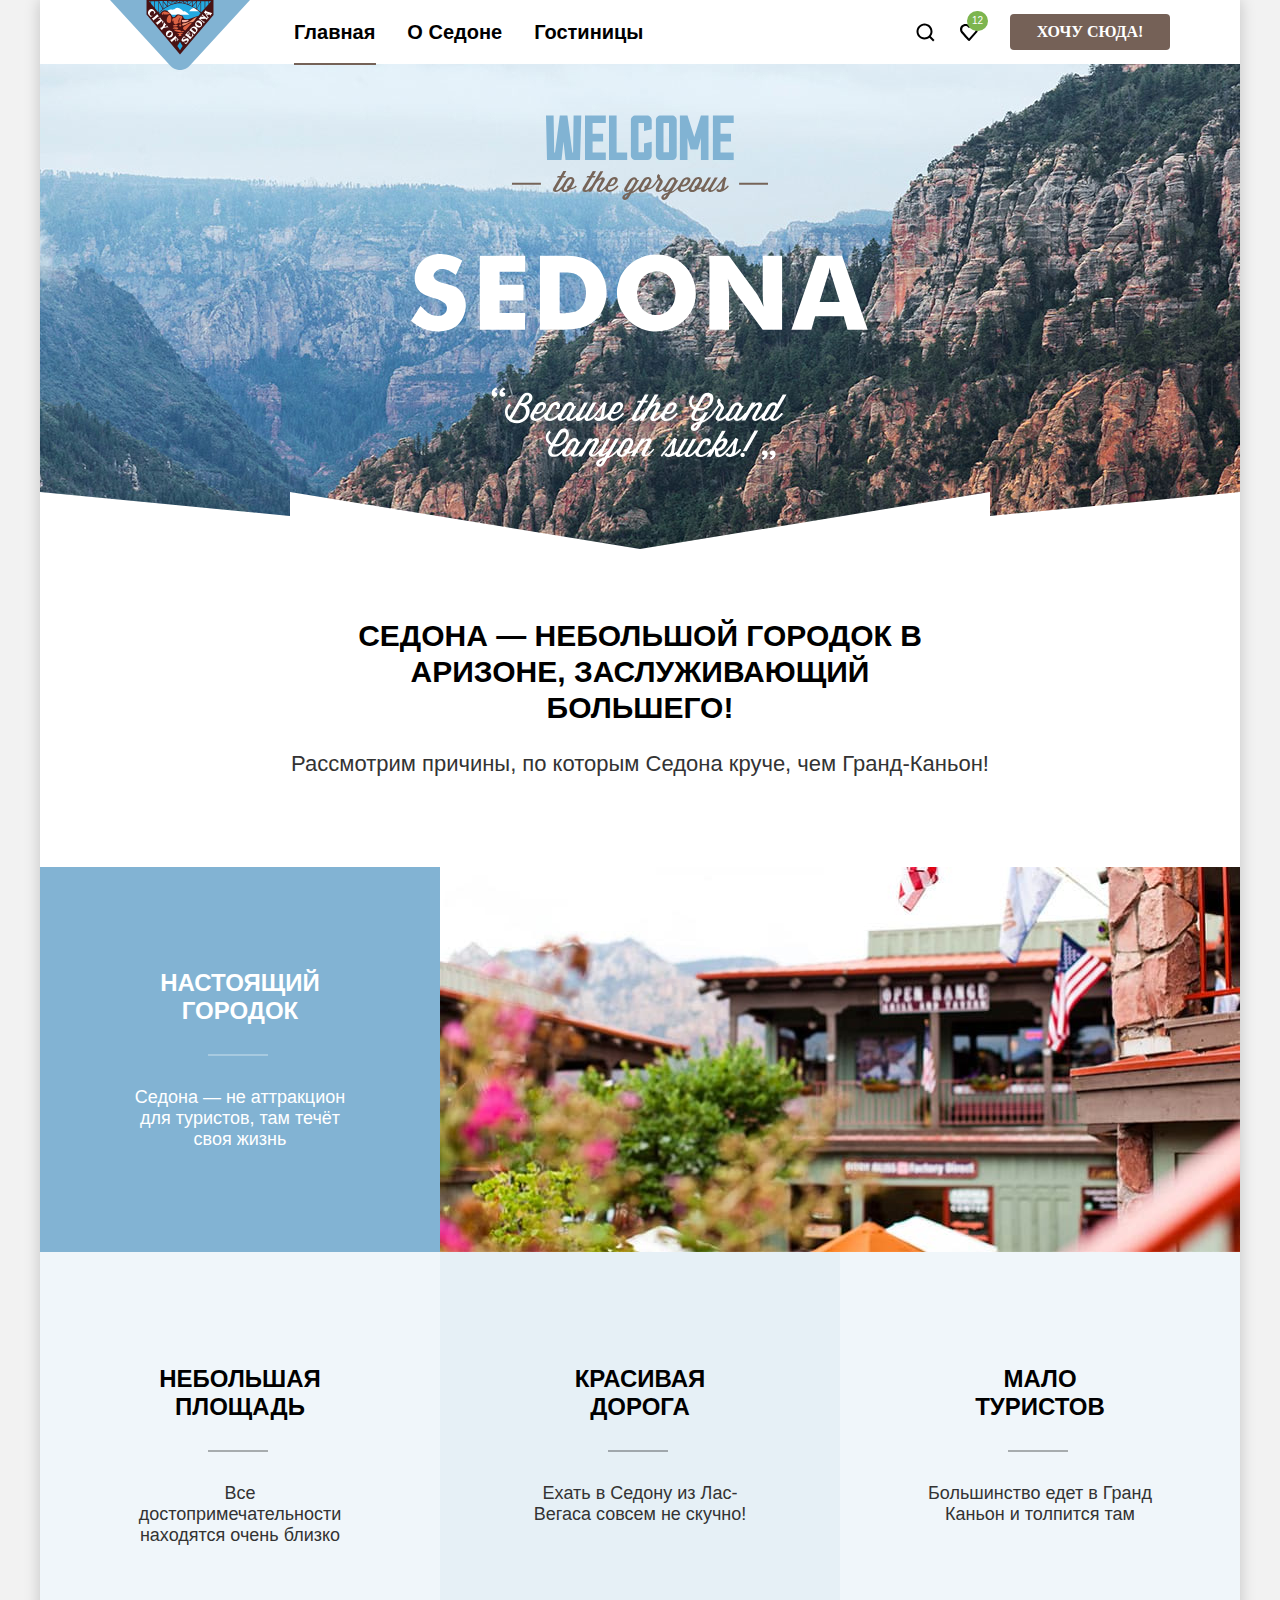
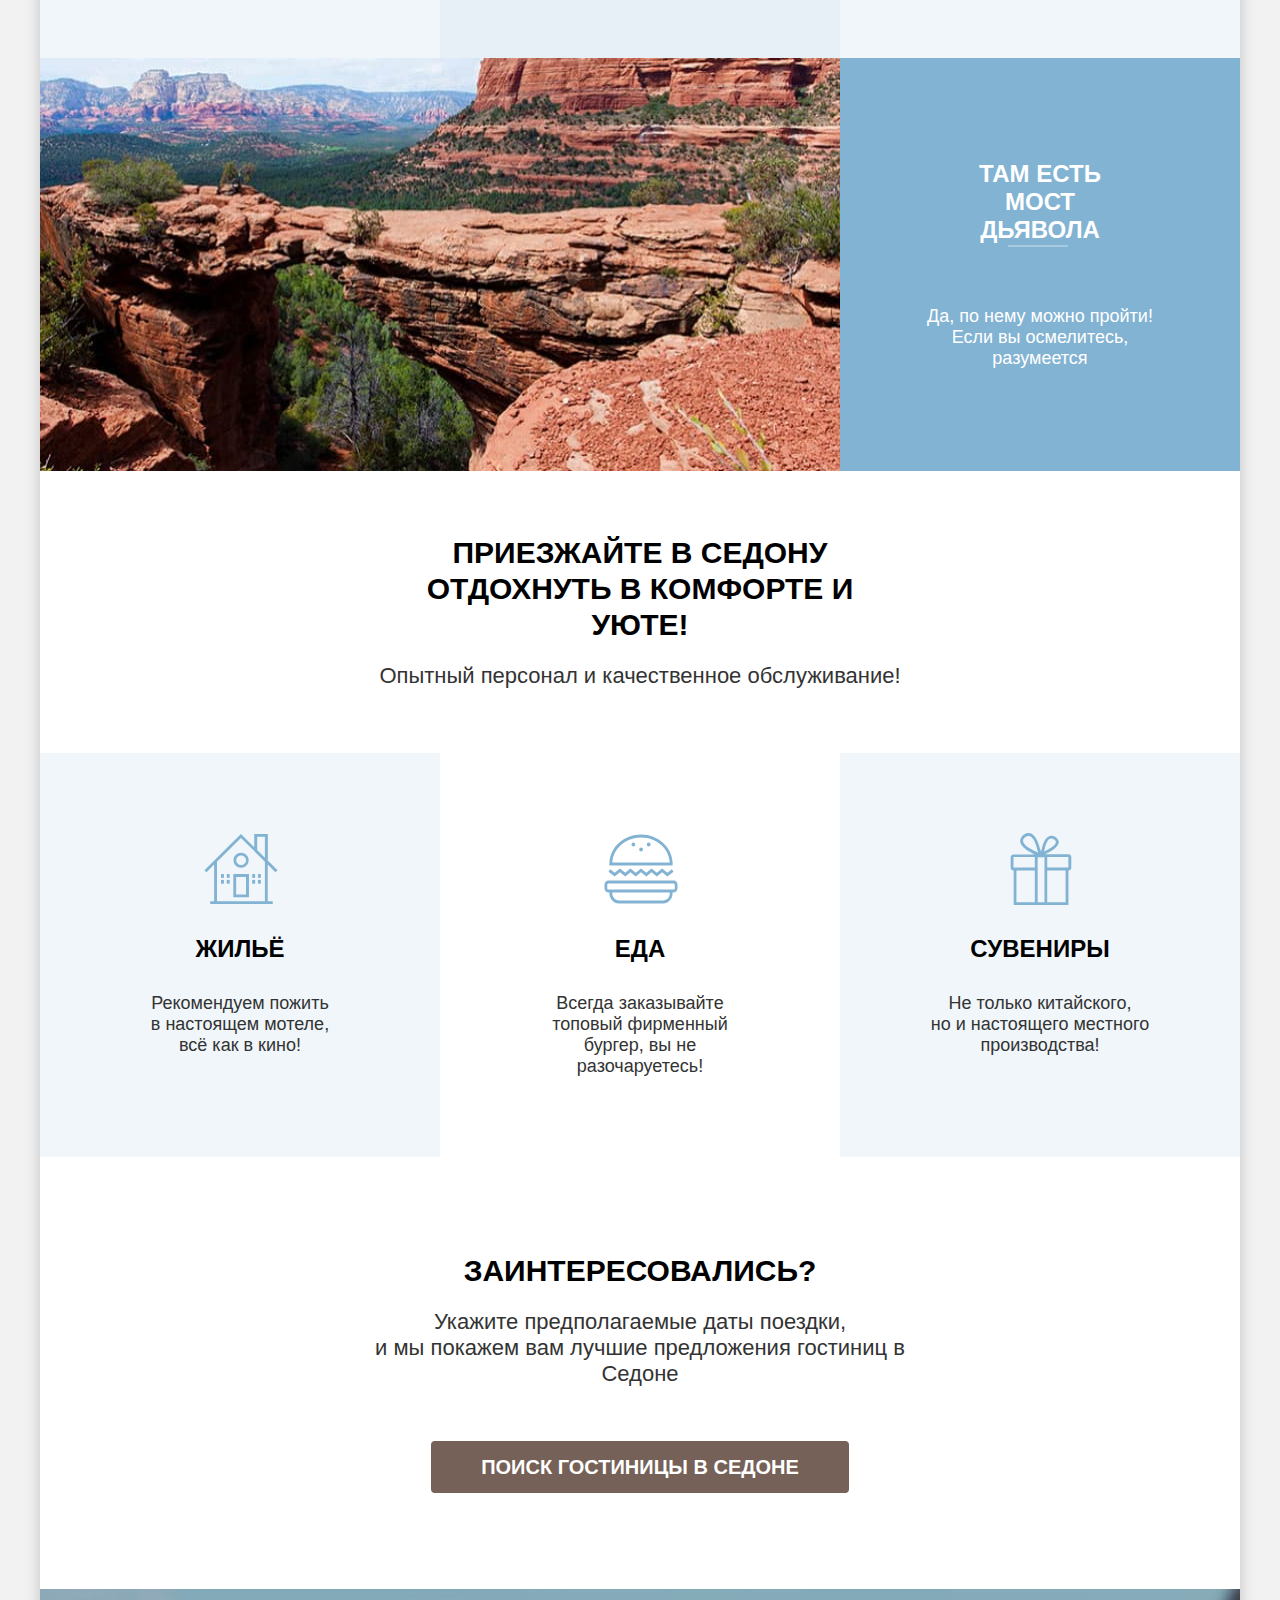
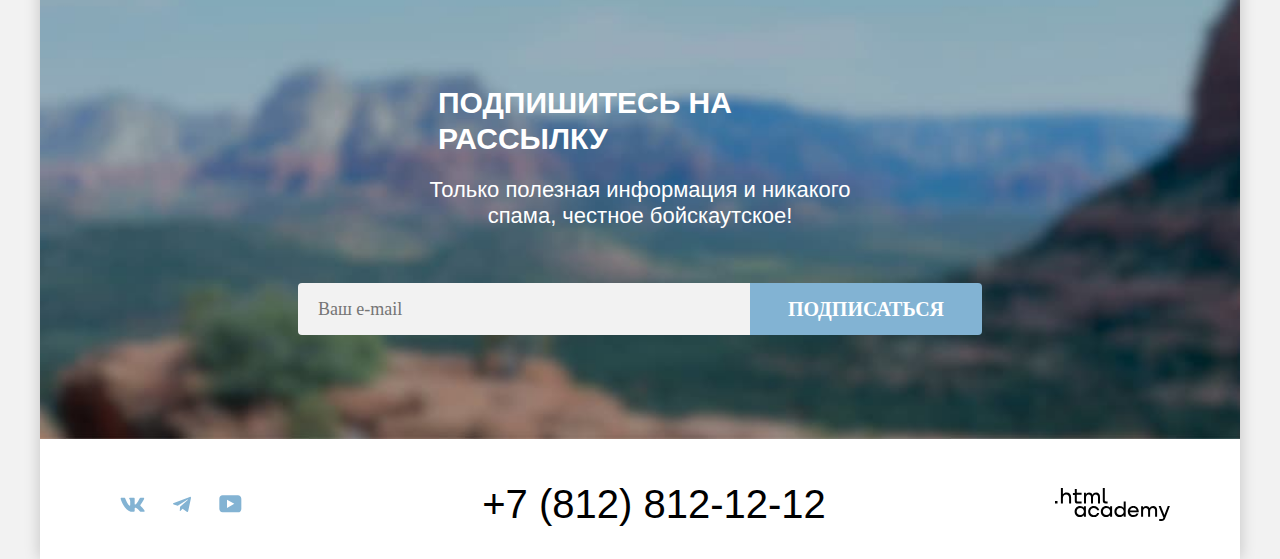
==== commit 61271109: "edit" ====
--- a/index.html
+++ b/index.html
@@ -132,6 +132,7 @@
         <h2 class="visually-hidden">Поиск гостиниц</h2>
         <p class="form-title">Заинтересовались?</p>
         <p class="form-description">Укажите предполагаемые даты поездки,<br> и мы покажем вам лучшие предложения гостиниц в Седоне</p>
+        <a class="form-button">Поиск гостиницы в Седоне</a>
       </section>
 
       <section class="newsletter" data-test="subscribe">
